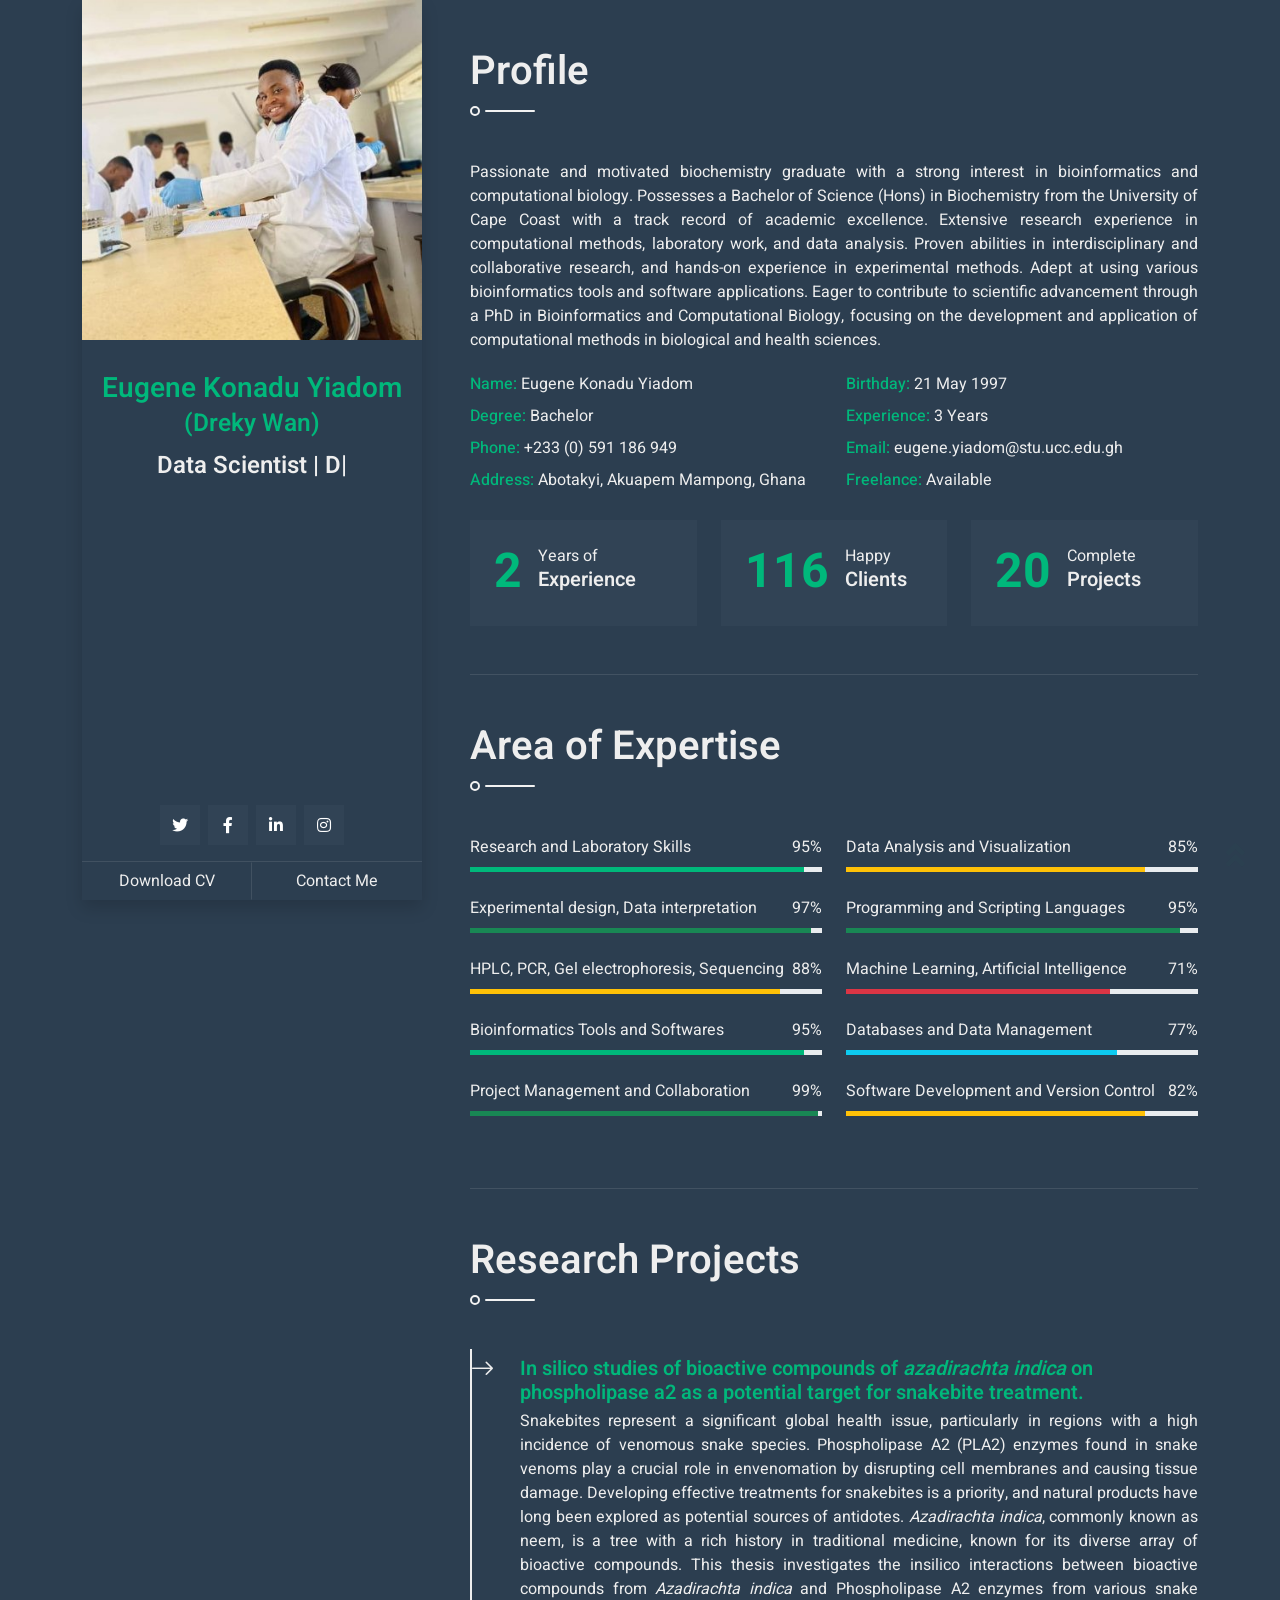
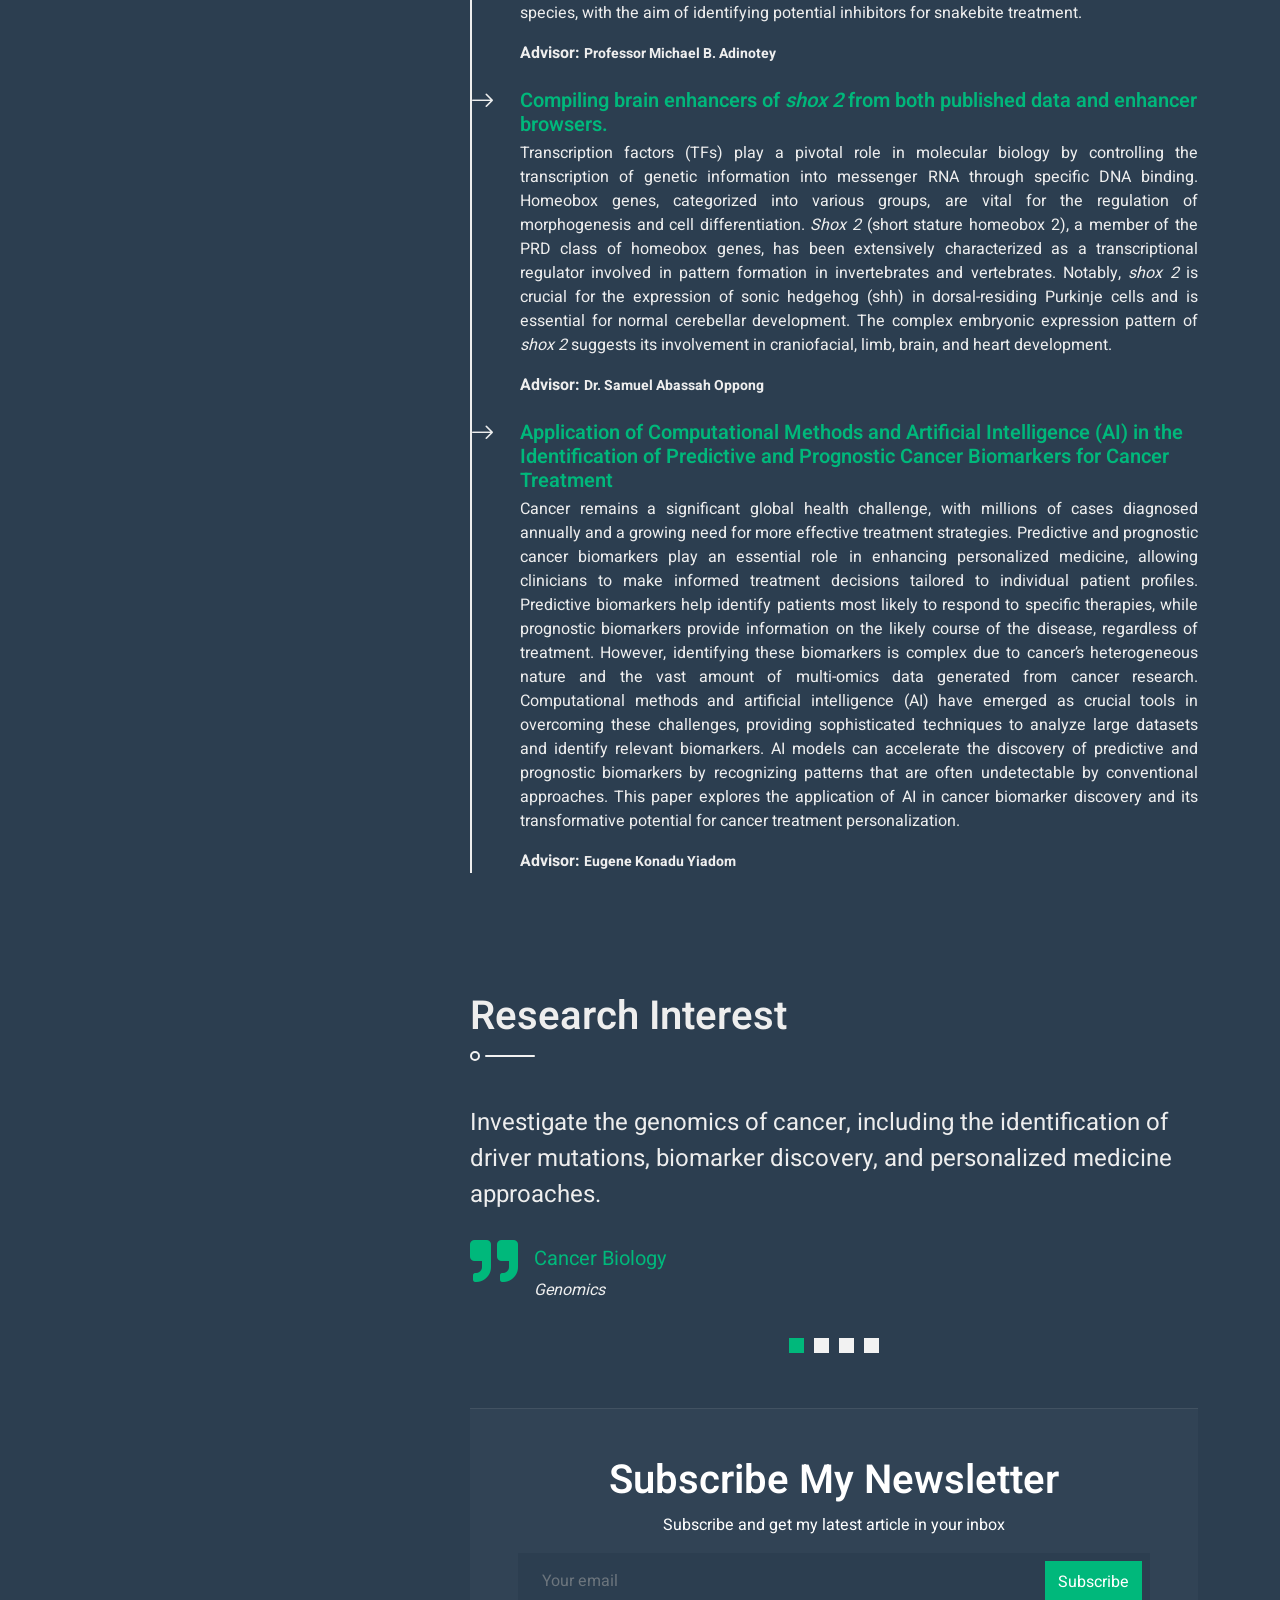
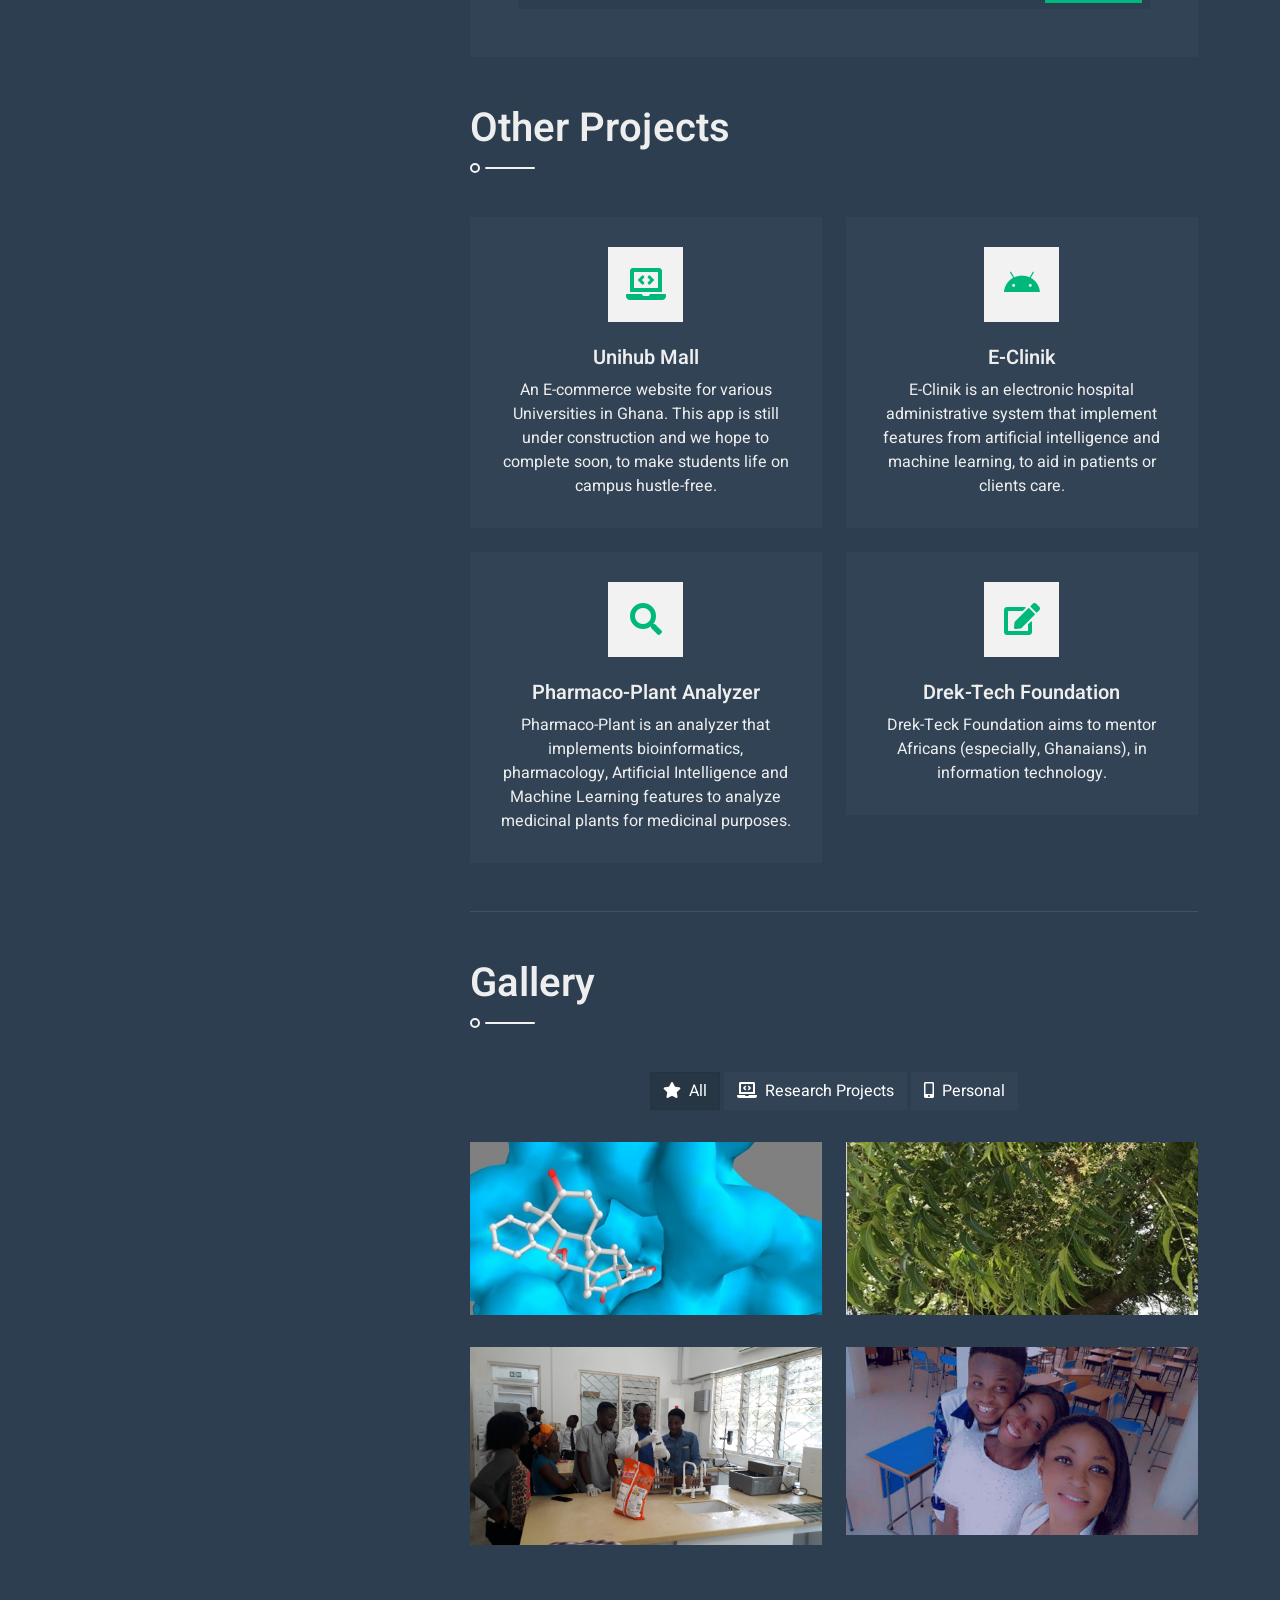
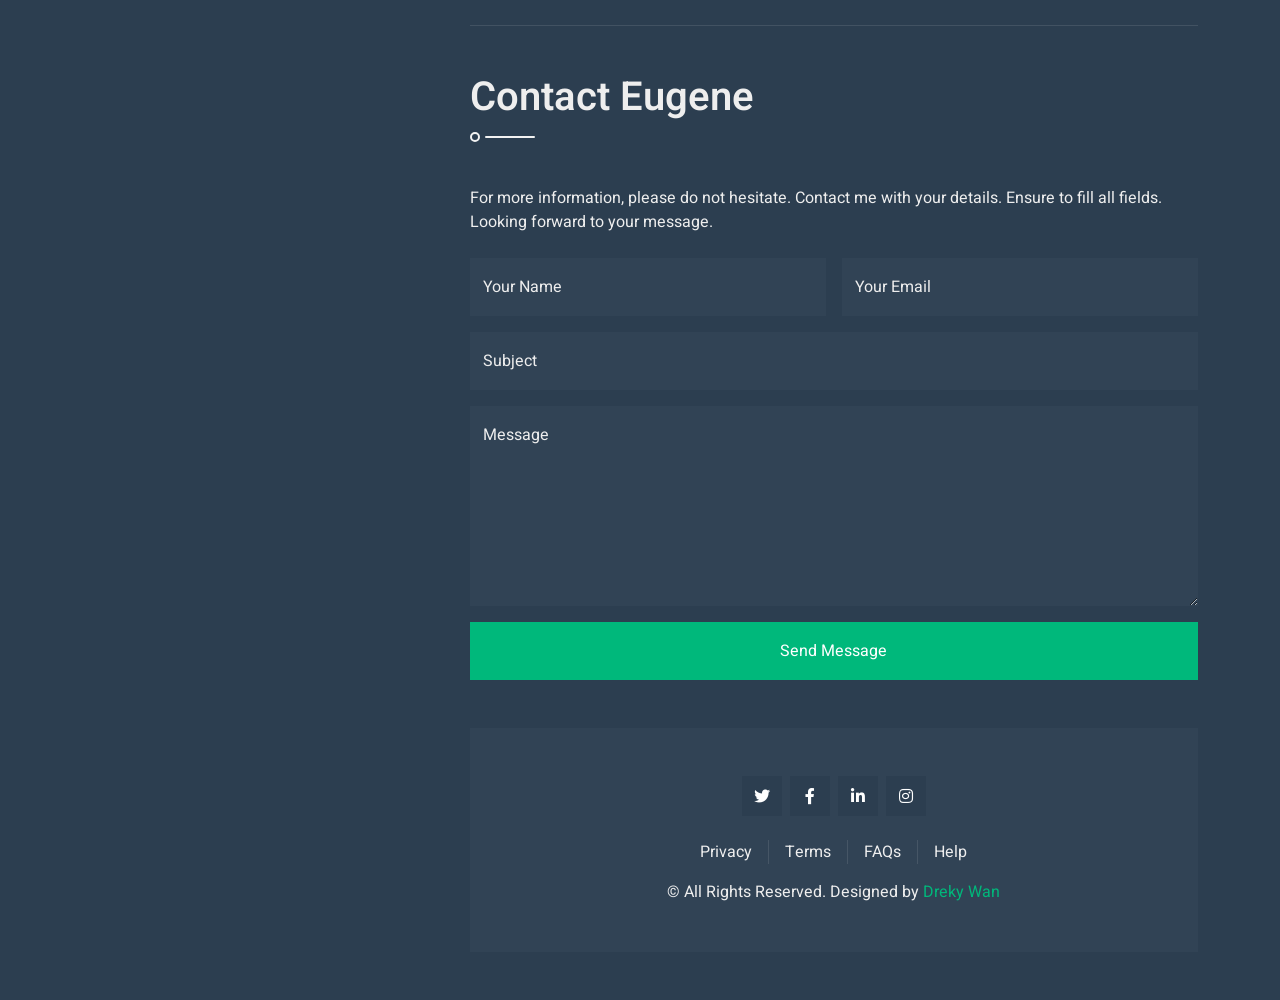
==== index.html @ 6a7ea785 "Add files via upload" ====
<!DOCTYPE html>
<html lang="en">
    <head>
        <met#aeb3b8et="utf-8">
        <title>EKY (Dreky)</title>
        <meta content="width=device-width, initial-scale=1.0" name="viewport">
        <meta name="keywords" content="dreky, wan, dreky wan, drek-tech, drek, tech, drek tech, drek-tech foundation, drek tech foundation, Eugene, Konadu, Yiadom, eugene, konadu, yiadom, Eugene Konadu, Eugene Konadu Yiadom, Github, hub, foundation">
        <meta content="dreky, wan, dreky wan, drek-tech, drek, tech, drek tech, drek-tech foundation, drek tech foundation, Eugene, Konadu, Yiadom, eugene, konadu, yiadom, Eugene Konadu, Eugene Konadu Yiadom, Github, hub, foundation" name="description">

        <!-- Favicon -->
        <link href="img/logo.jpeg" rel="icon">

        <!-- Google Web Fonts -->
        <link rel="preconnect" href="https://fonts.googleapis.com">
        <link rel="preconnect" href="https://fonts.gstatic.com" crossorigin>
        <link href="https://fonts.googleapis.com/css2?family=Heebo:wght@300;400;500;600;700&display=swap" rel="stylesheet">

        <!-- Icon Font Stylesheet -->
        <link href="https://cdnjs.cloudflare.com/ajax/libs/font-awesome/5.10.0/css/all.min.css" rel="stylesheet">
        <link href="https://cdn.jsdelivr.net/npm/bootstrap-icons@1.4.1/font/bootstrap-icons.css" rel="stylesheet">

        <!-- Libraries Stylesheet -->
        <link href="lib/owlcarousel/assets/owl.carousel.min.css" rel="stylesheet">
        <link href="lib/lightbox/css/lightbox.min.css" rel="stylesheet">
        <link href="lib/animate/animate.min.css" rel="stylesheet">

        <!-- Customized Bootstrap Stylesheet -->
        <link href="css/bootstrap.min.css" rel="stylesheet">

        <!-- Template Stylesheet -->
        <link href="css/style.css" rel="stylesheet">
    </head>

    <body>
        <!-- Spinner Start -->
        <div id="spinner" class="show bg-white position-fixed translate-middle w-100 vh-100 top-50 start-50 d-flex align-items-center justify-content-center background-color-layer" style="background-image: url('img/dw3.jpg')">
            <div class="spinner-border text-primary" style="width: 3rem; height: 3rem;" role="status">
                <span class="sr-only">Loading...</span>
            </div>
        </div>
        <!-- Spinner End -->

        <div class="container">
            <div class="row g-5">
                <div class="col-lg-4 sticky-lg-top vh-100">
                    <div class="d-flex flex-column h-100 text-center overflow-auto shadow">
                        <a target="_blank" href="eky.html"><img class="w-100 img-fluid mb-4" src="img/dreky.jpg" alt="Image"></a>
                        <h3 class="text-primary mt-2">
                            <a target="_blank" href="eky.html">Eugene Konadu Yiadom <br /><small>(Dreky Wan)</small></a>
                        </h3>
                        <div class="mb-4" style="height: 22px;">
                            <h4 class="typed-text-output d-inline-block text-light"></h4>
                            <div class="typed-text d-none">Data Scientist | Data Analyst | Web Developer (Full stack) | Research Analyst | Research Assistant</div>
                        </div>
                        <div class="d-flex justify-content-center mt-auto mb-3">
                            <a class="btn btn-secondary btn-square mx-1" href="https://twitter.com/EugeneKonaduYi1"><i class="fab fa-twitter"></i></a>
                            <a class="btn btn-secondary btn-square mx-1" href="https://www.facebook.com/eugene.konadu.14"><i class="fab fa-facebook-f"></i></a>
                            <a class="btn btn-secondary btn-square mx-1" href="https://www.linkedin.com/in/dreky"><i class="fab fa-linkedin-in"></i></a>
                            <a class="btn btn-secondary btn-square mx-1" href="https://www.instagram.com/dreky_wan"><i class="fab fa-instagram"></i></a>
                        </div>
                        <div class="d-flex align-items-end justify-content-between border-top">
                            <a href="img/Resume_or_CV.pdf" target="_blank" class="btn w-50 border-end">Download CV</a>
                            <a href="#contact" class="btn w-50 btn-scroll">Contact Me</a>
                        </div>
                    </div>
                </div>
                <div class="col-lg-8">
                    <!-- Profile Start -->
                    <section class="py-5 border-bottom wow fadeInUp" data-wow-delay="0.1s">
                        <h1 class="title pb-3 mb-5">Profile</h1>
                        <p class="text-justify" style="text-align: justify;">
                            Passionate and motivated biochemistry graduate with a
                            strong interest in bioinformatics and computational
                            biology. Possesses a Bachelor of Science (Hons) in
                            Biochemistry from the University of Cape Coast with a
                            track record of academic excellence. Extensive research
                            experience in computational methods, laboratory work, and
                            data analysis. Proven abilities in interdisciplinary and
                            collaborative research, and hands-on experience in
                            experimental methods. Adept at using various
                            bioinformatics tools and software applications. Eager to
                            contribute to scientific advancement through a PhD in
                            Bioinformatics and Computational Biology, focusing on the
                            development and application of computational methods in
                            biological and health sciences.
                        </p>
                        <div class="row mb-4">
                            <div class="col-sm-6 py-1">
                                <span class="fw-medium text-primary">Name:</span> Eugene Konadu Yiadom
                            </div>
                            <div class="col-sm-6 py-1">
                                <span class="fw-medium text-primary">Birthday:</span> 21 May 1997
                            </div>
                            <div class="col-sm-6 py-1">
                                <span class="fw-medium text-primary">Degree:</span> Bachelor
                            </div>
                            <div class="col-sm-6 py-1">
                                <span class="fw-medium text-primary">Experience:</span> 3 Years
                            </div>
                            <div class="col-sm-6 py-1">
                                <span class="fw-medium text-primary">Phone:</span> +233 (0) 591 186 949
                            </div>
                            <div class="col-sm-6 py-1">
                                <span class="fw-medium text-primary">Email:</span> eugene.yiadom@stu.ucc.edu.gh
                            </div>
                            <div class="col-sm-6 py-1">
                                <span class="fw-medium text-primary">Address:</span> Abotakyi, Akuapem Mampong, Ghana
                            </div>
                            <div class="col-sm-6 py-1">
                                <span class="fw-medium text-primary">Freelance:</span> Available
                            </div>
                        </div>
                        <div class="row g-4">
                            <div class="col-md-4 col-lg-6 col-xl-4">
                                <div class="d-flex bg-secondary p-4">
                                    <h1 class="flex-shrink-0 display-5 text-primary mb-0" data-toggle="counter-up">3</h1>
                                    <div class="ps-3">
                                        <p class="mb-0">Years of</p>
                                        <h5 class="mb-0">Experience</h5>
                                    </div>
                                </div>
                            </div>
                            <div class="col-md-4 col-lg-6 col-xl-4">
                                <div class="d-flex bg-secondary p-4">
                                    <h1 class="flex-shrink-0 display-5 text-primary mb-0" data-toggle="counter-up">141</h1>
                                    <div class="ps-3">
                                        <p class="mb-0">Happy</p>
                                        <h5 class="mb-0">Clients</h5>
                                    </div>
                                </div>
                            </div>
                            <div class="col-md-4 col-lg-6 col-xl-4">
                                <div class="d-flex bg-secondary p-4">
                                    <h1 class="flex-shrink-0 display-5 text-primary mb-0" data-toggle="counter-up">24</h1>
                                    <div class="ps-3">
                                        <p class="mb-0">Complete</p>
                                        <h5 class="mb-0">Projects</h5>
                                    </div>
                                </div>
                            </div>
                        </div>
                    </section>
                    <!-- Profile End -->

                    <!-- Skills Start -->
                    <section class="py-5 border-bottom wow fadeInUp" data-wow-delay="0.1s">
                        <h1 class="title pb-3 mb-5">Area of Expertise</h1>
                        <div class="row">
                            <div class="col-sm-6">
                                <div class="skill mb-4">
                                    <div class="d-flex justify-content-between">
                                        <p class="mb-2">Research and Laboratory Skills</p>
                                        <p class="mb-2">95%</p>
                                    </div>
                                    <div class="progress">
                                        <div class="progress-bar bg-primary" role="progressbar" aria-valuenow="95" aria-valuemin="0" aria-valuemax="100"></div>
                                    </div>
                                </div>
                                <div class="skill mb-4">
                                    <div class="d-flex justify-content-between">
                                        <p class="mb-2">Experimental design, Data interpretation</p>
                                        <p class="mb-2">97%</p>
                                    </div>
                                    <div class="progress">
                                        <div class="progress-bar bg-success" role="progressbar" aria-valuenow="97" aria-valuemin="0" aria-valuemax="100"></div>
                                    </div>
                                </div>
                                <div class="skill mb-4">
                                    <div class="d-flex justify-content-between">
                                        <p class="mb-2">HPLC, PCR, Gel electrophoresis, Sequencing</p>
                                        <p class="mb-2">88%</p>
                                    </div>
                                    <div class="progress">
                                        <div class="progress-bar bg-warning" role="progressbar" aria-valuenow="88" aria-valuemin="0" aria-valuemax="100"></div>
                                    </div>
                                </div>
                                <div class="skill mb-4">
                                    <div class="d-flex justify-content-between">
                                        <p class="mb-2">Bioinformatics Tools and Softwares</p>
                                        <p class="mb-2">95%</p>
                                    </div>
                                    <div class="progress">
                                        <div class="progress-bar bg-primary" role="progressbar" aria-valuenow="95" aria-valuemin="0" aria-valuemax="100"></div>
                                    </div>
                                </div>
                                <div class="skill mb-4">
                                    <div class="d-flex justify-content-between">
                                        <p class="mb-2">Project Management and Collaboration</p>
                                        <p class="mb-2">99%</p>
                                    </div>
                                    <div class="progress">
                                        <div class="progress-bar bg-success" role="progressbar" aria-valuenow="99" aria-valuemin="0" aria-valuemax="100"></div>
                                    </div>
                                </div>
                            </div>
                            <div class="col-sm-6">
                                <div class="skill mb-4">
                                    <div class="d-flex justify-content-between">
                                        <p class="mb-2">Data Analysis and Visualization</p>
                                        <p class="mb-2">85%</p>
                                    </div>
                                    <div class="progress">
                                        <div class="progress-bar bg-warning" role="progressbar" aria-valuenow="85" aria-valuemin="0" aria-valuemax="100"></div>
                                    </div>
                                </div>
                                <div class="skill mb-4">
                                    <div class="d-flex justify-content-between">
                                        <p class="mb-2">Programming and Scripting Languages</p>
                                        <p class="mb-2">95%</p>
                                    </div>
                                    <div class="progress">
                                        <div class="progress-bar bg-success" role="progressbar" aria-valuenow="95" aria-valuemin="0" aria-valuemax="100"></div>
                                    </div>
                                </div>
                                <div class="skill mb-4">
                                    <div class="d-flex justify-content-between">
                                        <p class="mb-2">Machine Learning, Artificial Intelligence</p>
                                        <p class="mb-2">71%</p>
                                    </div>
                                    <div class="progress">
                                        <div class="progress-bar bg-danger" role="progressbar" aria-valuenow="75" aria-valuemin="0" aria-valuemax="100"></div>
                                    </div>
                                </div>
                                <div class="skill mb-4">
                                    <div class="d-flex justify-content-between">
                                        <p class="mb-2">Databases and Data Management</p>
                                        <p class="mb-2">77%</p>
                                    </div>
                                    <div class="progress">
                                        <div class="progress-bar bg-info" role="progressbar" aria-valuenow="77" aria-valuemin="0" aria-valuemax="100"></div>
                                    </div>
                                </div>
                                <div class="skill mb-4">
                                    <div class="d-flex justify-content-between">
                                        <p class="mb-2">Software Development and Version Control</p>
                                        <p class="mb-2">82%</p>
                                    </div>
                                    <div class="progress">
                                        <div class="progress-bar bg-warning" role="progressbar" aria-valuenow="85" aria-valuemin="0" aria-valuemax="100"></div>
                                    </div>
                                </div>
                            </div>
                        </div>
                    </section>
                    <!-- Skills End -->

                    <!-- Research Experience Start -->
                    <section class="py-5 wow fadeInUp" data-wow-delay="0.1s">
                        <h1 class="title pb-3 mb-5">Research Projects</h1>
                        <div class="border-start border-2 border-light pt-2 ps-5">
                            <div class="position-relative mb-4">
                                <span class="bi bi-arrow-right fs-4 text-light position-absolute" style="top: -5px; left: -50px;"></span>
                                <h5 class="mb-1"><a target="_blank" href="in_silico.html">In silico studies of bioactive compounds of <i>azadirachta indica</i> 
                                    on phospholipase a2 as a potential target for snakebite treatment.</a></h5>
                                <p class="text-justify" style="text-align: justify;">Snakebites represent a significant global health issue,
                                    particularly in regions with a high incidence of
                                    venomous snake species. Phospholipase A2 (PLA2) enzymes
                                    found in snake venoms play a crucial role in
                                    envenomation by disrupting cell membranes and causing
                                    tissue damage. Developing effective treatments for
                                    snakebites is a priority, and natural products have long
                                    been explored as potential sources of antidotes.
                                    <i>Azadirachta indica</i>, commonly known as neem, is a tree
                                    with a rich history in traditional medicine, known for
                                    its diverse array of bioactive compounds. This thesis
                                    investigates the insilico interactions between bioactive
                                    compounds from <i>Azadirachta indica</i> and Phospholipase A2
                                    enzymes from various snake species, with the aim of
                                    identifying potential inhibitors for snakebite
                                    treatment.
                                </p>
                                <p class="mb-2"><b>Advisor: <small>Professor Michael B. Adinotey</small></b></p>
                            </div>
                            <div class="position-relative mb-4">
                                <span class="bi bi-arrow-right fs-4 text-light position-absolute" style="top: -5px; left: -50px;"></span>
                                <h5 class="mb-1"><a target="_blank" href="#">Compiling brain enhancers of <i>shox 2</i> from both published data and enhancer browsers.</a></h5>
                                <p class="text-justify" style="text-align: justify;">Transcription factors (TFs) play a pivotal role in
                                    molecular biology by controlling the transcription of
                                    genetic information into messenger RNA through specific
                                    DNA binding. Homeobox genes, categorized into various
                                    groups, are vital for the regulation of morphogenesis
                                    and cell differentiation. <i>Shox 2</i> (short stature homeobox
                                    2), a member of the PRD class of homeobox genes, has
                                    been extensively characterized as a transcriptional
                                    regulator involved in pattern formation in invertebrates
                                    and vertebrates. Notably, <i>shox 2</i> is crucial for the
                                    expression of sonic hedgehog (shh) in dorsal-residing
                                    Purkinje cells and is essential for normal cerebellar
                                    development. The complex embryonic expression pattern of
                                    <i>shox 2</i> suggests its involvement in craniofacial, limb,
                                    brain, and heart development.
                                </p>
                                <p class="mb-2"><b>Advisor: <small>Dr. Samuel Abassah Oppong</small></b></p>
                            </div>
                            <div class="position-relative mb-4">
                                <span class="bi bi-arrow-right fs-4 text-light position-absolute" style="top: -5px; left: -50px;"></span>
                                <h5 class="mb-1"><a target="_blank" href="#">
                                    Application of Computational Methods and Artificial Intelligence (AI) 
                                    in the Identification of Predictive and Prognostic Cancer Biomarkers 
                                    for Cancer Treatment
                                </a></h5>
                                <p class="text-justify" style="text-align: justify;">
                                    Cancer remains a significant global health challenge, 
                                    with millions of cases diagnosed annually and a growing 
                                    need for more effective treatment strategies. Predictive 
                                    and prognostic cancer biomarkers play an essential role 
                                    in enhancing personalized medicine, allowing clinicians 
                                    to make informed treatment decisions tailored to individual 
                                    patient profiles. Predictive biomarkers help identify patients 
                                    most likely to respond to specific therapies, while prognostic 
                                    biomarkers provide information on the likely course of the disease, 
                                    regardless of treatment. However, identifying 
                                    these biomarkers is complex due to cancer’s heterogeneous nature and 
                                    the vast amount of multi-omics data generated from cancer research.
                                    Computational methods and artificial intelligence (AI) have emerged 
                                    as crucial tools in overcoming these challenges, providing sophisticated
                                    techniques to analyze large datasets and identify relevant biomarkers. AI models can accelerate the discovery of predictive 
                                    and prognostic biomarkers by recognizing patterns that are often undetectable 
                                    by conventional approaches. This paper explores the 
                                    application of AI in cancer biomarker discovery and its transformative 
                                    potential for cancer treatment personalization.
                                </p>    
                                <p class="mb-2"><b>Advisor: <small>Eugene Konadu Yiadom</small></b></p>
                            </div>
                        </div>
                    </section>
                    <!-- Research Experience End -->

                    <!-- Research Interest Start -->
                    <section class="py-5 border-bottom wow fadeInUp" data-wow-delay="0.1s">
                        <h1 class="title pb-3 mb-5">Research Interest</h1>
                        <div class="owl-carousel testimonial-carousel">
                            <div class="text-left">
                                <p class="fs-4 mb-4">
                                    Investigate the genomics of cancer, including 
                                    the identification of driver mutations, biomarker 
                                    discovery, and personalized medicine approaches.
                                </p>
                                <div class="d-flex align-items-center">
                                    <i class="fa fa-3x fa-quote-right text-primary mb-4"></i>
                                    <div class="ps-3">
                                        <p class="text-primary fs-5 mb-1">Cancer Biology</p>
                                        <i>Genomics</i>
                                    </div>
                                </div>
                            </div>
                            <div class="text-left">
                                <p class="fs-4 mb-4">
                                    In vitro and in silico studies of natural products as potential 
                                    targets of Hepatitis C virus and Hepatitis B virus to minimize 
                                    cirrhosis and liver cancer and promote liver health.
                                </p>
                                <div class="d-flex align-items-center">
                                    <i class="fa fa-3x fa-quote-right text-primary mb-4"></i>
                                    <div class="ps-3">
                                        <p class="text-primary fs-5 mb-1">Biomedical Informatics</p>
                                        <i>Bioinformatics</i>
                                    </div>
                                </div>
                            </div>
                            <div class="text-left">
                                <p class="fs-4 mb-4">
                                    Advancements in Diabetes Care, harnessing interdisciplinary 
                                    synergy between Gene therapy, bioinformatics, and 
                                    precision molecular interventions.
                                </p>
                                <div class="d-flex align-items-center">
                                    <i class="fa fa-3x fa-quote-right text-primary mb-4"></i>
                                    <div class="ps-3">
                                        <p class="text-primary fs-5 mb-1">Computational Biology<p>
                                        <i>Bioinformatics</i>
                                    </div>
                                </div>
                            </div>
                            <div class="text-left">
                                <p class="fs-4 mb-4">
                                    Structural-based virtual screening to identify potential 
                                    inhibitors of sars-cov-2 main proteases 
                                    (m-pro or 3-chymotrypsin-like and papain-like) 
                                    from both natural products and synthetic drugs.
                                </p>
                                <div class="d-flex align-items-center">
                                    <i class="fa fa-3x fa-quote-right text-primary mb-4"></i>
                                    <div class="ps-3">
                                        <p class="text-primary fs-5 mb-1">Biodata Analysis</p>
                                        <i>Pharmacology</i>
                                    </div>
                                </div>
                            </div>
                        </div>
                    </section>
                    <!-- Research Interest End -->

                    <!-- Subscribe Start -->
                    <section class="wow fadeInUp" data-wow-delay="0.1s">
                        <div class="bg-secondary text-center p-5">
                            <h1 class="text-white font-weight-bold">Subscribe My Newsletter</h1>
                            <p class="text-white">Subscribe and get my latest article in your inbox</p>
                            <div class="position-relative w-100">
                                <input id="email-input" class="form-control bg-dark border-0 w-100 py-3 ps-4 pe-5" type="email" placeholder="Your email">
                                <button id="subscribe-btn" type="button" class="btn btn-primary py-2 position-absolute top-0 end-0 mt-2 me-2">Subscribe</button>
                            </div>
                        </div>
                    </section>
                    <!-- Subscribe End -->

                    <!-- Services Start -->
                    <section class="py-5 border-bottom wow fadeInUp" data-wow-delay="0.1s">
                        <h1 class="title pb-3 mb-5">Other Projects</h1>
                        <div class="row g-4">
                            <div class="col-md-6">
                                <div class="service-item">
                                    <i class="fa fa-2x fa-laptop-code mx-auto mb-4"></i>
                                    <h5 class="mb-2">Unihub Mall</h5>
                                    <p class="mb-0">An E-commerce website for various Universities in Ghana. This app is still under construction and we hope to complete soon, to make students life on campus hustle-free.</p>
                                </div>
                            </div>
                            <div class="col-md-6">
                                <div class="service-item">
                                    <i class="fab fa-2x fa-android mx-auto mb-4"></i>
                                    <h5 class="mb-2">E-Clinik</h5>
                                    <p class="mb-0">E-Clinik is an electronic hospital administrative system that implement features from artificial intelligence and machine learning, to aid in patients or clients care.</p>
                                </div>
                            </div>
                            <div class="col-md-6">
                                <div class="service-item">
                                    <i class="fa fa-2x fa-search mx-auto mb-4"></i>
                                    <h5 class="mb-2">Pharmaco-Plant Analyzer</h5>
                                    <p class="mb-0">Pharmaco-Plant is an analyzer that implements bioinformatics, pharmacology, Artificial Intelligence and Machine Learning features to analyze medicinal plants for medicinal purposes.</p>
                                </div>
                            </div>
                            <div class="col-md-6">
                                <div class="service-item">
                                    <i class="fa fa-2x fa-edit mx-auto mb-4"></i>
                                    <h5 class="mb-2">Drek-Tech Foundation</h5>
                                    <p class="mb-0">Drek-Teck Foundation aims to mentor Africans (especially, Ghanaians), in information technology.</p>
                                </div>
                            </div>
                        </div>
                    </section>
                    <!-- Services End -->

                    <!-- Gallery Start -->
                    <section class="py-5 border-bottom wow fadeInUp" data-wow-delay="0.1s">
                        <h1 class="title pb-3 mb-5">Gallery</h1>
                        <div class="row">
                            <div class="col-12">
                                <div class="row">
                                    <div class="col-12 text-center mb-2">
                                        <ul class="list-inline mb-4" id="portfolio-flters">
                                            <li class="btn btn-secondary active"  data-filter="*"><i class="fa fa-star me-2"></i>All</li>
                                            <li class="btn btn-secondary" data-filter=".research"><i class="fa fa-laptop-code me-2"></i>Research Projects</li>
                                            <li class="btn btn-secondary" data-filter=".personal"><i class="fa fa-mobile-alt me-2"></i>Personal</li>
                                        </ul>
                                    </div>
                                </div>
                                <div class="row portfolio-container">
                                    <div class="col-md-6 mb-4 portfolio-item research">
                                        <div class="position-relative overflow-hidden mb-2">
                                            <img class="img-fluid w-100" src="img/bind_pla2.jpg" alt="">
                                            <div class="portfolio-btn d-flex align-items-center justify-content-center">
                                                <a href="img/bind_pla2.jpg" data-lightbox="portfolio">
                                                    <i class="bi bi-plus text-light"></i>
                                                </a>
                                            </div>
                                        </div>
                                    </div>
                                    <div class="col-md-6 mb-4 portfolio-item research">
                                        <div class="position-relative overflow-hidden mb-2">
                                            <img class="img-fluid w-100" src="img/neem_leaves.jpg" alt="">
                                            <div class="portfolio-btn d-flex align-items-center justify-content-center">
                                                <a href="img/neem_leaves.jpg" data-lightbox="portfolio">
                                                    <i class="bi bi-plus text-light"></i>
                                                </a>
                                            </div>
                                        </div>
                                    </div>
                                    <div class="col-md-6 mb-4 portfolio-item research">
                                        <div class="position-relative overflow-hidden mb-2">
                                            <img class="img-fluid w-100" src="img/20190926_112528.jpg" alt="">
                                            <div class="portfolio-btn d-flex align-items-center justify-content-center">
                                                <a href="img/20190926_112528.jpg" data-lightbox="portfolio">
                                                    <i class="bi bi-plus text-light"></i>
                                                </a>
                                            </div>
                                        </div>
                                    </div>
                                    <div class="col-md-6 mb-4 portfolio-item personal">
                                        <div class="position-relative overflow-hidden mb-2">
                                            <img class="img-fluid w-100" src="img/grp.jpg" alt="">
                                            <div class="portfolio-btn d-flex align-items-center justify-content-center">
                                                <a href="img/grp.jpg" data-lightbox="portfolio">
                                                    <i class="bi bi-plus text-light"></i>
                                                </a>
                                            </div>
                                        </div>
                                    </div>
                                </div>
                            </div>
                        </div>
                    </section>
                    <!-- Portfolio End -->

                    <!-- Contact Start -->
                    <section class="py-5 wow fadeInUp" data-wow-delay="0.1s" id="contact">
                        <h1 class="title pb-3 mb-5">Contact Eugene</h1>
                        <p class="mb-4">For more information, please do not hesitate. Contact me with your details. Ensure to fill all fields. Looking forward to your message.</p>
                        <form id="contact-form">
                            <div class="row g-3">
                                <div class="col-md-6">
                                    <div class="form-floating">
                                        <input type="text" class="form-control border-0 bg-secondary" id="name" placeholder="Your Name">
                                        <label for="name">Your Name</label>
                                    </div>
                                </div>
                                <div class="col-md-6">
                                    <div class="form-floating">
                                        <input type="email" class="form-control border-0 bg-secondary" id="email" placeholder="Your Email">
                                        <label for="email">Your Email</label>
                                    </div>
                                </div>
                                <div class="col-12">
                                    <div class="form-floating">
                                        <input type="text" class="form-control border-0 bg-secondary" id="subject" placeholder="Subject">
                                        <label for="subject">Subject</label>
                                    </div>
                                </div>
                                <div class="col-12">
                                    <div class="form-floating">
                                        <textarea class="form-control border-0 bg-secondary" placeholder="Leave a message here" id="message" style="height: 200px"></textarea>
                                        <label for="message">Message</label>
                                    </div>
                                </div>
                                <div class="col-12">
                                    <button class="btn btn-primary w-100 py-3" type="button" id="send-message-btn">Send Message</button>
                                </div>
                            </div>
                        </form>
                    </section>
                    <!-- Contact End -->

                    <!-- Footer Start -->
                    <section class="wow fadeIn" data-wow-delay="0.1s">
                        <div class="bg-secondary text-light text-center p-5">
                            <div class="d-flex justify-content-center mb-4">
                                <a class="btn btn-dark btn-square mx-1" href="https://twitter.com/EugeneKonaduYi1"><i class="fab fa-twitter"></i></a>
                                <a class="btn btn-dark btn-square mx-1" href="https://www.facebook.com/eugene.konadu.14"><i class="fab fa-facebook-f"></i></a>
                                <a class="btn btn-dark btn-square mx-1" href="https://www.linkedin.com/in/eugene-konadu-yiadom-11b4b5151?utm_source=share&utm_campaign=share_via&utm_content=profile&utm_medium=android_app"><i class="fab fa-linkedin-in"></i></a>
                                <a class="btn btn-dark btn-square mx-1" href="https://www.instagram.com/dreky_wan"><i class="fab fa-instagram"></i></a>
                            </div>
                            <div class="d-flex justify-content-center mb-3">
                                <a class="text-light px-3 border-end" href="#">Privacy</a>
                                <a class="text-light px-3 border-end" href="#">Terms</a>
                                <a class="text-light px-3 border-end" href="#">FAQs</a>
                                <a class="text-light px-3" href="#">Help</a>
                            </div>
							
                            <!--/*** This template is free as long as you keep the footer author’s credit link/attribution link/backlink. If you'd like to use the template without the footer author’s credit link/attribution link/backlink, you can purchase the Credit Removal License from "https://htmlcodex.com/credit-removal". Thank you for your support. ***/-->
							<p class="m-0">&copy; All Rights Reserved. Designed by <a href="https://htmlcodex.com">Dreky Wan</a></p>
                        </div>
                    </section>
                    <!-- Footer End -->
                </div>
            </div>
        </div>

        
        <!-- Back to Top -->
        <a href="#" class="back-to-top"><i class="fa fa-angle-double-up"></i></a>
        
        <script>
            document.getElementById("send-message-btn").addEventListener("click", function() {
                var name = document.getElementById("name").value;
                var email = document.getElementById("email").value;
                var subject = document.getElementById("subject").value;
                var message = document.getElementById("message").value;
                
                if(name && email && subject && message) {
                    var mailtoLink = 'mailto:drekywan@gmail.com?subject=' + encodeURIComponent(subject) +
                                    '&body=' + encodeURIComponent("Name: " + name + "\nEmail: " + email + "\n\nMessage: " + message);
                    window.location.href = mailtoLink;
                } else {
                    alert("Please fill out all fields.");
                }
            });
        </script>

        <script>
            document.getElementById("subscribe-btn").addEventListener("click", function() {
                var email = document.getElementById("email-input").value;
                if(email) {
                    // Open mailto link with dynamic email as body content
                    window.location.href = 'mailto:drekywan@gmail.com?subject=Newsletter%20Subscription&body=Please%20subscribe%20me%20to%20your%20newsletter.%20My%20email%20is%20' + encodeURIComponent(email);
                } else {
                    alert("Please enter a valid email address.");
                }
            });
        </script>

        <!-- JavaScript Libraries -->
        <script src="https://code.jquery.com/jquery-3.4.1.min.js"></script>
        <script src="https://stackpath.bootstrapcdn.com/bootstrap/4.4.1/js/bootstrap.bundle.min.js"></script>
        <script src="lib/wow/wow.min.js"></script>
        <script src="lib/typed/typed.min.js"></script>
        <script src="lib/easing/easing.min.js"></script>
        <script src="lib/waypoints/waypoints.min.js"></script>
        <script src="lib/counterup/counterup.min.js"></script>
        <script src="lib/owlcarousel/owl.carousel.min.js"></script>
        <script src="lib/isotope/isotope.pkgd.min.js"></script>
        <script src="lib/lightbox/js/lightbox.min.js"></script>

        <!-- Contact Javascript File -->
        <script src="mail/jqBootstrapValidation.min.js"></script>
        <script src="mail/contact.js"></script>

        <!-- Template Javascript -->
        <script src="js/main.js"></script>
    </body>
</html>
---- css/style.css ----
/********** Template CSS **********/
:root {
  --primary: #00b87b;
  --secondary: #314355;
  --light: #f2f2f2;
  --dark: #2c3e50;
}

#spinner {
  opacity: 0;
  visibility: hidden;
  transition: opacity 0.5s ease-out, visibility 0s linear 0.5s;
  z-index: 99999;
}

#spinner.show {
  transition: opacity 0.5s ease-out, visibility 0s linear 0s;
  visibility: visible;
  opacity: 1;
}

.background-color-layer {
  background-size: cover;
  opacity: 0.15;
  background-repeat: no-repeat;
  position: absolute;
  z-index: -1;
  top: 0;
  width: 100%;
  left: 0;
  right: 0;
  bottom: 30%;
  box-shadow: inset 0 -40px 60px 10px #58a4b4;
}

.background-color-layer {
  background-image: -webkit-linear-gradient(top, #58a4b4, #ff6975);
  background-image: -o-linear-gradient(top, #58a4b4 0, #ff6975 100%);
  background-image: linear-gradient(180deg, #58a4b4 0, #ff6975);
  background-repeat: repeat-x;
  filter: progid:DXImageTransform.Microsoft.gradient(startColorstr="#FF58A4B4",endColorstr="#FFFF6975",GradientType=0);
}

@media (max-width: 991.98px) {
  .sticky-lg-top.vh-100 {
    height: 100% !important;
  }
}

.fw-semi-bold {
  font-weight: 600;
}

.fw-medium {
  font-weight: 500;
}

.btn-square {
  width: 40px;
  height: 40px;
}

.btn-sm-square {
  width: 30px;
  height: 30px;
}

.btn-lg-square {
  width: 50px;
  height: 50px;
}

.btn-square,
.btn-sm-square,
.btn-lg-square {
  padding: 0;
  display: flex;
  align-items: center;
  justify-content: center;
}

.btn.btn-primary {
  color: #ffffff;
}

.typed-cursor {
  font-size: 25px;
  color: var(--light);
}

.back-to-top {
  position: fixed;
  display: none;
  width: 30px;
  height: 30px;
  text-align: center;
  line-height: 1;
  font-size: 30px;
  right: 30px;
  bottom: 30px;
  transition: background 0.5s;
  z-index: 11;
}

.back-to-top i {
  color: var(--primary);
}

.back-to-top i:hover {
  color: var(--dark);
}

.back-to-top {
  -webkit-animation: action 1s infinite alternate;
  animation: action 1s infinite alternate;
}

@-webkit-keyframes action {
  0% {
    transform: translateY(0);
  }

  100% {
    transform: translateY(-15px);
  }
}

@keyframes action {
  0% {
    transform: translateY(0);
  }

  100% {
    transform: translateY(-15px);
  }
}

.title {
  position: relative;
}

.title::before {
  position: absolute;
  content: "";
  width: 10px;
  height: 10px;
  bottom: -4px;
  left: 0;
  border: 2px solid var(--light);
  border-radius: 10px;
}

.title::after {
  position: absolute;
  content: "";
  width: 50px;
  height: 2px;
  bottom: 0;
  left: 15px;
  border-radius: 2px;
  background: var(--light);
}

.progress {
  height: 5px;
}

.progress .progress-bar {
  width: 0px;
  transition: 2s;
}

.service-item {
  padding: 30px;
  text-align: center;
  background: var(--secondary);
}

.service-item i {
  width: 75px;
  height: 75px;
  display: flex;
  align-items: center;
  justify-content: center;
  background: var(--light);
  color: var(--primary);
  transition: 0.5s;
}

.service-item:hover i {
  background: var(--primary);
  color: var(--light);
}

.portfolio-item .portfolio-btn {
  position: absolute;
  width: 0;
  height: 0;
  top: 50%;
  left: 50%;
  font-size: 90px;
  background: rgba(44, 62, 80, 0.9);
  opacity: 0;
  transition: 0.5s;
}

.portfolio-item:hover .portfolio-btn {
  opacity: 1;
  width: calc(100% - 60px);
  height: calc(100% - 60px);
  top: 30px;
  left: 30px;
}

.portfolio-item i {
  opacity: 0;
  transition: 0.3s;
  transition-delay: 0.3s;
}

.portfolio-item:hover i {
  opacity: 1;
}

.testimonial-carousel .owl-dots {
  margin-top: 25px;
  text-align: center;
}

.testimonial-carousel .owl-dot {
  display: inline-block;
  margin: 0 5px;
  width: 15px;
  height: 15px;
  background: var(--light);
}

.testimonial-carousel .owl-dot.active {
  background: var(--primary);
}
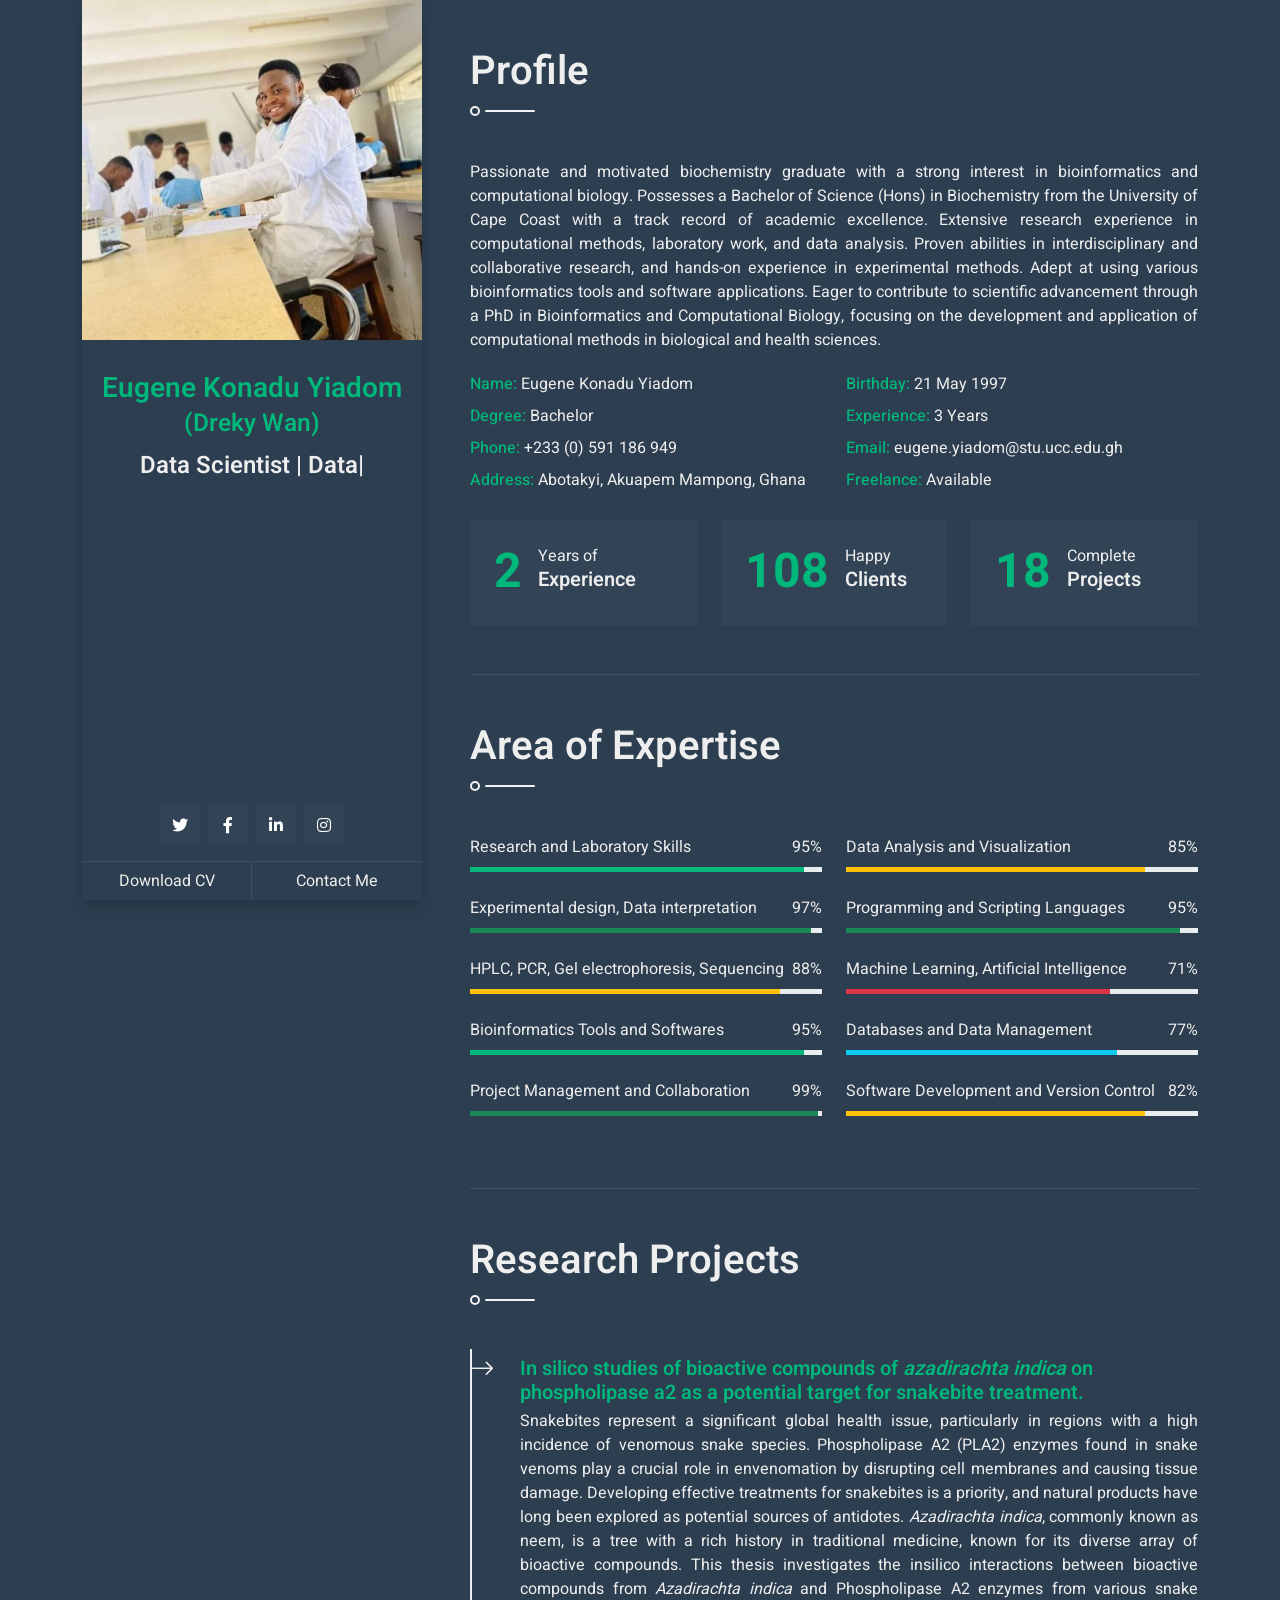
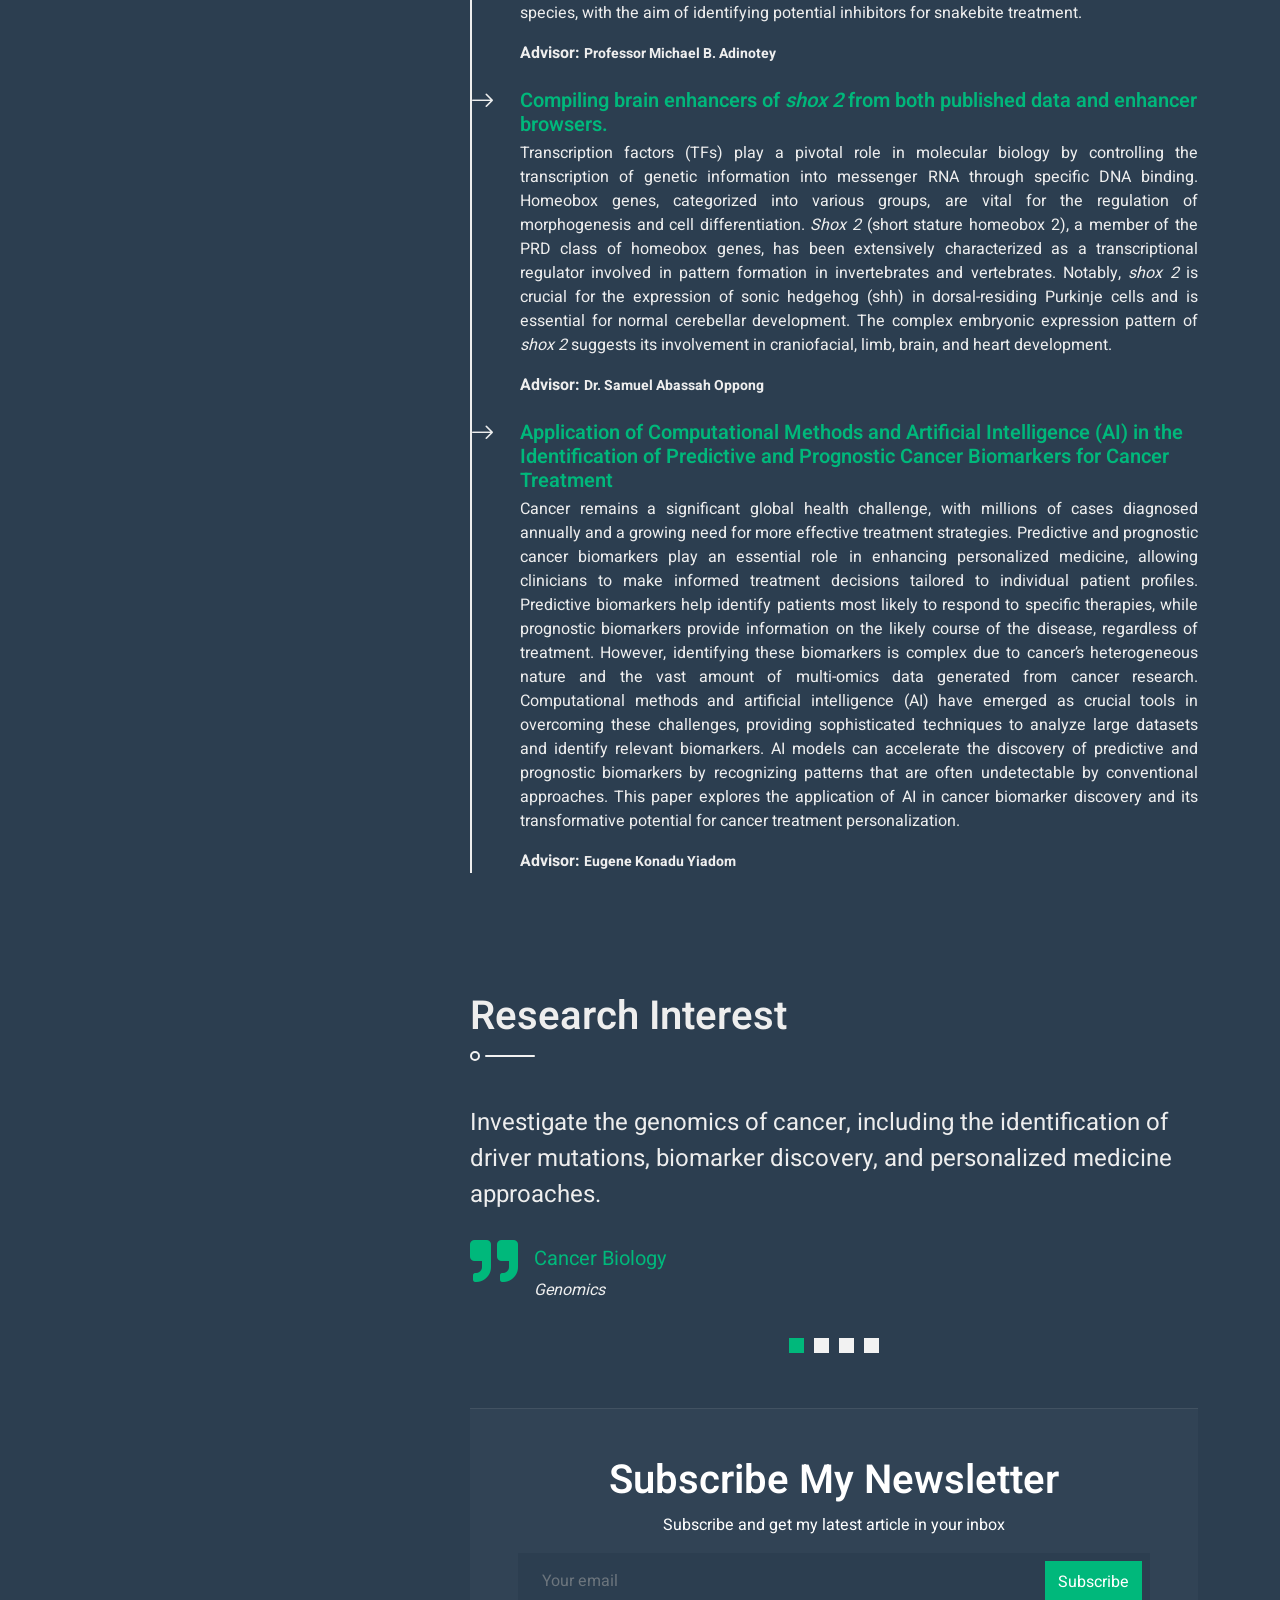
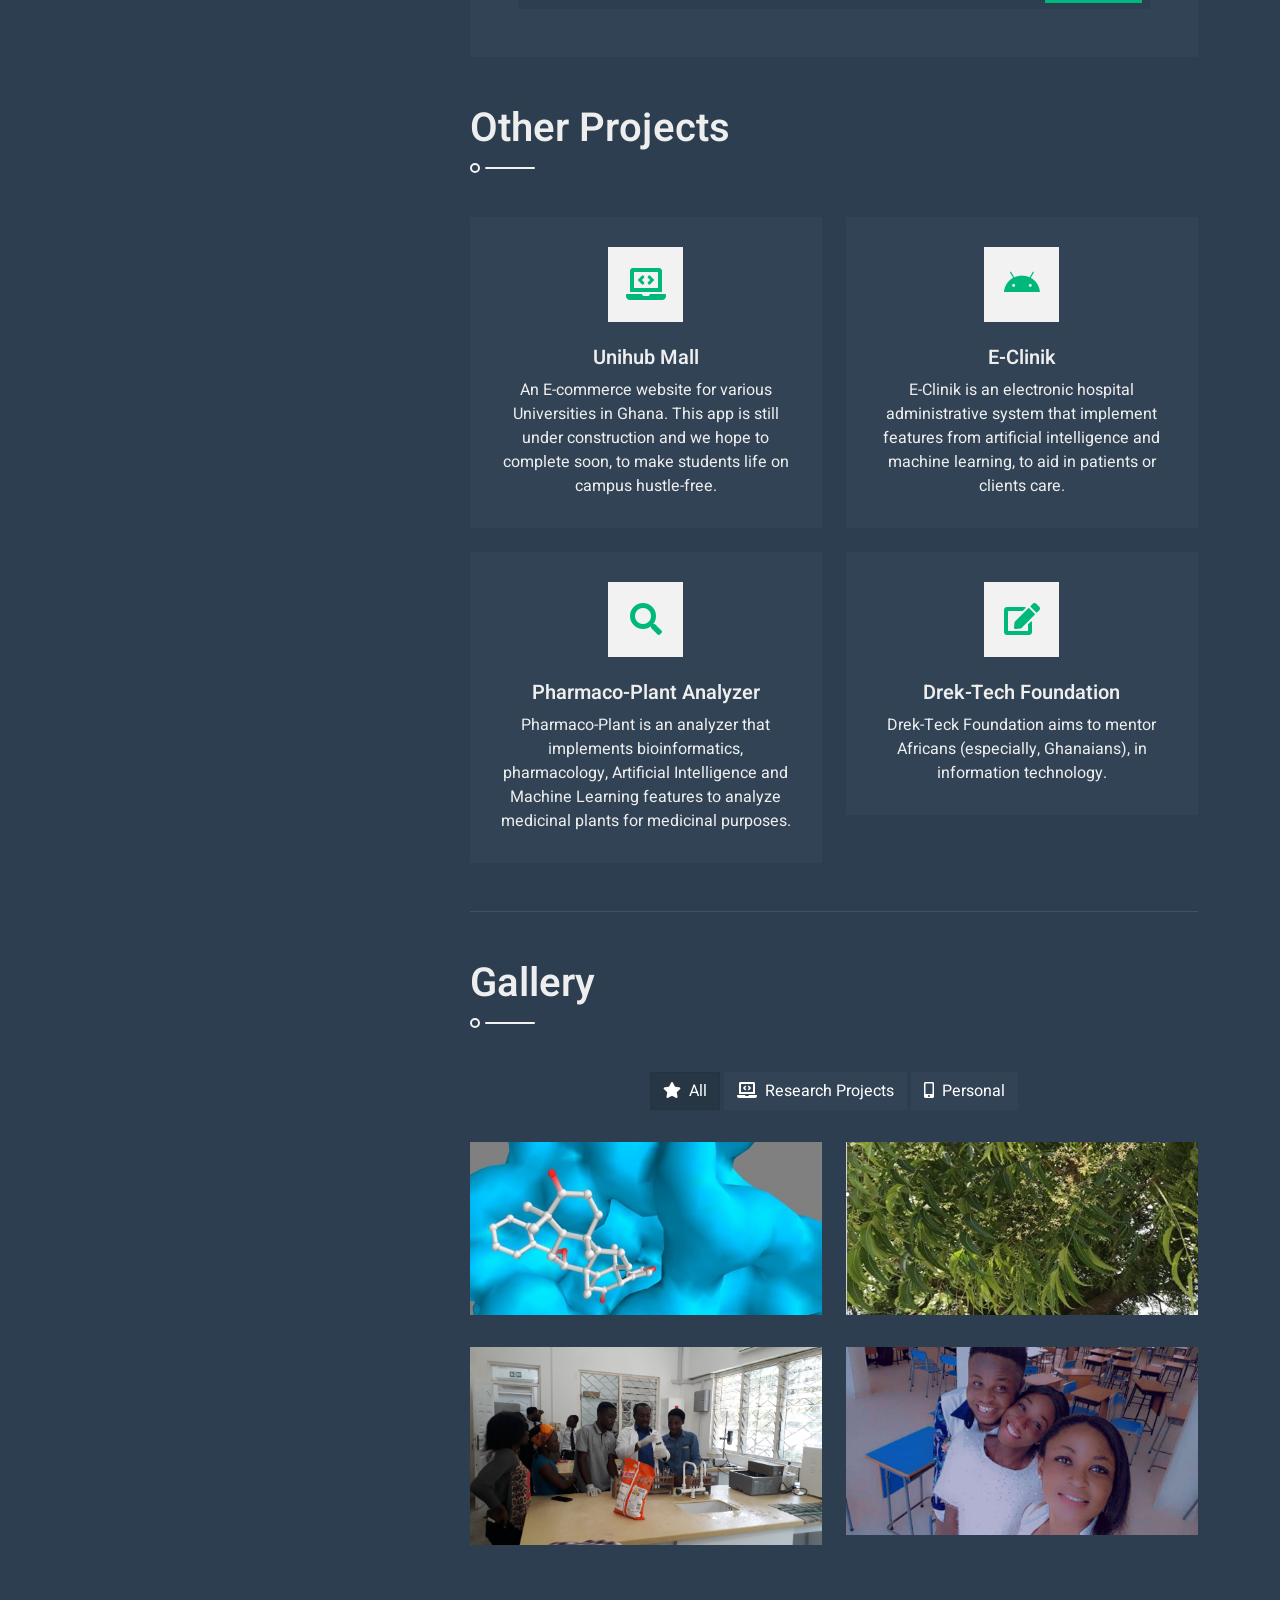
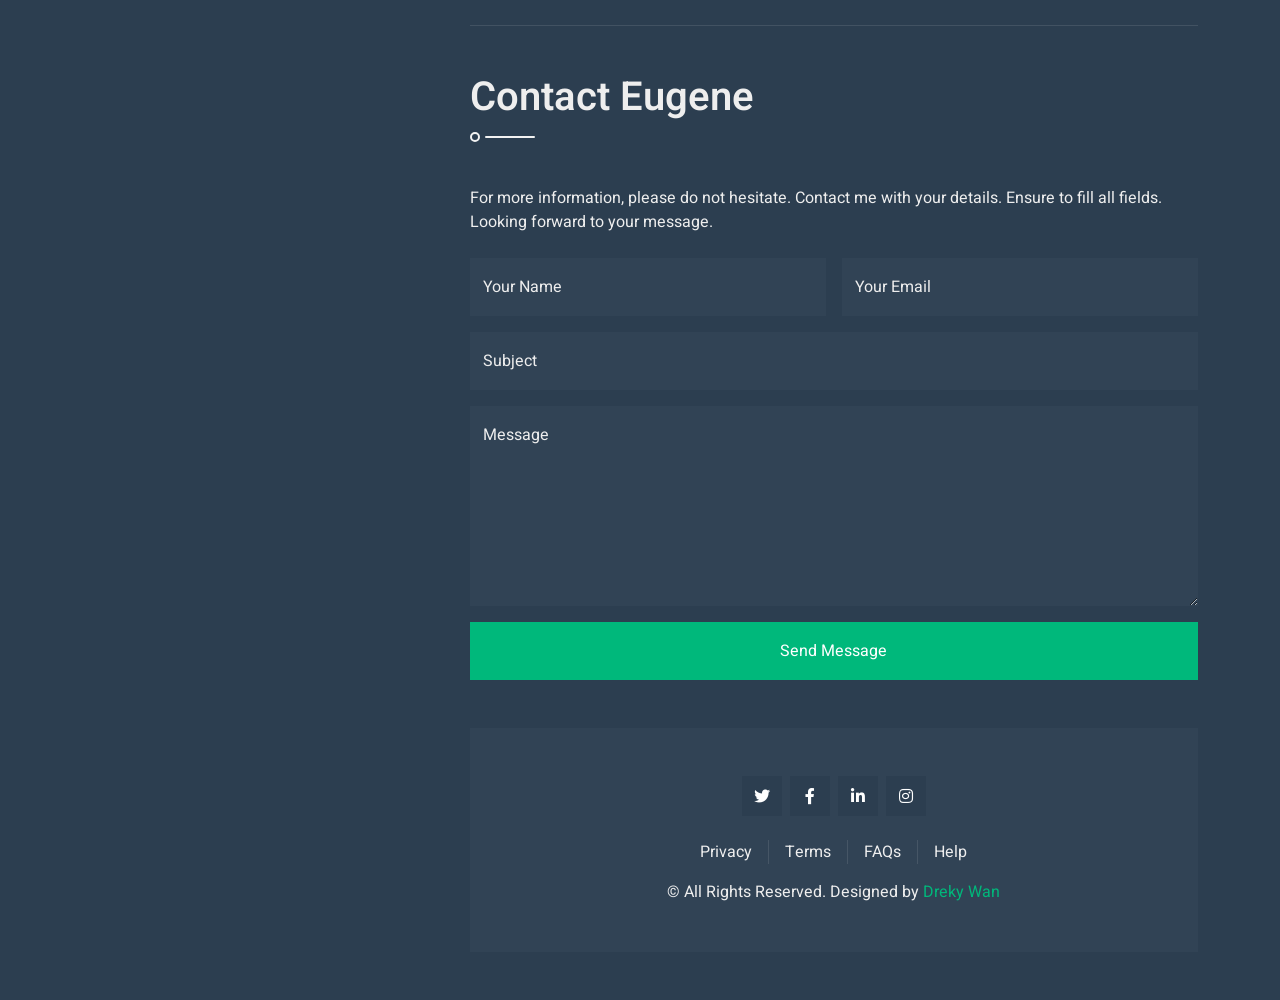
==== commit 938fde91: "Update index.html" ====
--- a/index.html
+++ b/index.html
@@ -590,7 +590,7 @@
                 var email = document.getElementById("email-input").value;
                 if(email) {
                     // Open mailto link with dynamic email as body content
-                    window.location.href = 'mailto:drekywan@gmail.com?subject=Newsletter%20Subscription&body=Please%20subscribe%20me%20to%20your%20newsletter.%20My%20email%20is%20' + encodeURIComponent(email);
+                    window.location.href = 'mailto:eugene.yiadom@stu.ucc.edu.gh?subject=Newsletter%20Subscription&body=Please%20subscribe%20me%20to%20your%20newsletter.%20My%20email%20is%20' + encodeURIComponent(email);
                 } else {
                     alert("Please enter a valid email address.");
                 }
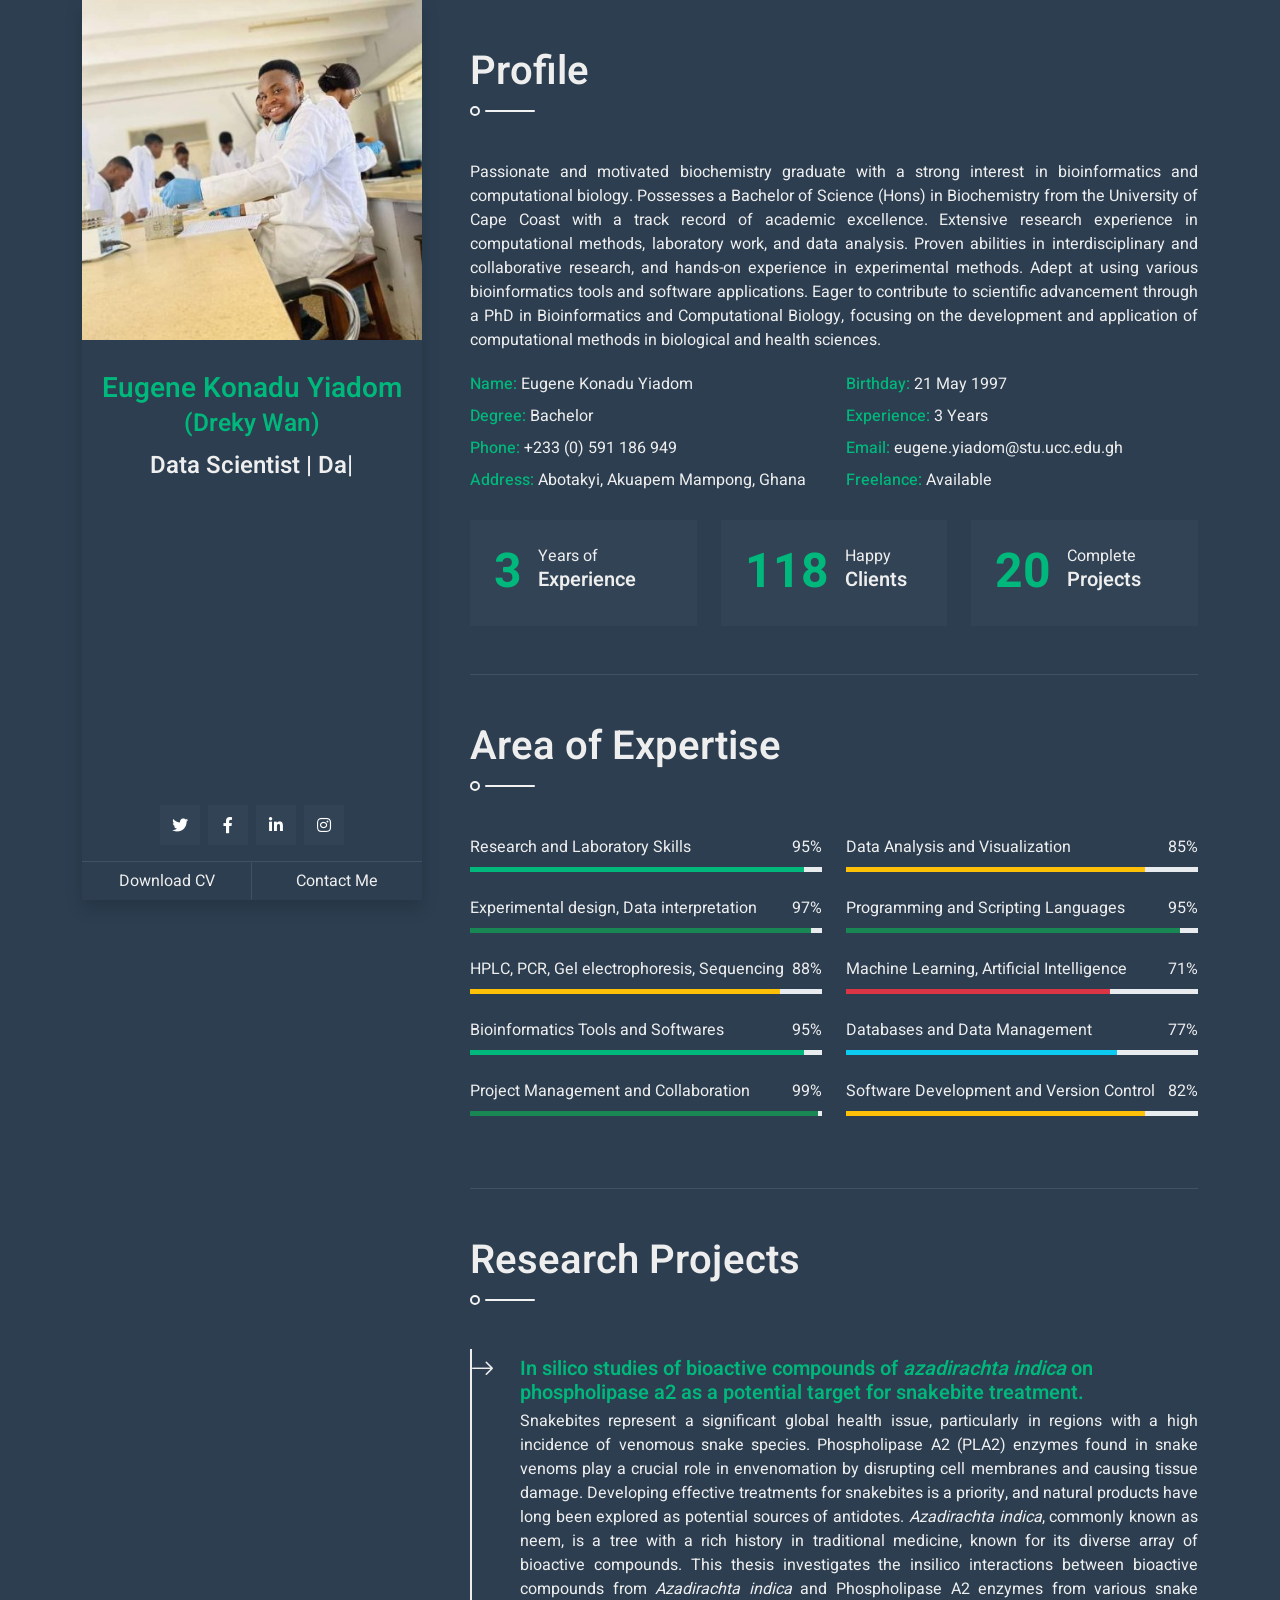
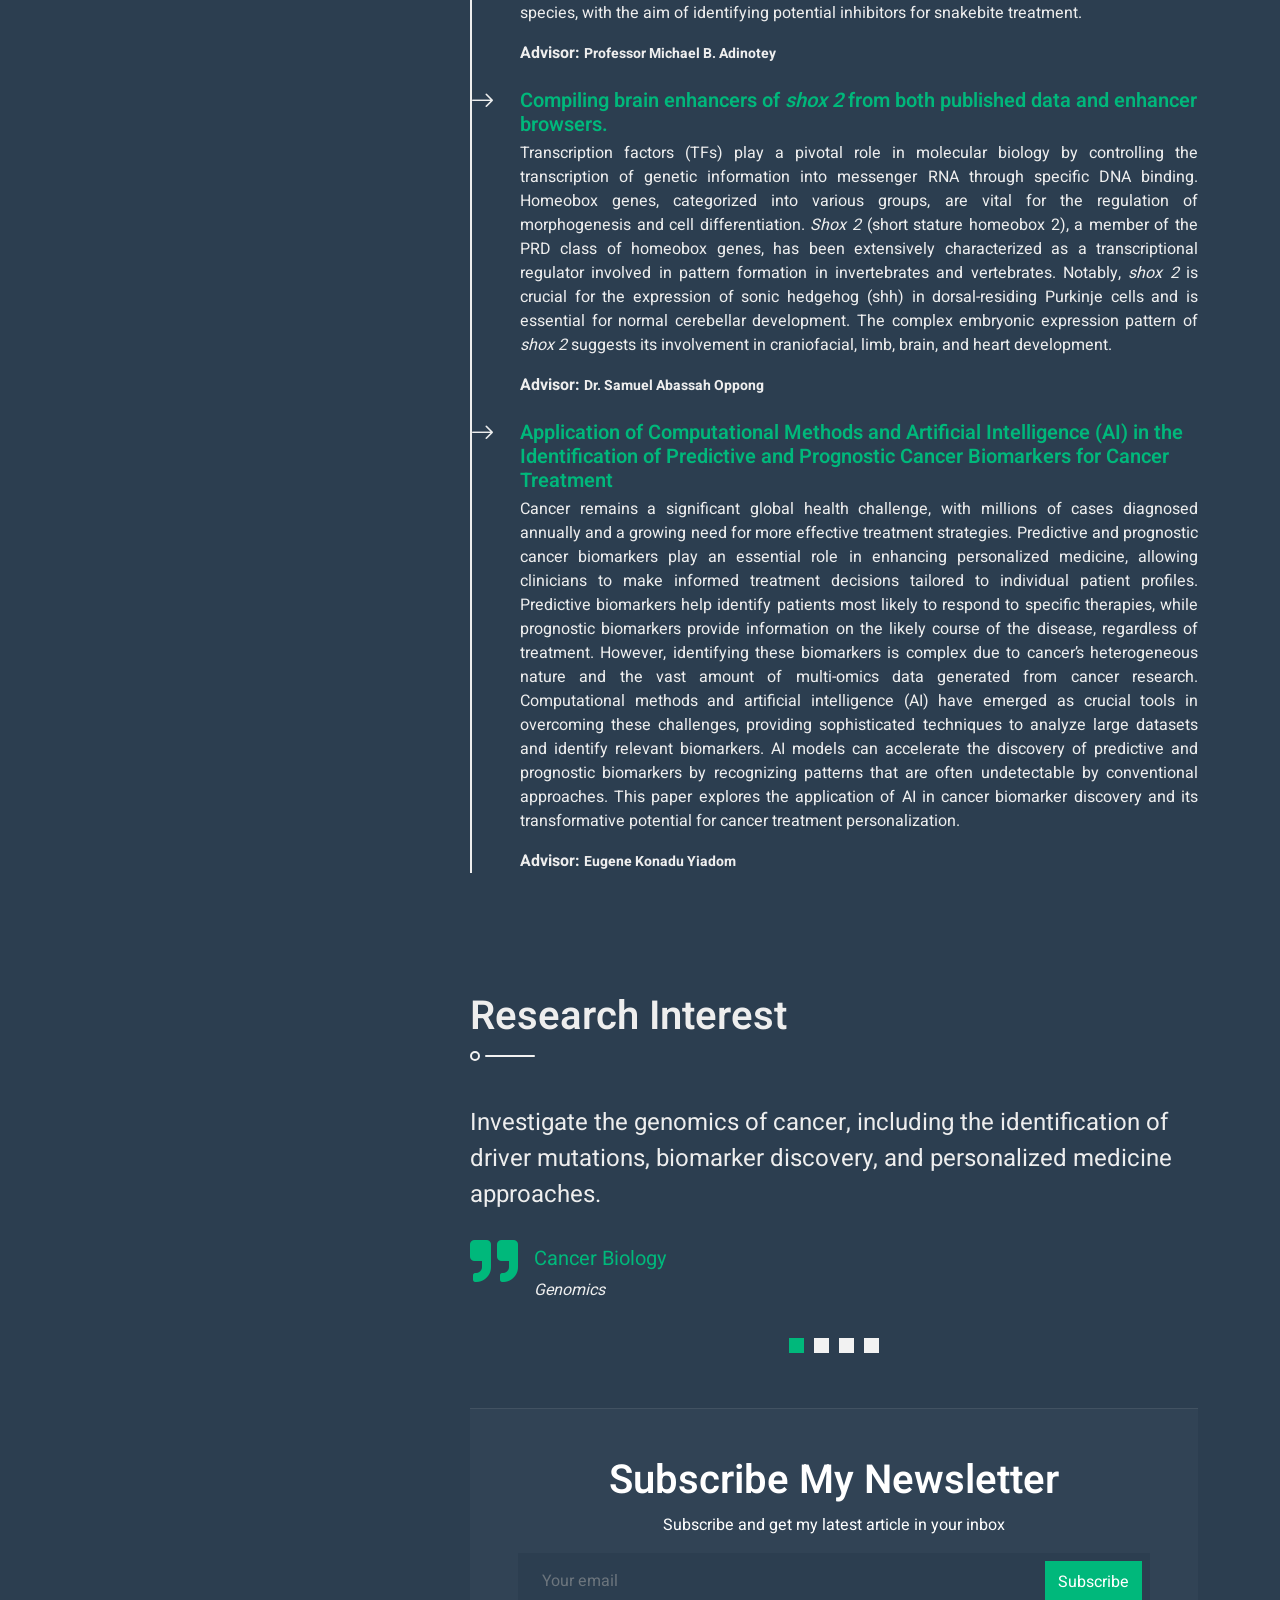
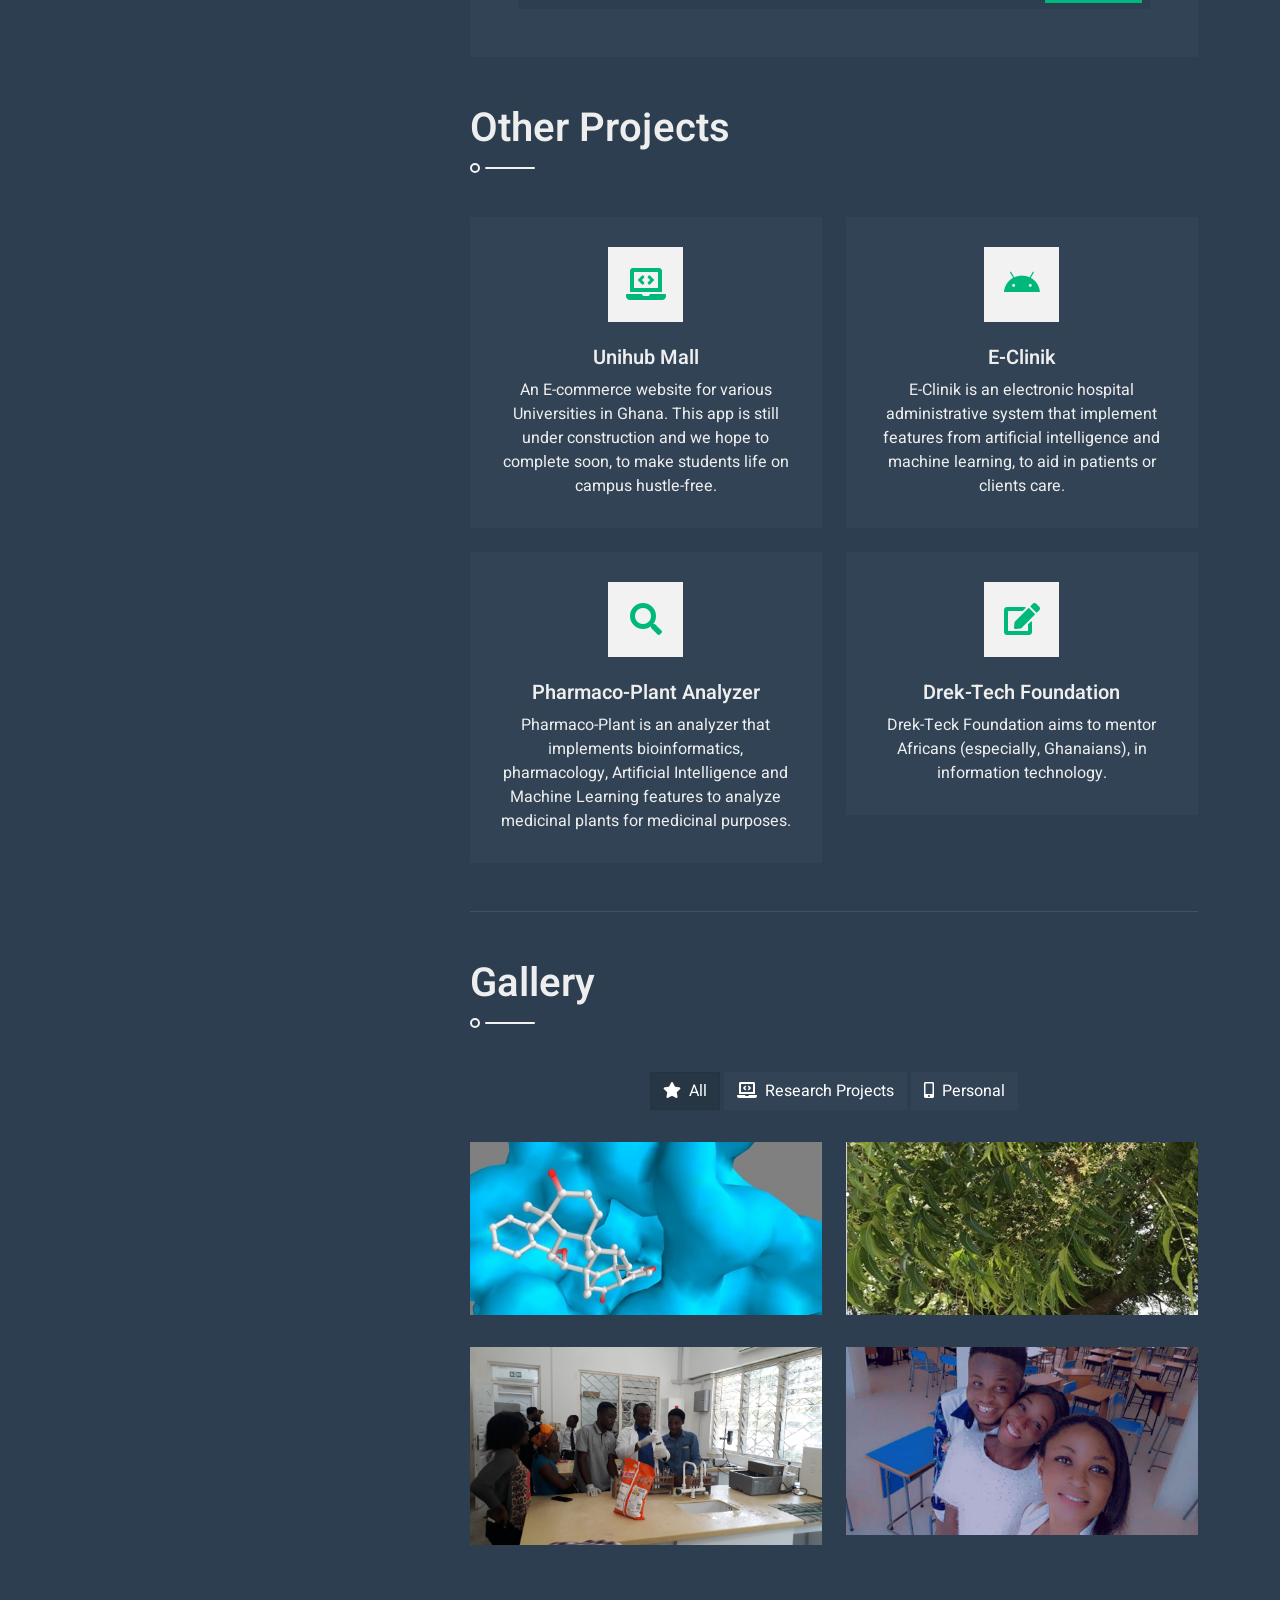
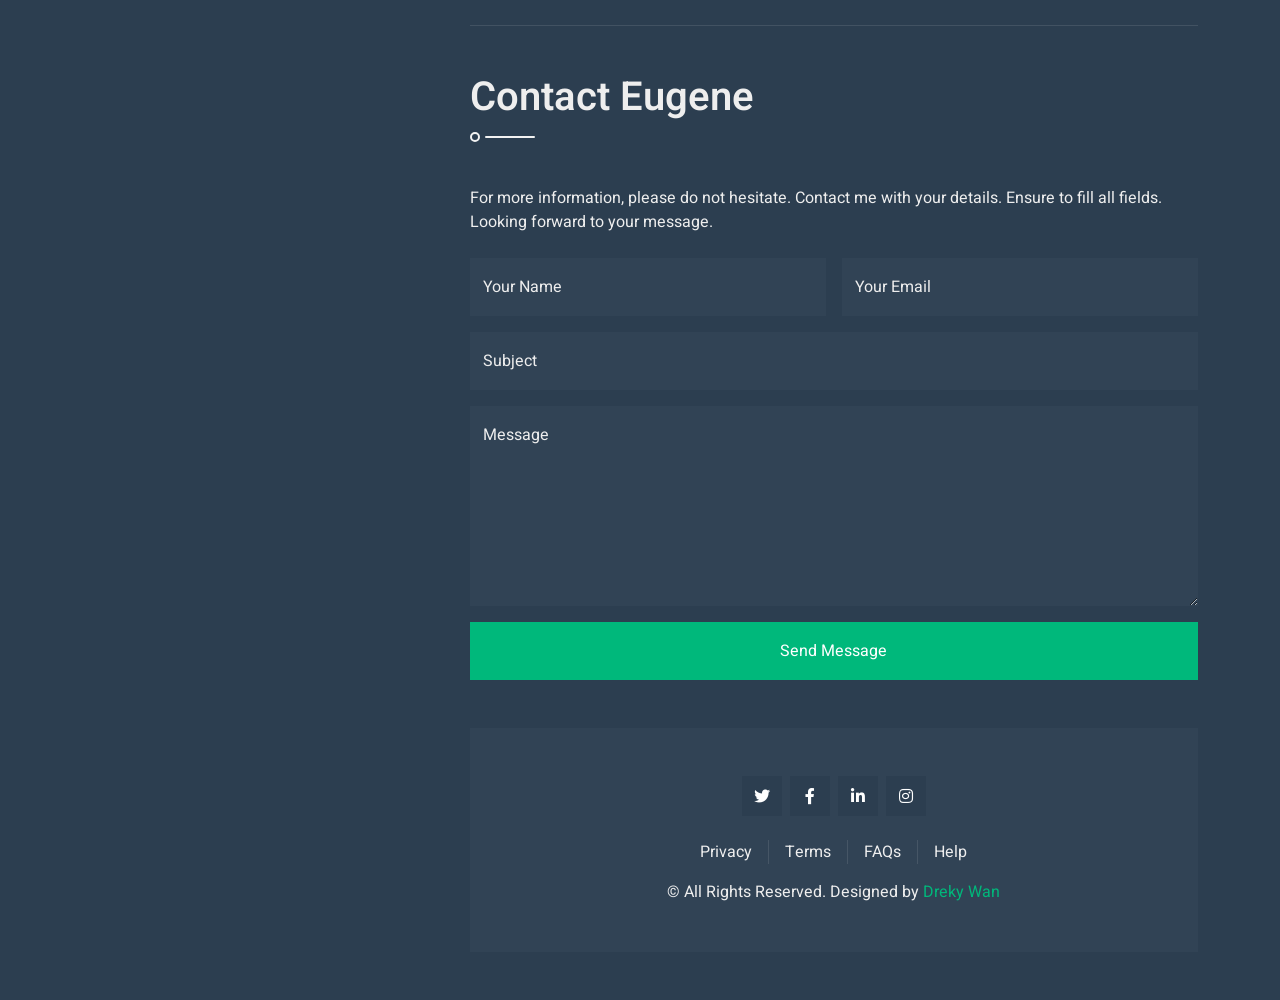
==== commit 87ba1dd4: "Update index.html" ====
--- a/index.html
+++ b/index.html
@@ -576,7 +576,7 @@
                 var message = document.getElementById("message").value;
                 
                 if(name && email && subject && message) {
-                    var mailtoLink = 'mailto:drekywan@gmail.com?subject=' + encodeURIComponent(subject) +
+                    var mailtoLink = 'mailto:eugene.yiadom@stu.ucc.edu.gh?subject=' + encodeURIComponent(subject) +
                                     '&body=' + encodeURIComponent("Name: " + name + "\nEmail: " + email + "\n\nMessage: " + message);
                     window.location.href = mailtoLink;
                 } else {
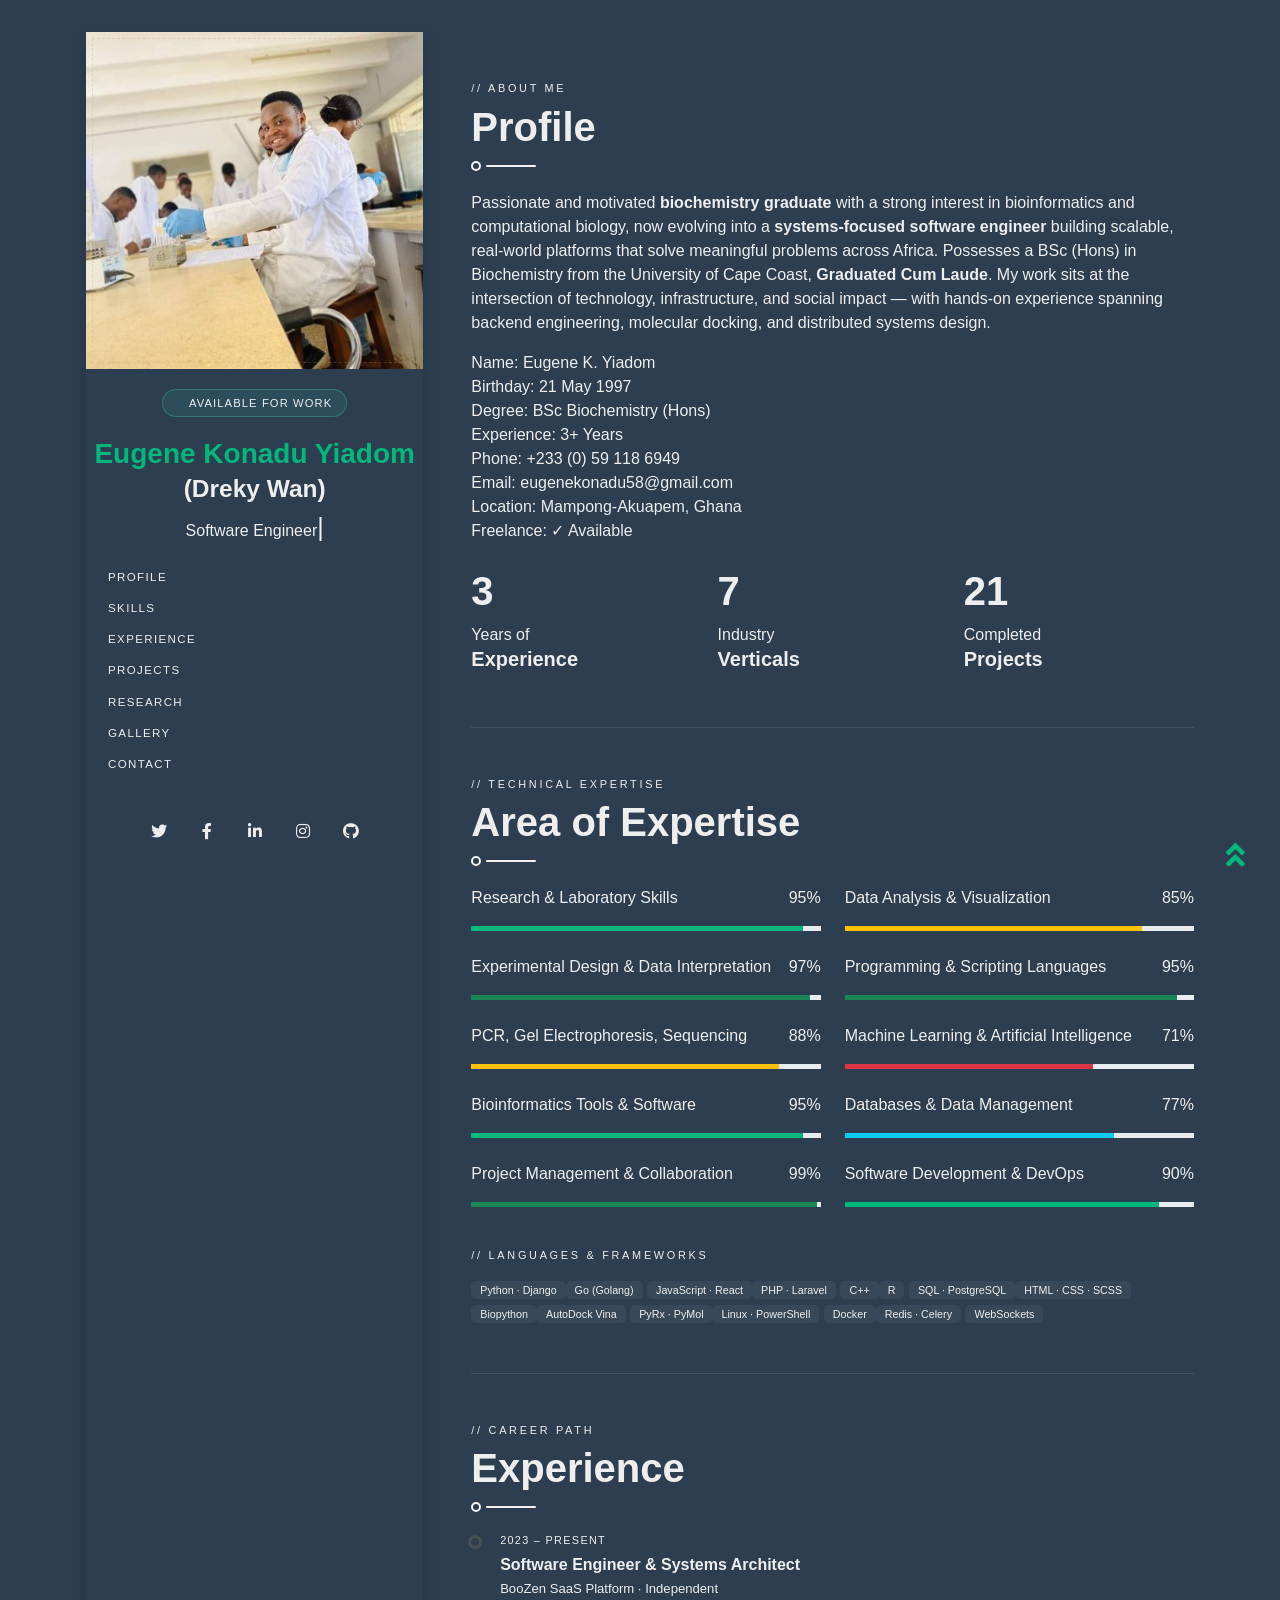
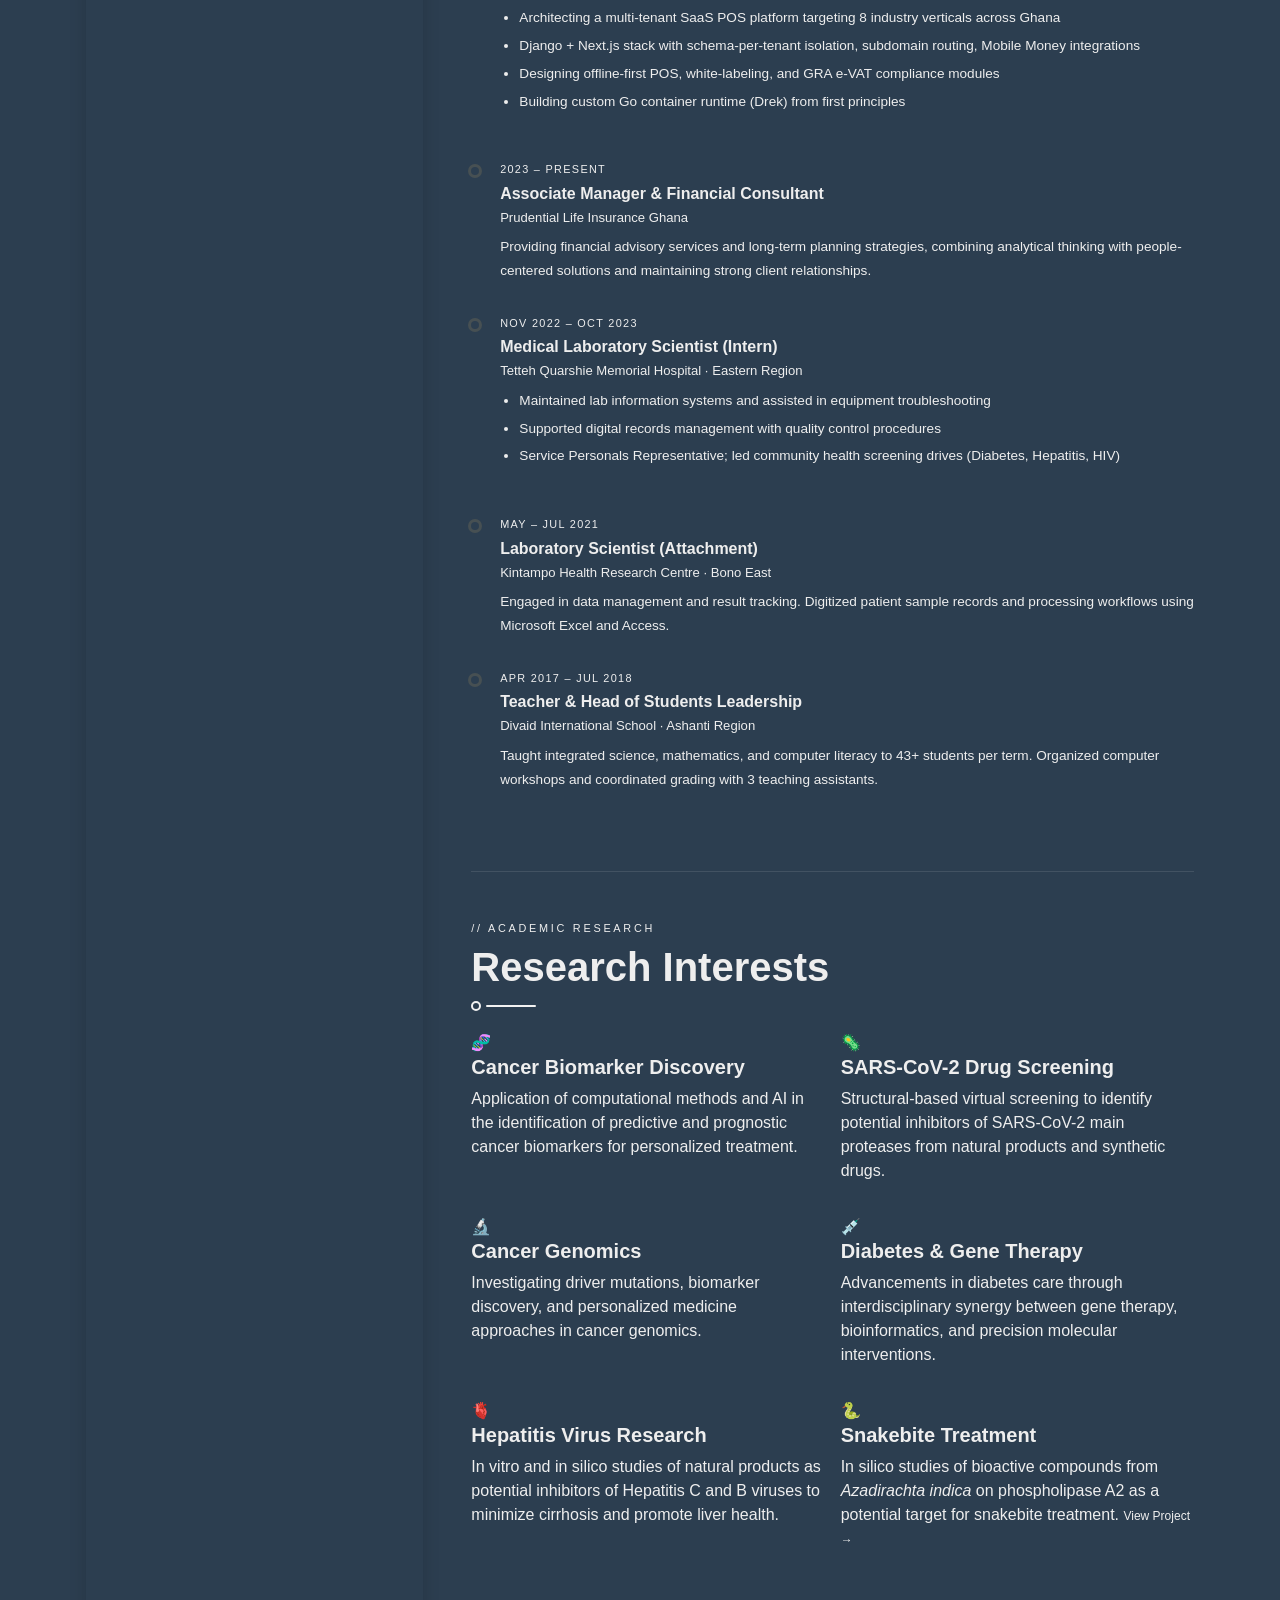
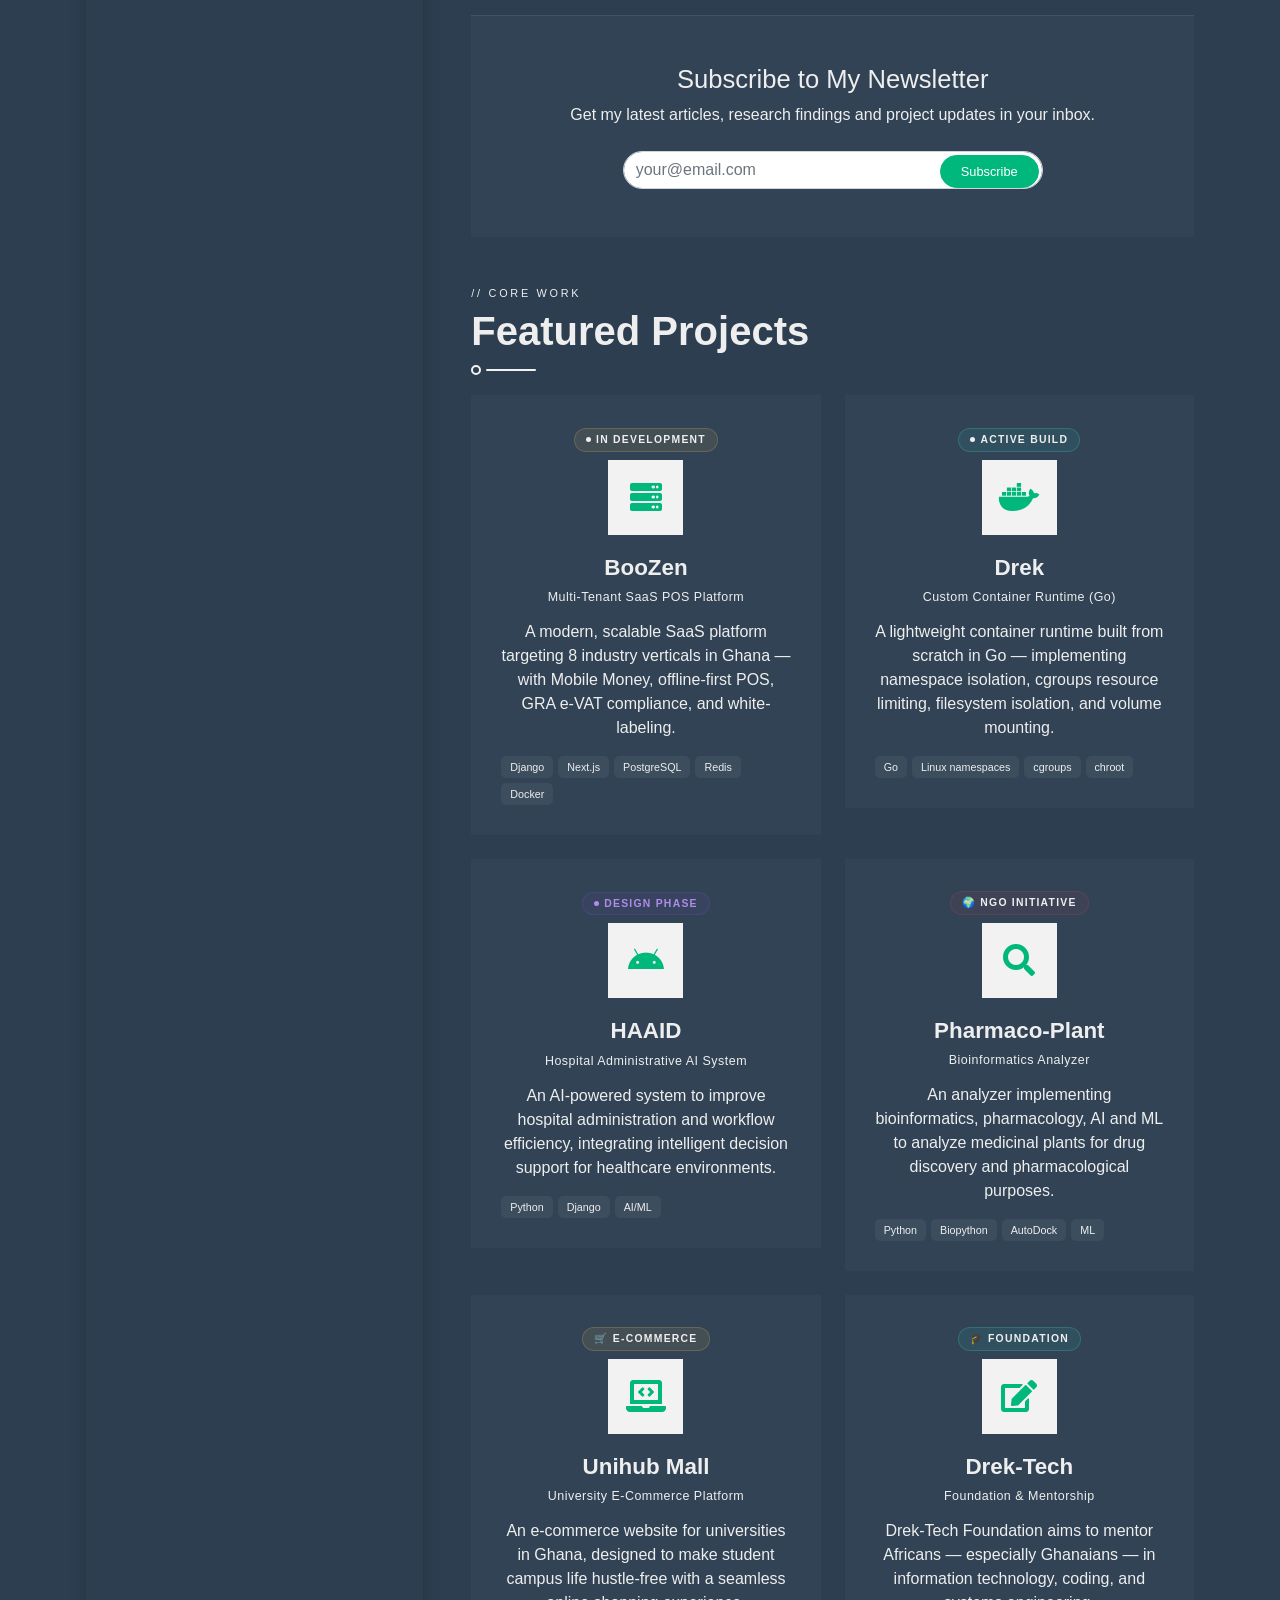
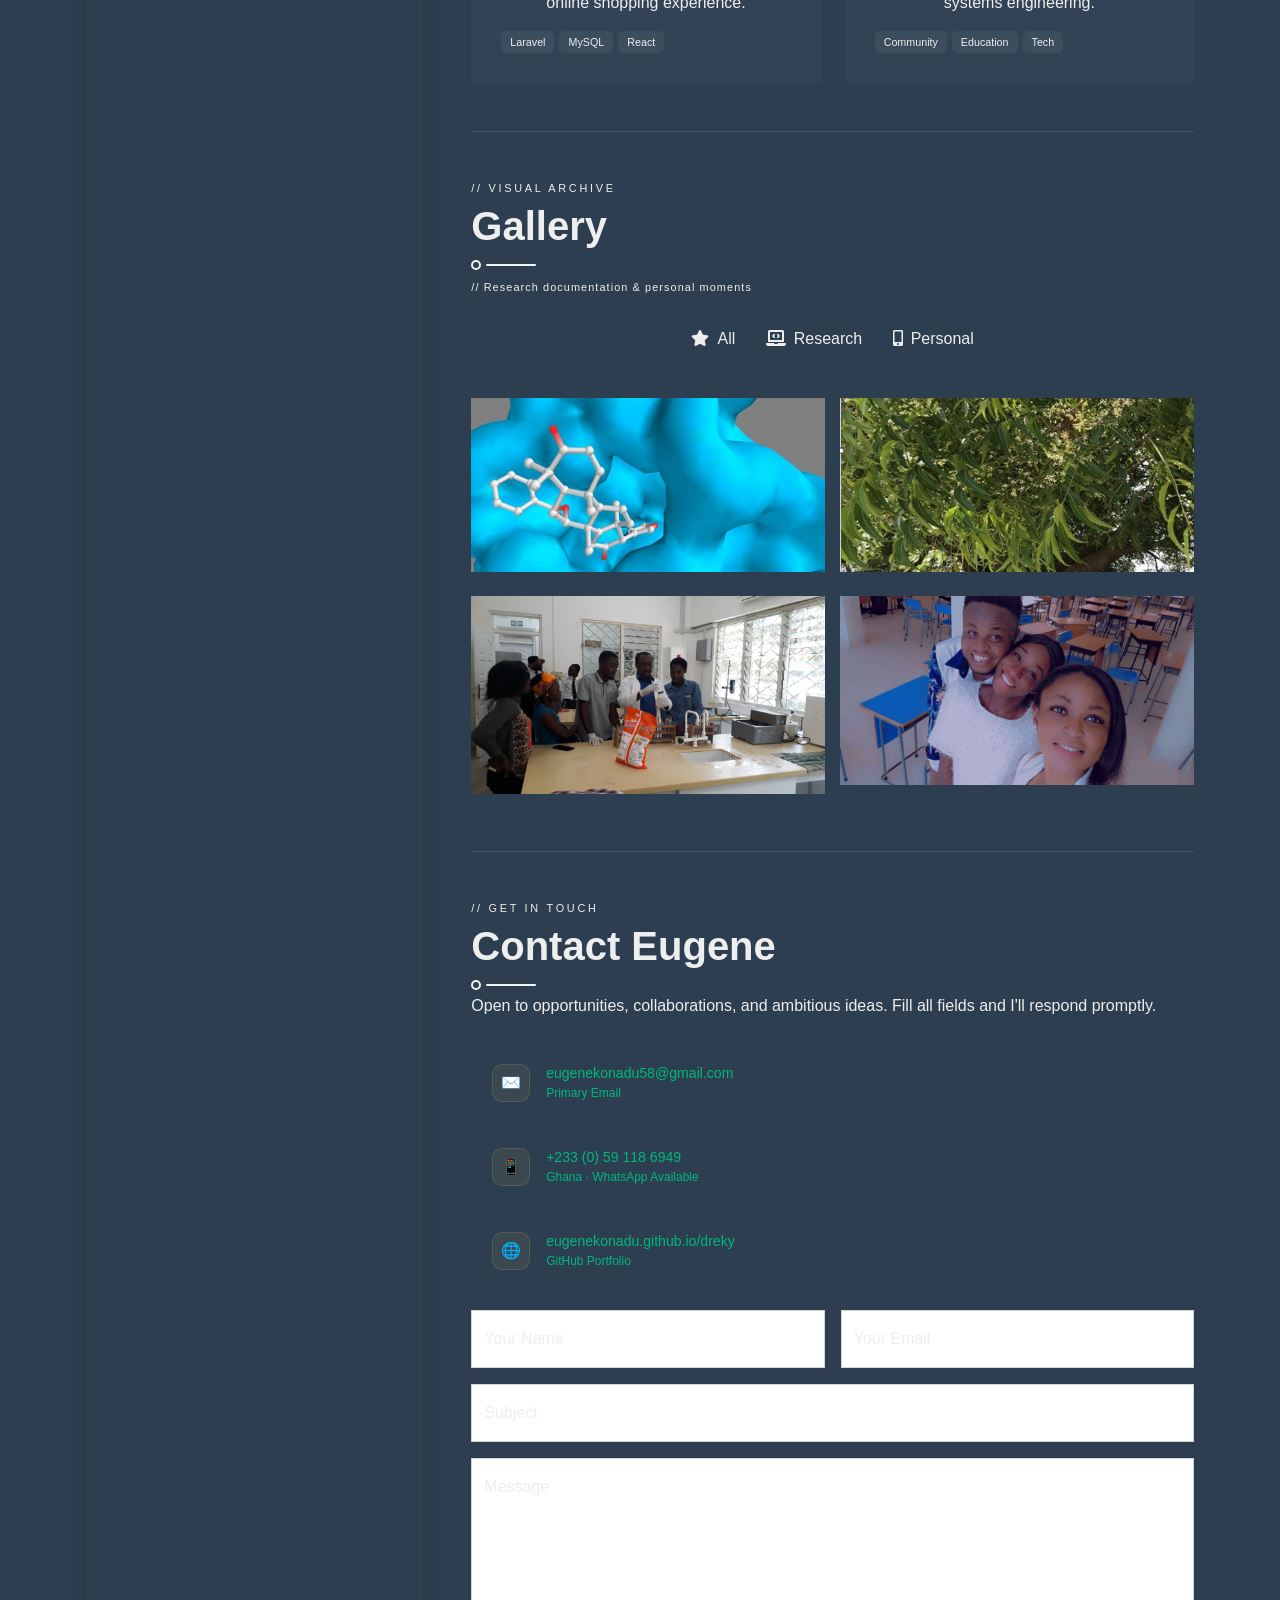
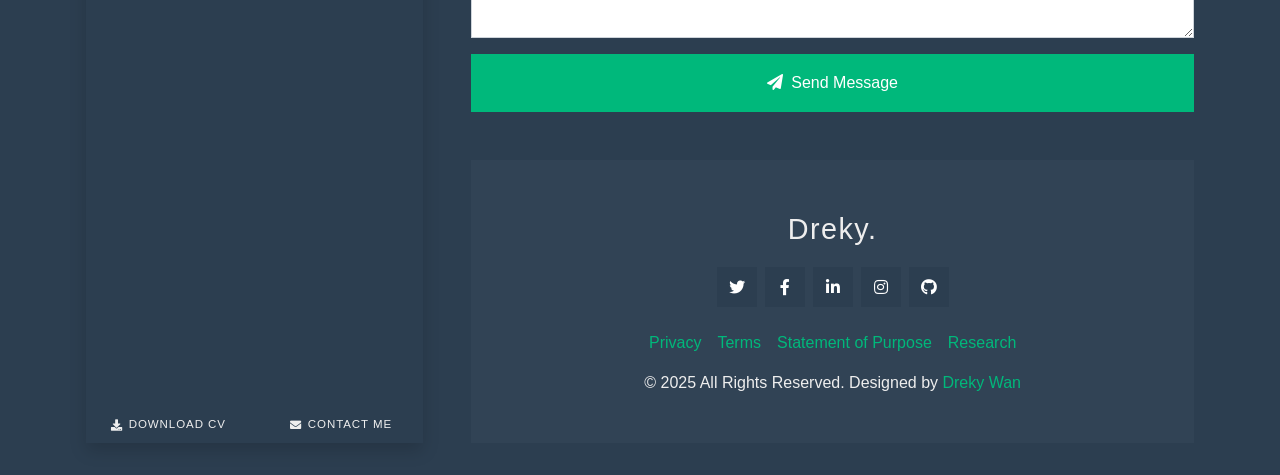
==== commit d4252d9e: "Update greeting message from 'Hello' to 'Goodbye'" ====
--- a/index.html
+++ b/index.html
@@ -1,619 +1,765 @@
 <!DOCTYPE html>
 <html lang="en">
-    <head>
-        <met#aeb3b8et="utf-8">
-        <title>EKY (Dreky)</title>
-        <meta content="width=device-width, initial-scale=1.0" name="viewport">
-        <meta name="keywords" content="dreky, wan, dreky wan, drek-tech, drek, tech, drek tech, drek-tech foundation, drek tech foundation, Eugene, Konadu, Yiadom, eugene, konadu, yiadom, Eugene Konadu, Eugene Konadu Yiadom, Github, hub, foundation">
-        <meta content="dreky, wan, dreky wan, drek-tech, drek, tech, drek tech, drek-tech foundation, drek tech foundation, Eugene, Konadu, Yiadom, eugene, konadu, yiadom, Eugene Konadu, Eugene Konadu Yiadom, Github, hub, foundation" name="description">
-
-        <!-- Favicon -->
-        <link href="img/logo.jpeg" rel="icon">
-
-        <!-- Google Web Fonts -->
-        <link rel="preconnect" href="https://fonts.googleapis.com">
-        <link rel="preconnect" href="https://fonts.gstatic.com" crossorigin>
-        <link href="https://fonts.googleapis.com/css2?family=Heebo:wght@300;400;500;600;700&display=swap" rel="stylesheet">
-
-        <!-- Icon Font Stylesheet -->
-        <link href="https://cdnjs.cloudflare.com/ajax/libs/font-awesome/5.10.0/css/all.min.css" rel="stylesheet">
-        <link href="https://cdn.jsdelivr.net/npm/bootstrap-icons@1.4.1/font/bootstrap-icons.css" rel="stylesheet">
-
-        <!-- Libraries Stylesheet -->
-        <link href="lib/owlcarousel/assets/owl.carousel.min.css" rel="stylesheet">
-        <link href="lib/lightbox/css/lightbox.min.css" rel="stylesheet">
-        <link href="lib/animate/animate.min.css" rel="stylesheet">
-
-        <!-- Customized Bootstrap Stylesheet -->
-        <link href="css/bootstrap.min.css" rel="stylesheet">
-
-        <!-- Template Stylesheet -->
-        <link href="css/style.css" rel="stylesheet">
-    </head>
-
-    <body>
-        <!-- Spinner Start -->
-        <div id="spinner" class="show bg-white position-fixed translate-middle w-100 vh-100 top-50 start-50 d-flex align-items-center justify-content-center background-color-layer" style="background-image: url('img/dw3.jpg')">
-            <div class="spinner-border text-primary" style="width: 3rem; height: 3rem;" role="status">
-                <span class="sr-only">Loading...</span>
-            </div>
+<head>
+  <meta charset="utf-8">
+  <title>Dreky · Eugene Konadu Yiadom</title>
+  <meta name="viewport" content="width=device-width, initial-scale=1.0">
+  <meta name="keywords" content="dreky, wan, dreky wan, drek-tech, drek, tech, Eugene, Konadu, Yiadom, software engineer, bioinformatics, BooZen, Ghana, portfolio">
+  <meta name="description" content="Portfolio of Eugene Konadu Yiadom (Dreky) — Software Engineer, Systems Builder, Bioinformatician, Social Impact Innovator based in Ghana.">
+
+  <!-- Favicon -->
+  <link href="img/logo.jpeg" rel="icon">
+
+  <!-- Google Fonts -->
+  <link rel="preconnect" href="https://fonts.googleapis.com">
+  <link rel="preconnect" href="https://fonts.gstatic.com" crossorigin>
+  <link href="https://fonts.googleapis.com/css2?family=Cormorant+Garamond:ital,wght@0,300;0,400;0,600;0,700;1,300;1,400&family=Outfit:wght@300;400;500;600&family=JetBrains+Mono:wght@300;400&display=swap" rel="stylesheet">
+
+  <!-- Icons -->
+  <link href="https://cdnjs.cloudflare.com/ajax/libs/font-awesome/5.10.0/css/all.min.css" rel="stylesheet">
+  <link href="https://cdn.jsdelivr.net/npm/bootstrap-icons@1.4.1/font/bootstrap-icons.css" rel="stylesheet">
+
+  <!-- Libraries -->
+  <link href="lib/owlcarousel/assets/owl.carousel.min.css" rel="stylesheet">
+  <link href="lib/lightbox/css/lightbox.min.css" rel="stylesheet">
+  <link href="lib/animate/animate.min.css" rel="stylesheet">
+
+  <!-- Bootstrap -->
+  <link href="css/bootstrap.min.css" rel="stylesheet">
+
+  <!-- Our luxury skin -->
+  <link href="css/style.css" rel="stylesheet">
+
+  <style>
+    /* Page-specific glass layout overrides */
+    body > .container { padding: 2rem 1rem; }
+
+    /* ─── SIDEBAR NAV LINKS ────────────────────────────── */
+    .sidebar-nav {
+      display: flex; flex-direction: column; gap: 2px;
+      margin: 1rem 0;
+    }
+    .sidebar-nav a {
+      font-size: 0.72rem; letter-spacing: 0.12em; text-transform: uppercase;
+      color: var(--text-faint); padding: 6px 10px; border-radius: 6px;
+      font-weight: 500; transition: var(--transition);
+      display: flex; align-items: center; gap: 8px;
+    }
+    .sidebar-nav a::before {
+      content:''; width: 4px; height: 4px; border-radius: 50%;
+      background: var(--text-faint); flex-shrink:0; transition: var(--transition);
+    }
+    .sidebar-nav a:hover, .sidebar-nav a.active {
+      color: var(--gold); background: rgba(196,162,93,0.08);
+    }
+    .sidebar-nav a:hover::before, .sidebar-nav a.active::before {
+      background: var(--gold);
+    }
+
+    /* ─── PROFILE IMAGE WRAPPER ────────────────────────── */
+    .profile-img-wrap {
+      position: relative; margin-bottom: 1.2rem;
+    }
+    .profile-img-wrap::after {
+      content:''; position:absolute; inset:6px;
+      border-radius: calc(var(--r-md) + 2px);
+      border: 1px dashed rgba(196,162,93,0.25);
+      pointer-events:none;
+    }
+    .profile-img-wrap img {
+      border-radius: var(--r-md) !important;
+      width:100%; display:block;
+    }
+
+    /* ─── AVAILABILITY BADGE ────────────────────────────── */
+    .avail-badge {
+      display: inline-flex; align-items: center; gap: 6px;
+      padding: 5px 14px; border-radius: 50px; margin-bottom: 1rem;
+      background: rgba(63,214,200,0.1); border: 1px solid rgba(63,214,200,0.3);
+      font-size: 0.7rem; color: var(--teal); letter-spacing: 0.1em;
+      text-transform: uppercase; font-weight: 500;
+    }
+    .avail-dot {
+      width: 6px; height: 6px; border-radius: 50%; background: var(--teal);
+      animation: pulse-green 2s infinite;
+    }
+    @keyframes pulse-green {
+      0%,100%{ box-shadow: 0 0 0 0 rgba(63,214,200,0.5); }
+      50%    { box-shadow: 0 0 0 6px rgba(63,214,200,0); }
+    }
+
+    /* ─── SIDEBAR BOTTOM BUTTONS ───────────────────────── */
+    .sidebar-btns {
+      display: grid; grid-template-columns: 1fr 1fr; gap: 8px; margin-top: auto;
+    }
+    .sidebar-btns a {
+      display: flex; align-items: center; justify-content: center; gap: 6px;
+      padding: 10px 8px;
+      font-size: 0.72rem; letter-spacing: 0.08em; text-transform: uppercase;
+      font-weight: 500; border-radius: var(--r-sm);
+      border: 1px solid var(--border); color: var(--text-muted);
+      transition: var(--transition); text-decoration: none;
+    }
+    .sidebar-btns a:hover { border-color: var(--border-h); color: var(--gold); background: rgba(196,162,93,0.07); }
+
+    /* ─── SECTION EYEBROW + TITLE ──────────────────────── */
+    .s-label {
+      font-family: var(--font-mono);
+      font-size: 0.68rem; letter-spacing: 0.25em; text-transform: uppercase;
+      color: var(--teal); display: block; margin-bottom: 0.4rem;
+    }
+    .s-label::before { content:'// '; color: var(--text-faint); }
+
+    /* ─── EXPERIENCE SECTION ────────────────────────────── */
+    .tl-wrap { position: relative; padding-left: 1.8rem; }
+    .tl-wrap::before {
+      content:''; position:absolute; left:0; top:8px; bottom:8px;
+      width: 1px;
+      background: linear-gradient(to bottom, var(--gold-dk), var(--border), transparent);
+    }
+    .tl-item { position: relative; padding-bottom: 2rem; }
+    .tl-item::before {
+      content:''; position:absolute; left: -1.8rem; top: 6px;
+      width: 8px; height: 8px; border-radius: 50%;
+      background: var(--gold); border: 2px solid var(--bg);
+      box-shadow: 0 0 0 3px rgba(196,162,93,0.18);
+    }
+    .tl-date {
+      font-family: var(--font-mono); font-size: 0.68rem;
+      color: var(--teal); letter-spacing: 0.12em; text-transform:uppercase;
+      margin-bottom: 4px;
+    }
+    .tl-role { font-size: 1rem; font-weight: 600; color: var(--text); margin-bottom: 2px; }
+    .tl-org  { font-size: 0.82rem; color: var(--gold); font-weight: 500; margin-bottom: 8px; }
+    .tl-desc { font-size: 0.85rem; color: var(--text-muted); line-height: 1.75; }
+    .tl-desc ul { padding-left: 1.2rem; }
+    .tl-desc li { margin-bottom: 4px; }
+
+    /* ─── PROJECT CARD ──────────────────────────────────── */
+    .proj-tag {
+      display: inline-flex; align-items: center; gap: 5px;
+      padding: 3px 11px; border-radius: 50px; margin-bottom: 0.8rem;
+      font-size: 0.65rem; letter-spacing: 0.12em; text-transform: uppercase; font-weight: 600;
+    }
+    .proj-tag.gold   { background:rgba(196,162,93,0.12);border:1px solid rgba(196,162,93,0.28);color:var(--gold); }
+    .proj-tag.teal   { background:rgba(63,214,200,0.09);border:1px solid rgba(63,214,200,0.22);color:var(--teal); }
+    .proj-tag.purple { background:rgba(130,80,200,0.09);border:1px solid rgba(130,80,200,0.22);color:#b08ce8; }
+    .proj-tag.red    { background:rgba(196,66,93,0.09); border:1px solid rgba(196,66,93,0.22); color:var(--crimson); }
+    .proj-dot { width:5px;height:5px;border-radius:50%;background:currentColor;animation:pulse-dot 2s infinite; }
+    @keyframes pulse-dot{0%,100%{opacity:1}50%{opacity:0.4}}
+    .proj-name {
+      font-family: var(--font-display);
+      font-size: 1.4rem; font-weight: 600; color: var(--text);
+      margin-bottom: 4px;
+    }
+    .proj-sub { font-size: 0.78rem; color: var(--gold); font-weight: 500; margin-bottom: 0.8rem; letter-spacing:0.04em; }
+    .proj-stack { display: flex; flex-wrap: wrap; gap: 5px; margin-top: 1rem; }
+    .chip {
+      padding: 3px 9px; border-radius: 5px;
+      background: rgba(255,255,255,0.05); border: 1px solid var(--border);
+      font-family: var(--font-mono); font-size: 0.67rem; color: var(--text-muted);
+      transition: var(--transition);
+    }
+    .chip:hover { border-color: var(--border-h); color: var(--gold); }
+
+    /* ─── CONTACT LINKS ─────────────────────────────────── */
+    .contact-link {
+      display: flex; align-items: center; gap: 1rem;
+      padding: 1rem 1.3rem;
+      background: var(--surface);
+      backdrop-filter: var(--blur); -webkit-backdrop-filter: var(--blur);
+      border: 1px solid var(--border); border-radius: var(--r-md);
+      margin-bottom: 0.8rem; transition: var(--transition);
+    }
+    .contact-link:hover { border-color: var(--border-h); transform: translateX(5px); }
+    .contact-link-icon {
+      width: 38px; height: 38px; border-radius: 10px; flex-shrink: 0;
+      background: rgba(196,162,93,0.1); border: 1px solid rgba(196,162,93,0.2);
+      display: flex; align-items: center; justify-content: center; font-size: 1rem;
+    }
+    .contact-link-text { font-size: 0.88rem; color: var(--text); font-weight: 500; }
+    .contact-link-sub  { font-size: 0.75rem; color: var(--text-muted); }
+
+    /* ─── GALLERY BADGE ─────────────────────────────────── */
+    .gallery-badge {
+      display: inline-block;
+      font-family: var(--font-mono); font-size: 0.68rem;
+      letter-spacing: 0.1em; color: var(--text-muted);
+      margin-bottom: 1.5rem;
+    }
+
+    /* ─── RESPONSIVE ────────────────────────────────────── */
+    @media(max-width:991.98px){
+      body > .container { padding: 1rem; }
+      .sidebar-btns { grid-template-columns: 1fr 1fr; }
+    }
+    @media(max-width:576px){
+      .sidebar-btns { grid-template-columns: 1fr 1fr; }
+    }
+  </style>
+</head>
+<body>
+
+  <!-- Spinner -->
+  <div id="spinner" class="show position-fixed w-100 vh-100 top-0 start-0 d-flex align-items-center justify-content-center" style="z-index:99999;background:var(--bg)">
+    <div style="text-align:center">
+      <div style="font-family:var(--font-display);font-size:2.5rem;color:var(--gold);letter-spacing:0.08em;margin-bottom:1rem">Dreky.</div>
+      <div style="width:40px;height:40px;border:2px solid rgba(196,162,93,0.2);border-top-color:var(--gold);border-radius:50%;animation:spin 0.8s linear infinite;margin:0 auto"></div>
+    </div>
+  </div>
+  <style>@keyframes spin{to{transform:rotate(360deg)}}</style>
+
+  <div class="container">
+    <div class="row g-4 g-lg-5">
+
+      <!-- ─── SIDEBAR ──────────────────────────────────────── -->
+      <div class="col-lg-4 sticky-lg-top" style="z-index:10">
+        <div class="d-flex flex-column h-100 text-center overflow-auto shadow">
+
+          <!-- Profile image -->
+          <div class="profile-img-wrap">
+            <a href="eky.html">
+              <img src="img/dreky.jpg" alt="Eugene Konadu Yiadom — Dreky">
+            </a>
+          </div>
+
+          <!-- Availability -->
+          <div class="avail-badge d-inline-flex mx-auto">
+            <span class="avail-dot"></span> Available for Work
+          </div>
+
+          <!-- Name -->
+          <h3 class="mt-1 mb-1">
+            <a href="eky.html">Eugene Konadu Yiadom</a><br>
+            <small>(Dreky Wan)</small>
+          </h3>
+
+          <!-- Typed role -->
+          <div class="mb-3" style="height:22px">
+            <span class="typed-text-output"></span>
+            <div class="typed-text d-none">Software Engineer, Systems Builder, Bioinformatician, Data Scientist, Web Developer (Full Stack), Research Analyst</div>
+          </div>
+
+          <!-- Sidebar nav -->
+          <nav class="sidebar-nav text-start">
+            <a href="#profile">Profile</a>
+            <a href="#skills">Skills</a>
+            <a href="#experience">Experience</a>
+            <a href="#projects">Projects</a>
+            <a href="#research">Research</a>
+            <a href="#gallery">Gallery</a>
+            <a href="#contact">Contact</a>
+          </nav>
+
+          <!-- Social icons -->
+          <div class="d-flex justify-content-center gap-2 my-3">
+            <a class="btn btn-square" href="https://twitter.com/EugeneKonaduYi1" target="_blank" title="Twitter"><i class="fab fa-twitter"></i></a>
+            <a class="btn btn-square" href="https://www.facebook.com/eugene.konadu.14" target="_blank" title="Facebook"><i class="fab fa-facebook-f"></i></a>
+            <a class="btn btn-square" href="https://www.linkedin.com/in/dreky" target="_blank" title="LinkedIn"><i class="fab fa-linkedin-in"></i></a>
+            <a class="btn btn-square" href="https://www.instagram.com/dreky_wan" target="_blank" title="Instagram"><i class="fab fa-instagram"></i></a>
+            <a class="btn btn-square" href="https://eugenekonadu.github.io/dreky/" target="_blank" title="GitHub"><i class="fab fa-github"></i></a>
+          </div>
+
+          <!-- CTA buttons -->
+          <div class="sidebar-btns mt-auto">
+            <a href="img/Resume_or_CV.pdf" target="_blank"><i class="fas fa-download" style="font-size:0.7rem"></i> Download CV</a>
+            <a href="#contact" class="btn-scroll"><i class="fas fa-envelope" style="font-size:0.7rem"></i> Contact Me</a>
+          </div>
+
         </div>
-        <!-- Spinner End -->
-
-        <div class="container">
-            <div class="row g-5">
-                <div class="col-lg-4 sticky-lg-top vh-100">
-                    <div class="d-flex flex-column h-100 text-center overflow-auto shadow">
-                        <a target="_blank" href="eky.html"><img class="w-100 img-fluid mb-4" src="img/dreky.jpg" alt="Image"></a>
-                        <h3 class="text-primary mt-2">
-                            <a target="_blank" href="eky.html">Eugene Konadu Yiadom <br /><small>(Dreky Wan)</small></a>
-                        </h3>
-                        <div class="mb-4" style="height: 22px;">
-                            <h4 class="typed-text-output d-inline-block text-light"></h4>
-                            <div class="typed-text d-none">Data Scientist | Data Analyst | Web Developer (Full stack) | Research Analyst | Research Assistant</div>
-                        </div>
-                        <div class="d-flex justify-content-center mt-auto mb-3">
-                            <a class="btn btn-secondary btn-square mx-1" href="https://twitter.com/EugeneKonaduYi1"><i class="fab fa-twitter"></i></a>
-                            <a class="btn btn-secondary btn-square mx-1" href="https://www.facebook.com/eugene.konadu.14"><i class="fab fa-facebook-f"></i></a>
-                            <a class="btn btn-secondary btn-square mx-1" href="https://www.linkedin.com/in/dreky"><i class="fab fa-linkedin-in"></i></a>
-                            <a class="btn btn-secondary btn-square mx-1" href="https://www.instagram.com/dreky_wan"><i class="fab fa-instagram"></i></a>
-                        </div>
-                        <div class="d-flex align-items-end justify-content-between border-top">
-                            <a href="img/Resume_or_CV.pdf" target="_blank" class="btn w-50 border-end">Download CV</a>
-                            <a href="#contact" class="btn w-50 btn-scroll">Contact Me</a>
-                        </div>
+      </div>
+      <!-- ─── END SIDEBAR ───────────────────────────────────── -->
+
+      <!-- ─── MAIN CONTENT ──────────────────────────────────── -->
+      <div class="col-lg-8">
+
+        <!-- ══ PROFILE ═══════════════════════════════════════ -->
+        <section class="py-5 border-bottom wow fadeInUp" data-wow-delay="0.1s" id="profile">
+          <span class="s-label">About Me</span>
+          <h1 class="title pb-3 mb-4">Profile</h1>
+
+          <p class="profile-bio">
+            Passionate and motivated <strong>biochemistry graduate</strong> with a strong interest in bioinformatics and computational biology, now evolving into a <strong>systems-focused software engineer</strong> building scalable, real-world platforms that solve meaningful problems across Africa. Possesses a BSc (Hons) in Biochemistry from the University of Cape Coast, <strong>Graduated Cum Laude</strong>. My work sits at the intersection of technology, infrastructure, and social impact — with hands-on experience spanning backend engineering, molecular docking, and distributed systems design.
+          </p>
+
+          <!-- Info grid -->
+          <div class="info-grid mb-4">
+            <div class="info-item"><span class="label">Name:</span> Eugene K. Yiadom</div>
+            <div class="info-item"><span class="label">Birthday:</span> 21 May 1997</div>
+            <div class="info-item"><span class="label">Degree:</span> BSc Biochemistry (Hons)</div>
+            <div class="info-item"><span class="label">Experience:</span> 3+ Years</div>
+            <div class="info-item"><span class="label">Phone:</span> +233 (0) 59 118 6949</div>
+            <div class="info-item"><span class="label">Email:</span> eugenekonadu58@gmail.com</div>
+            <div class="info-item"><span class="label">Location:</span> Mampong-Akuapem, Ghana</div>
+            <div class="info-item"><span class="label">Freelance:</span> <span style="color:var(--teal)">✓ Available</span></div>
+          </div>
+
+          <!-- Stats row -->
+          <div class="row g-3">
+            <div class="col-md-4">
+              <div class="stat-box">
+                <h1 data-toggle="counter-up">3</h1>
+                <div><p class="mb-0">Years of</p><h5>Experience</h5></div>
+              </div>
+            </div>
+            <div class="col-md-4">
+              <div class="stat-box">
+                <h1 data-toggle="counter-up">8</h1>
+                <div><p class="mb-0">Industry</p><h5>Verticals</h5></div>
+              </div>
+            </div>
+            <div class="col-md-4">
+              <div class="stat-box">
+                <h1 data-toggle="counter-up">24</h1>
+                <div><p class="mb-0">Completed</p><h5>Projects</h5></div>
+              </div>
+            </div>
+          </div>
+        </section>
+        <!-- ══ END PROFILE ═══════════════════════════════════ -->
+
+
+        <!-- ══ SKILLS ════════════════════════════════════════ -->
+        <section class="py-5 border-bottom wow fadeInUp" data-wow-delay="0.1s" id="skills">
+          <span class="s-label">Technical Expertise</span>
+          <h1 class="title pb-3 mb-4">Area of Expertise</h1>
+          <div class="row">
+            <div class="col-sm-6">
+              <div class="skill mb-4">
+                <div class="d-flex justify-content-between"><p>Research &amp; Laboratory Skills</p><p>95%</p></div>
+                <div class="progress"><div class="progress-bar bg-primary" role="progressbar" aria-valuenow="95" aria-valuemin="0" aria-valuemax="100"></div></div>
+              </div>
+              <div class="skill mb-4">
+                <div class="d-flex justify-content-between"><p>Experimental Design &amp; Data Interpretation</p><p>97%</p></div>
+                <div class="progress"><div class="progress-bar bg-success" role="progressbar" aria-valuenow="97" aria-valuemin="0" aria-valuemax="100"></div></div>
+              </div>
+              <div class="skill mb-4">
+                <div class="d-flex justify-content-between"><p>PCR, Gel Electrophoresis, Sequencing</p><p>88%</p></div>
+                <div class="progress"><div class="progress-bar bg-warning" role="progressbar" aria-valuenow="88" aria-valuemin="0" aria-valuemax="100"></div></div>
+              </div>
+              <div class="skill mb-4">
+                <div class="d-flex justify-content-between"><p>Bioinformatics Tools &amp; Software</p><p>95%</p></div>
+                <div class="progress"><div class="progress-bar bg-primary" role="progressbar" aria-valuenow="95" aria-valuemin="0" aria-valuemax="100"></div></div>
+              </div>
+              <div class="skill mb-4">
+                <div class="d-flex justify-content-between"><p>Project Management &amp; Collaboration</p><p>99%</p></div>
+                <div class="progress"><div class="progress-bar bg-success" role="progressbar" aria-valuenow="99" aria-valuemin="0" aria-valuemax="100"></div></div>
+              </div>
+            </div>
+            <div class="col-sm-6">
+              <div class="skill mb-4">
+                <div class="d-flex justify-content-between"><p>Data Analysis &amp; Visualization</p><p>85%</p></div>
+                <div class="progress"><div class="progress-bar bg-warning" role="progressbar" aria-valuenow="85" aria-valuemin="0" aria-valuemax="100"></div></div>
+              </div>
+              <div class="skill mb-4">
+                <div class="d-flex justify-content-between"><p>Programming &amp; Scripting Languages</p><p>95%</p></div>
+                <div class="progress"><div class="progress-bar bg-success" role="progressbar" aria-valuenow="95" aria-valuemin="0" aria-valuemax="100"></div></div>
+              </div>
+              <div class="skill mb-4">
+                <div class="d-flex justify-content-between"><p>Machine Learning &amp; Artificial Intelligence</p><p>71%</p></div>
+                <div class="progress"><div class="progress-bar bg-danger" role="progressbar" aria-valuenow="71" aria-valuemin="0" aria-valuemax="100"></div></div>
+              </div>
+              <div class="skill mb-4">
+                <div class="d-flex justify-content-between"><p>Databases &amp; Data Management</p><p>77%</p></div>
+                <div class="progress"><div class="progress-bar bg-info" role="progressbar" aria-valuenow="77" aria-valuemin="0" aria-valuemax="100"></div></div>
+              </div>
+              <div class="skill mb-4">
+                <div class="d-flex justify-content-between"><p>Software Development &amp; DevOps</p><p>90%</p></div>
+                <div class="progress"><div class="progress-bar bg-primary" role="progressbar" aria-valuenow="90" aria-valuemin="0" aria-valuemax="100"></div></div>
+              </div>
+            </div>
+          </div>
+
+          <!-- Tech stack chips -->
+          <div class="mt-3">
+            <p class="s-label" style="margin-bottom:0.8rem">Languages &amp; Frameworks</p>
+            <div>
+              <span class="chip">Python · Django</span><span class="chip">Go (Golang)</span>
+              <span class="chip">JavaScript · React</span><span class="chip">PHP · Laravel</span>
+              <span class="chip">C++</span><span class="chip">R</span>
+              <span class="chip">SQL · PostgreSQL</span><span class="chip">HTML · CSS · SCSS</span>
+              <span class="chip">Biopython</span><span class="chip">AutoDock Vina</span>
+              <span class="chip">PyRx · PyMol</span><span class="chip">Linux · PowerShell</span>
+              <span class="chip">Docker</span><span class="chip">Redis · Celery</span>
+              <span class="chip">WebSockets</span>
+            </div>
+          </div>
+        </section>
+        <!-- ══ END SKILLS ════════════════════════════════════ -->
+
+
+        <!-- ══ EXPERIENCE ════════════════════════════════════ -->
+        <section class="py-5 border-bottom wow fadeInUp" data-wow-delay="0.1s" id="experience">
+          <span class="s-label">Career Path</span>
+          <h1 class="title pb-3 mb-4">Experience</h1>
+
+          <div class="tl-wrap">
+            <div class="tl-item">
+              <div class="tl-date">2023 – Present</div>
+              <div class="tl-role">Software Engineer &amp; Systems Architect</div>
+              <div class="tl-org">BooZen SaaS Platform · Independent</div>
+              <div class="tl-desc">
+                <ul>
+                  <li>Architecting a multi-tenant SaaS POS platform targeting 8 industry verticals across Ghana</li>
+                  <li>Django + Next.js stack with schema-per-tenant isolation, subdomain routing, Mobile Money integrations</li>
+                  <li>Designing offline-first POS, white-labeling, and GRA e-VAT compliance modules</li>
+                  <li>Building custom Go container runtime (Drek) from first principles</li>
+                </ul>
+              </div>
+            </div>
+            <div class="tl-item">
+              <div class="tl-date">2023 – Present</div>
+              <div class="tl-role">Associate Manager &amp; Financial Consultant</div>
+              <div class="tl-org">Prudential Life Insurance Ghana</div>
+              <div class="tl-desc">Providing financial advisory services and long-term planning strategies, combining analytical thinking with people-centered solutions and maintaining strong client relationships.</div>
+            </div>
+            <div class="tl-item">
+              <div class="tl-date">Nov 2022 – Oct 2023</div>
+              <div class="tl-role">Medical Laboratory Scientist (Intern)</div>
+              <div class="tl-org">Tetteh Quarshie Memorial Hospital · Eastern Region</div>
+              <div class="tl-desc">
+                <ul>
+                  <li>Maintained lab information systems and assisted in equipment troubleshooting</li>
+                  <li>Supported digital records management with quality control procedures</li>
+                  <li>Service Personals Representative; led community health screening drives (Diabetes, Hepatitis, HIV)</li>
+                </ul>
+              </div>
+            </div>
+            <div class="tl-item">
+              <div class="tl-date">May – Jul 2021</div>
+              <div class="tl-role">Laboratory Scientist (Attachment)</div>
+              <div class="tl-org">Kintampo Health Research Centre · Bono East</div>
+              <div class="tl-desc">Engaged in data management and result tracking. Digitized patient sample records and processing workflows using Microsoft Excel and Access.</div>
+            </div>
+            <div class="tl-item">
+              <div class="tl-date">Apr 2017 – Jul 2018</div>
+              <div class="tl-role">Teacher &amp; Head of Students Leadership</div>
+              <div class="tl-org">Divaid International School · Ashanti Region</div>
+              <div class="tl-desc">Taught integrated science, mathematics, and computer literacy to 43+ students per term. Organized computer workshops and coordinated grading with 3 teaching assistants.</div>
+            </div>
+          </div>
+        </section>
+        <!-- ══ END EXPERIENCE ════════════════════════════════ -->
+
+
+        <!-- ══ RESEARCH INTEREST ═════════════════════════════ -->
+        <section class="py-5 border-bottom wow fadeInUp" data-wow-delay="0.1s" id="research">
+          <span class="s-label">Academic Research</span>
+          <h1 class="title pb-3 mb-4">Research Interests</h1>
+
+          <div class="row g-3">
+            <div class="col-md-6">
+              <div class="research-card">
+                <div class="icon">🧬</div>
+                <h5>Cancer Biomarker Discovery</h5>
+                <p>Application of computational methods and AI in the identification of predictive and prognostic cancer biomarkers for personalized treatment.</p>
+              </div>
+            </div>
+            <div class="col-md-6">
+              <div class="research-card">
+                <div class="icon">🦠</div>
+                <h5>SARS-CoV-2 Drug Screening</h5>
+                <p>Structural-based virtual screening to identify potential inhibitors of SARS-CoV-2 main proteases from natural products and synthetic drugs.</p>
+              </div>
+            </div>
+            <div class="col-md-6">
+              <div class="research-card">
+                <div class="icon">🔬</div>
+                <h5>Cancer Genomics</h5>
+                <p>Investigating driver mutations, biomarker discovery, and personalized medicine approaches in cancer genomics.</p>
+              </div>
+            </div>
+            <div class="col-md-6">
+              <div class="research-card">
+                <div class="icon">💉</div>
+                <h5>Diabetes &amp; Gene Therapy</h5>
+                <p>Advancements in diabetes care through interdisciplinary synergy between gene therapy, bioinformatics, and precision molecular interventions.</p>
+              </div>
+            </div>
+            <div class="col-md-6">
+              <div class="research-card">
+                <div class="icon">🫀</div>
+                <h5>Hepatitis Virus Research</h5>
+                <p>In vitro and in silico studies of natural products as potential inhibitors of Hepatitis C and B viruses to minimize cirrhosis and promote liver health.</p>
+              </div>
+            </div>
+            <div class="col-md-6">
+              <div class="research-card">
+                <div class="icon">🐍</div>
+                <h5>Snakebite Treatment</h5>
+                <p>In silico studies of bioactive compounds from <em>Azadirachta indica</em> on phospholipase A2 as a potential target for snakebite treatment. <a href="in_silico.html" style="font-size:0.75rem;color:var(--teal)">View Project →</a></p>
+              </div>
+            </div>
+          </div>
+        </section>
+        <!-- ══ END RESEARCH ══════════════════════════════════ -->
+
+
+        <!-- ══ SUBSCRIBE ══════════════════════════════════════ -->
+        <section class="wow fadeInUp" data-wow-delay="0.1s">
+          <div class="bg-secondary text-center p-5">
+            <h1 style="font-family:var(--font-display);font-size:1.6rem;font-weight:300;color:var(--text);margin-bottom:0.5rem">Subscribe to My Newsletter</h1>
+            <p style="color:var(--text-muted);margin-bottom:1.5rem">Get my latest articles, research findings and project updates in your inbox.</p>
+            <div class="position-relative" style="max-width:420px;margin:0 auto">
+              <input id="email-input" type="email" placeholder="your@email.com" class="form-control" style="padding-right:110px!important;border-radius:50px!important">
+              <button id="subscribe-btn" type="button" class="btn btn-primary position-absolute top-0 end-0" style="margin:4px;border-radius:50px!important;padding:6px 20px!important;font-size:0.8rem!important">Subscribe</button>
+            </div>
+          </div>
+        </section>
+        <!-- ══ END SUBSCRIBE ════════════════════════════════ -->
+
+
+        <!-- ══ PROJECTS / SERVICES ═══════════════════════════ -->
+        <section class="py-5 border-bottom wow fadeInUp" data-wow-delay="0.1s" id="projects">
+          <span class="s-label">Core Work</span>
+          <h1 class="title pb-3 mb-4">Featured Projects</h1>
+          <div class="row g-4">
+
+            <div class="col-md-6">
+              <div class="service-item">
+                <div class="proj-tag gold mb-2"><span class="proj-dot"></span>In Development</div>
+                <i class="fa fa-2x fa-server mx-auto mb-3"></i>
+                <div class="proj-name">BooZen</div>
+                <div class="proj-sub">Multi-Tenant SaaS POS Platform</div>
+                <p>A modern, scalable SaaS platform targeting 8 industry verticals in Ghana — with Mobile Money, offline-first POS, GRA e-VAT compliance, and white-labeling.</p>
+                <div class="proj-stack">
+                  <span class="chip">Django</span><span class="chip">Next.js</span><span class="chip">PostgreSQL</span><span class="chip">Redis</span><span class="chip">Docker</span>
+                </div>
+              </div>
+            </div>
+
+            <div class="col-md-6">
+              <div class="service-item">
+                <div class="proj-tag teal mb-2"><span class="proj-dot"></span>Active Build</div>
+                <i class="fab fa-2x fa-docker mx-auto mb-3"></i>
+                <div class="proj-name">Drek</div>
+                <div class="proj-sub">Custom Container Runtime (Go)</div>
+                <p>A lightweight container runtime built from scratch in Go — implementing namespace isolation, cgroups resource limiting, filesystem isolation, and volume mounting.</p>
+                <div class="proj-stack">
+                  <span class="chip">Go</span><span class="chip">Linux namespaces</span><span class="chip">cgroups</span><span class="chip">chroot</span>
+                </div>
+              </div>
+            </div>
+
+            <div class="col-md-6">
+              <div class="service-item">
+                <div class="proj-tag purple mb-2"><span class="proj-dot"></span>Design Phase</div>
+                <i class="fab fa-2x fa-android mx-auto mb-3"></i>
+                <div class="proj-name">HAAID</div>
+                <div class="proj-sub">Hospital Administrative AI System</div>
+                <p>An AI-powered system to improve hospital administration and workflow efficiency, integrating intelligent decision support for healthcare environments.</p>
+                <div class="proj-stack">
+                  <span class="chip">Python</span><span class="chip">Django</span><span class="chip">AI/ML</span>
+                </div>
+              </div>
+            </div>
+
+            <div class="col-md-6">
+              <div class="service-item">
+                <div class="proj-tag red mb-2">🌍 NGO Initiative</div>
+                <i class="fa fa-2x fa-search mx-auto mb-3"></i>
+                <div class="proj-name">Pharmaco-Plant</div>
+                <div class="proj-sub">Bioinformatics Analyzer</div>
+                <p>An analyzer implementing bioinformatics, pharmacology, AI and ML to analyze medicinal plants for drug discovery and pharmacological purposes.</p>
+                <div class="proj-stack">
+                  <span class="chip">Python</span><span class="chip">Biopython</span><span class="chip">AutoDock</span><span class="chip">ML</span>
+                </div>
+              </div>
+            </div>
+
+            <div class="col-md-6">
+              <div class="service-item">
+                <div class="proj-tag gold mb-2">🛒 E-Commerce</div>
+                <i class="fa fa-2x fa-laptop-code mx-auto mb-3"></i>
+                <div class="proj-name">Unihub Mall</div>
+                <div class="proj-sub">University E-Commerce Platform</div>
+                <p>An e-commerce website for universities in Ghana, designed to make student campus life hustle-free with a seamless online shopping experience.</p>
+                <div class="proj-stack">
+                  <span class="chip">Laravel</span><span class="chip">MySQL</span><span class="chip">React</span>
+                </div>
+              </div>
+            </div>
+
+            <div class="col-md-6">
+              <div class="service-item">
+                <div class="proj-tag teal mb-2">🎓 Foundation</div>
+                <i class="fa fa-2x fa-edit mx-auto mb-3"></i>
+                <div class="proj-name">Drek-Tech</div>
+                <div class="proj-sub">Foundation &amp; Mentorship</div>
+                <p>Drek-Tech Foundation aims to mentor Africans — especially Ghanaians — in information technology, coding, and systems engineering.</p>
+                <div class="proj-stack">
+                  <span class="chip">Community</span><span class="chip">Education</span><span class="chip">Tech</span>
+                </div>
+              </div>
+            </div>
+
+          </div>
+        </section>
+        <!-- ══ END PROJECTS ══════════════════════════════════ -->
+
+
+        <!-- ══ GALLERY ════════════════════════════════════════ -->
+        <section class="py-5 border-bottom wow fadeInUp" data-wow-delay="0.1s" id="gallery">
+          <span class="s-label">Visual Archive</span>
+          <h1 class="title pb-3 mb-2">Gallery</h1>
+          <p class="gallery-badge">// Research documentation &amp; personal moments</p>
+
+          <div class="row">
+            <div class="col-12">
+              <div class="row mb-3">
+                <div class="col-12 text-center">
+                  <ul class="list-inline mb-4" id="portfolio-flters">
+                    <li class="btn active" data-filter="*"><i class="fa fa-star me-2"></i>All</li>
+                    <li class="btn" data-filter=".research"><i class="fa fa-laptop-code me-2"></i>Research</li>
+                    <li class="btn" data-filter=".personal"><i class="fa fa-mobile-alt me-2"></i>Personal</li>
+                  </ul>
+                </div>
+              </div>
+              <div class="row portfolio-container g-3">
+                <div class="col-md-6 mb-2 portfolio-item research">
+                  <div class="position-relative overflow-hidden">
+                    <img class="img-fluid w-100" src="img/bind_pla2.jpg" alt="Molecular binding — PLA2 research" style="border-radius:var(--r-md)">
+                    <div class="portfolio-btn d-flex align-items-center justify-content-center">
+                      <a href="img/bind_pla2.jpg" data-lightbox="portfolio" data-title="Molecular Binding — PLA2 Research"><i class="bi bi-plus-circle text-light" style="font-size:2.5rem"></i></a>
                     </div>
-                </div>
-                <div class="col-lg-8">
-                    <!-- Profile Start -->
-                    <section class="py-5 border-bottom wow fadeInUp" data-wow-delay="0.1s">
-                        <h1 class="title pb-3 mb-5">Profile</h1>
-                        <p class="text-justify" style="text-align: justify;">
-                            Passionate and motivated biochemistry graduate with a
-                            strong interest in bioinformatics and computational
-                            biology. Possesses a Bachelor of Science (Hons) in
-                            Biochemistry from the University of Cape Coast with a
-                            track record of academic excellence. Extensive research
-                            experience in computational methods, laboratory work, and
-                            data analysis. Proven abilities in interdisciplinary and
-                            collaborative research, and hands-on experience in
-                            experimental methods. Adept at using various
-                            bioinformatics tools and software applications. Eager to
-                            contribute to scientific advancement through a PhD in
-                            Bioinformatics and Computational Biology, focusing on the
-                            development and application of computational methods in
-                            biological and health sciences.
-                        </p>
-                        <div class="row mb-4">
-                            <div class="col-sm-6 py-1">
-                                <span class="fw-medium text-primary">Name:</span> Eugene Konadu Yiadom
-                            </div>
-                            <div class="col-sm-6 py-1">
-                                <span class="fw-medium text-primary">Birthday:</span> 21 May 1997
-                            </div>
-                            <div class="col-sm-6 py-1">
-                                <span class="fw-medium text-primary">Degree:</span> Bachelor
-                            </div>
-                            <div class="col-sm-6 py-1">
-                                <span class="fw-medium text-primary">Experience:</span> 3 Years
-                            </div>
-                            <div class="col-sm-6 py-1">
-                                <span class="fw-medium text-primary">Phone:</span> +233 (0) 591 186 949
-                            </div>
-                            <div class="col-sm-6 py-1">
-                                <span class="fw-medium text-primary">Email:</span> eugene.yiadom@stu.ucc.edu.gh
-                            </div>
-                            <div class="col-sm-6 py-1">
-                                <span class="fw-medium text-primary">Address:</span> Abotakyi, Akuapem Mampong, Ghana
-                            </div>
-                            <div class="col-sm-6 py-1">
-                                <span class="fw-medium text-primary">Freelance:</span> Available
-                            </div>
-                        </div>
-                        <div class="row g-4">
-                            <div class="col-md-4 col-lg-6 col-xl-4">
-                                <div class="d-flex bg-secondary p-4">
-                                    <h1 class="flex-shrink-0 display-5 text-primary mb-0" data-toggle="counter-up">3</h1>
-                                    <div class="ps-3">
-                                        <p class="mb-0">Years of</p>
-                                        <h5 class="mb-0">Experience</h5>
-                                    </div>
-                                </div>
-                            </div>
-                            <div class="col-md-4 col-lg-6 col-xl-4">
-                                <div class="d-flex bg-secondary p-4">
-                                    <h1 class="flex-shrink-0 display-5 text-primary mb-0" data-toggle="counter-up">141</h1>
-                                    <div class="ps-3">
-                                        <p class="mb-0">Happy</p>
-                                        <h5 class="mb-0">Clients</h5>
-                                    </div>
-                                </div>
-                            </div>
-                            <div class="col-md-4 col-lg-6 col-xl-4">
-                                <div class="d-flex bg-secondary p-4">
-                                    <h1 class="flex-shrink-0 display-5 text-primary mb-0" data-toggle="counter-up">24</h1>
-                                    <div class="ps-3">
-                                        <p class="mb-0">Complete</p>
-                                        <h5 class="mb-0">Projects</h5>
-                                    </div>
-                                </div>
-                            </div>
-                        </div>
-                    </section>
-                    <!-- Profile End -->
-
-                    <!-- Skills Start -->
-                    <section class="py-5 border-bottom wow fadeInUp" data-wow-delay="0.1s">
-                        <h1 class="title pb-3 mb-5">Area of Expertise</h1>
-                        <div class="row">
-                            <div class="col-sm-6">
-                                <div class="skill mb-4">
-                                    <div class="d-flex justify-content-between">
-                                        <p class="mb-2">Research and Laboratory Skills</p>
-                                        <p class="mb-2">95%</p>
-                                    </div>
-                                    <div class="progress">
-                                        <div class="progress-bar bg-primary" role="progressbar" aria-valuenow="95" aria-valuemin="0" aria-valuemax="100"></div>
-                                    </div>
-                                </div>
-                                <div class="skill mb-4">
-                                    <div class="d-flex justify-content-between">
-                                        <p class="mb-2">Experimental design, Data interpretation</p>
-                                        <p class="mb-2">97%</p>
-                                    </div>
-                                    <div class="progress">
-                                        <div class="progress-bar bg-success" role="progressbar" aria-valuenow="97" aria-valuemin="0" aria-valuemax="100"></div>
-                                    </div>
-                                </div>
-                                <div class="skill mb-4">
-                                    <div class="d-flex justify-content-between">
-                                        <p class="mb-2">HPLC, PCR, Gel electrophoresis, Sequencing</p>
-                                        <p class="mb-2">88%</p>
-                                    </div>
-                                    <div class="progress">
-                                        <div class="progress-bar bg-warning" role="progressbar" aria-valuenow="88" aria-valuemin="0" aria-valuemax="100"></div>
-                                    </div>
-                                </div>
-                                <div class="skill mb-4">
-                                    <div class="d-flex justify-content-between">
-                                        <p class="mb-2">Bioinformatics Tools and Softwares</p>
-                                        <p class="mb-2">95%</p>
-                                    </div>
-                                    <div class="progress">
-                                        <div class="progress-bar bg-primary" role="progressbar" aria-valuenow="95" aria-valuemin="0" aria-valuemax="100"></div>
-                                    </div>
-                                </div>
-                                <div class="skill mb-4">
-                                    <div class="d-flex justify-content-between">
-                                        <p class="mb-2">Project Management and Collaboration</p>
-                                        <p class="mb-2">99%</p>
-                                    </div>
-                                    <div class="progress">
-                                        <div class="progress-bar bg-success" role="progressbar" aria-valuenow="99" aria-valuemin="0" aria-valuemax="100"></div>
-                                    </div>
-                                </div>
-                            </div>
-                            <div class="col-sm-6">
-                                <div class="skill mb-4">
-                                    <div class="d-flex justify-content-between">
-                                        <p class="mb-2">Data Analysis and Visualization</p>
-                                        <p class="mb-2">85%</p>
-                                    </div>
-                                    <div class="progress">
-                                        <div class="progress-bar bg-warning" role="progressbar" aria-valuenow="85" aria-valuemin="0" aria-valuemax="100"></div>
-                                    </div>
-                                </div>
-                                <div class="skill mb-4">
-                                    <div class="d-flex justify-content-between">
-                                        <p class="mb-2">Programming and Scripting Languages</p>
-                                        <p class="mb-2">95%</p>
-                                    </div>
-                                    <div class="progress">
-                                        <div class="progress-bar bg-success" role="progressbar" aria-valuenow="95" aria-valuemin="0" aria-valuemax="100"></div>
-                                    </div>
-                                </div>
-                                <div class="skill mb-4">
-                                    <div class="d-flex justify-content-between">
-                                        <p class="mb-2">Machine Learning, Artificial Intelligence</p>
-                                        <p class="mb-2">71%</p>
-                                    </div>
-                                    <div class="progress">
-                                        <div class="progress-bar bg-danger" role="progressbar" aria-valuenow="75" aria-valuemin="0" aria-valuemax="100"></div>
-                                    </div>
-                                </div>
-                                <div class="skill mb-4">
-                                    <div class="d-flex justify-content-between">
-                                        <p class="mb-2">Databases and Data Management</p>
-                                        <p class="mb-2">77%</p>
-                                    </div>
-                                    <div class="progress">
-                                        <div class="progress-bar bg-info" role="progressbar" aria-valuenow="77" aria-valuemin="0" aria-valuemax="100"></div>
-                                    </div>
-                                </div>
-                                <div class="skill mb-4">
-                                    <div class="d-flex justify-content-between">
-                                        <p class="mb-2">Software Development and Version Control</p>
-                                        <p class="mb-2">82%</p>
-                                    </div>
-                                    <div class="progress">
-                                        <div class="progress-bar bg-warning" role="progressbar" aria-valuenow="85" aria-valuemin="0" aria-valuemax="100"></div>
-                                    </div>
-                                </div>
-                            </div>
-                        </div>
-                    </section>
-                    <!-- Skills End -->
-
-                    <!-- Research Experience Start -->
-                    <section class="py-5 wow fadeInUp" data-wow-delay="0.1s">
-                        <h1 class="title pb-3 mb-5">Research Projects</h1>
-                        <div class="border-start border-2 border-light pt-2 ps-5">
-                            <div class="position-relative mb-4">
-                                <span class="bi bi-arrow-right fs-4 text-light position-absolute" style="top: -5px; left: -50px;"></span>
-                                <h5 class="mb-1"><a target="_blank" href="in_silico.html">In silico studies of bioactive compounds of <i>azadirachta indica</i> 
-                                    on phospholipase a2 as a potential target for snakebite treatment.</a></h5>
-                                <p class="text-justify" style="text-align: justify;">Snakebites represent a significant global health issue,
-                                    particularly in regions with a high incidence of
-                                    venomous snake species. Phospholipase A2 (PLA2) enzymes
-                                    found in snake venoms play a crucial role in
-                                    envenomation by disrupting cell membranes and causing
-                                    tissue damage. Developing effective treatments for
-                                    snakebites is a priority, and natural products have long
-                                    been explored as potential sources of antidotes.
-                                    <i>Azadirachta indica</i>, commonly known as neem, is a tree
-                                    with a rich history in traditional medicine, known for
-                                    its diverse array of bioactive compounds. This thesis
-                                    investigates the insilico interactions between bioactive
-                                    compounds from <i>Azadirachta indica</i> and Phospholipase A2
-                                    enzymes from various snake species, with the aim of
-                                    identifying potential inhibitors for snakebite
-                                    treatment.
-                                </p>
-                                <p class="mb-2"><b>Advisor: <small>Professor Michael B. Adinotey</small></b></p>
-                            </div>
-                            <div class="position-relative mb-4">
-                                <span class="bi bi-arrow-right fs-4 text-light position-absolute" style="top: -5px; left: -50px;"></span>
-                                <h5 class="mb-1"><a target="_blank" href="#">Compiling brain enhancers of <i>shox 2</i> from both published data and enhancer browsers.</a></h5>
-                                <p class="text-justify" style="text-align: justify;">Transcription factors (TFs) play a pivotal role in
-                                    molecular biology by controlling the transcription of
-                                    genetic information into messenger RNA through specific
-                                    DNA binding. Homeobox genes, categorized into various
-                                    groups, are vital for the regulation of morphogenesis
-                                    and cell differentiation. <i>Shox 2</i> (short stature homeobox
-                                    2), a member of the PRD class of homeobox genes, has
-                                    been extensively characterized as a transcriptional
-                                    regulator involved in pattern formation in invertebrates
-                                    and vertebrates. Notably, <i>shox 2</i> is crucial for the
-                                    expression of sonic hedgehog (shh) in dorsal-residing
-                                    Purkinje cells and is essential for normal cerebellar
-                                    development. The complex embryonic expression pattern of
-                                    <i>shox 2</i> suggests its involvement in craniofacial, limb,
-                                    brain, and heart development.
-                                </p>
-                                <p class="mb-2"><b>Advisor: <small>Dr. Samuel Abassah Oppong</small></b></p>
-                            </div>
-                            <div class="position-relative mb-4">
-                                <span class="bi bi-arrow-right fs-4 text-light position-absolute" style="top: -5px; left: -50px;"></span>
-                                <h5 class="mb-1"><a target="_blank" href="#">
-                                    Application of Computational Methods and Artificial Intelligence (AI) 
-                                    in the Identification of Predictive and Prognostic Cancer Biomarkers 
-                                    for Cancer Treatment
-                                </a></h5>
-                                <p class="text-justify" style="text-align: justify;">
-                                    Cancer remains a significant global health challenge, 
-                                    with millions of cases diagnosed annually and a growing 
-                                    need for more effective treatment strategies. Predictive 
-                                    and prognostic cancer biomarkers play an essential role 
-                                    in enhancing personalized medicine, allowing clinicians 
-                                    to make informed treatment decisions tailored to individual 
-                                    patient profiles. Predictive biomarkers help identify patients 
-                                    most likely to respond to specific therapies, while prognostic 
-                                    biomarkers provide information on the likely course of the disease, 
-                                    regardless of treatment. However, identifying 
-                                    these biomarkers is complex due to cancer’s heterogeneous nature and 
-                                    the vast amount of multi-omics data generated from cancer research.
-                                    Computational methods and artificial intelligence (AI) have emerged 
-                                    as crucial tools in overcoming these challenges, providing sophisticated
-                                    techniques to analyze large datasets and identify relevant biomarkers. AI models can accelerate the discovery of predictive 
-                                    and prognostic biomarkers by recognizing patterns that are often undetectable 
-                                    by conventional approaches. This paper explores the 
-                                    application of AI in cancer biomarker discovery and its transformative 
-                                    potential for cancer treatment personalization.
-                                </p>    
-                                <p class="mb-2"><b>Advisor: <small>Eugene Konadu Yiadom</small></b></p>
-                            </div>
-                        </div>
-                    </section>
-                    <!-- Research Experience End -->
-
-                    <!-- Research Interest Start -->
-                    <section class="py-5 border-bottom wow fadeInUp" data-wow-delay="0.1s">
-                        <h1 class="title pb-3 mb-5">Research Interest</h1>
-                        <div class="owl-carousel testimonial-carousel">
-                            <div class="text-left">
-                                <p class="fs-4 mb-4">
-                                    Investigate the genomics of cancer, including 
-                                    the identification of driver mutations, biomarker 
-                                    discovery, and personalized medicine approaches.
-                                </p>
-                                <div class="d-flex align-items-center">
-                                    <i class="fa fa-3x fa-quote-right text-primary mb-4"></i>
-                                    <div class="ps-3">
-                                        <p class="text-primary fs-5 mb-1">Cancer Biology</p>
-                                        <i>Genomics</i>
-                                    </div>
-                                </div>
-                            </div>
-                            <div class="text-left">
-                                <p class="fs-4 mb-4">
-                                    In vitro and in silico studies of natural products as potential 
-                                    targets of Hepatitis C virus and Hepatitis B virus to minimize 
-                                    cirrhosis and liver cancer and promote liver health.
-                                </p>
-                                <div class="d-flex align-items-center">
-                                    <i class="fa fa-3x fa-quote-right text-primary mb-4"></i>
-                                    <div class="ps-3">
-                                        <p class="text-primary fs-5 mb-1">Biomedical Informatics</p>
-                                        <i>Bioinformatics</i>
-                                    </div>
-                                </div>
-                            </div>
-                            <div class="text-left">
-                                <p class="fs-4 mb-4">
-                                    Advancements in Diabetes Care, harnessing interdisciplinary 
-                                    synergy between Gene therapy, bioinformatics, and 
-                                    precision molecular interventions.
-                                </p>
-                                <div class="d-flex align-items-center">
-                                    <i class="fa fa-3x fa-quote-right text-primary mb-4"></i>
-                                    <div class="ps-3">
-                                        <p class="text-primary fs-5 mb-1">Computational Biology<p>
-                                        <i>Bioinformatics</i>
-                                    </div>
-                                </div>
-                            </div>
-                            <div class="text-left">
-                                <p class="fs-4 mb-4">
-                                    Structural-based virtual screening to identify potential 
-                                    inhibitors of sars-cov-2 main proteases 
-                                    (m-pro or 3-chymotrypsin-like and papain-like) 
-                                    from both natural products and synthetic drugs.
-                                </p>
-                                <div class="d-flex align-items-center">
-                                    <i class="fa fa-3x fa-quote-right text-primary mb-4"></i>
-                                    <div class="ps-3">
-                                        <p class="text-primary fs-5 mb-1">Biodata Analysis</p>
-                                        <i>Pharmacology</i>
-                                    </div>
-                                </div>
-                            </div>
-                        </div>
-                    </section>
-                    <!-- Research Interest End -->
-
-                    <!-- Subscribe Start -->
-                    <section class="wow fadeInUp" data-wow-delay="0.1s">
-                        <div class="bg-secondary text-center p-5">
-                            <h1 class="text-white font-weight-bold">Subscribe My Newsletter</h1>
-                            <p class="text-white">Subscribe and get my latest article in your inbox</p>
-                            <div class="position-relative w-100">
-                                <input id="email-input" class="form-control bg-dark border-0 w-100 py-3 ps-4 pe-5" type="email" placeholder="Your email">
-                                <button id="subscribe-btn" type="button" class="btn btn-primary py-2 position-absolute top-0 end-0 mt-2 me-2">Subscribe</button>
-                            </div>
-                        </div>
-                    </section>
-                    <!-- Subscribe End -->
-
-                    <!-- Services Start -->
-                    <section class="py-5 border-bottom wow fadeInUp" data-wow-delay="0.1s">
-                        <h1 class="title pb-3 mb-5">Other Projects</h1>
-                        <div class="row g-4">
-                            <div class="col-md-6">
-                                <div class="service-item">
-                                    <i class="fa fa-2x fa-laptop-code mx-auto mb-4"></i>
-                                    <h5 class="mb-2">Unihub Mall</h5>
-                                    <p class="mb-0">An E-commerce website for various Universities in Ghana. This app is still under construction and we hope to complete soon, to make students life on campus hustle-free.</p>
-                                </div>
-                            </div>
-                            <div class="col-md-6">
-                                <div class="service-item">
-                                    <i class="fab fa-2x fa-android mx-auto mb-4"></i>
-                                    <h5 class="mb-2">E-Clinik</h5>
-                                    <p class="mb-0">E-Clinik is an electronic hospital administrative system that implement features from artificial intelligence and machine learning, to aid in patients or clients care.</p>
-                                </div>
-                            </div>
-                            <div class="col-md-6">
-                                <div class="service-item">
-                                    <i class="fa fa-2x fa-search mx-auto mb-4"></i>
-                                    <h5 class="mb-2">Pharmaco-Plant Analyzer</h5>
-                                    <p class="mb-0">Pharmaco-Plant is an analyzer that implements bioinformatics, pharmacology, Artificial Intelligence and Machine Learning features to analyze medicinal plants for medicinal purposes.</p>
-                                </div>
-                            </div>
-                            <div class="col-md-6">
-                                <div class="service-item">
-                                    <i class="fa fa-2x fa-edit mx-auto mb-4"></i>
-                                    <h5 class="mb-2">Drek-Tech Foundation</h5>
-                                    <p class="mb-0">Drek-Teck Foundation aims to mentor Africans (especially, Ghanaians), in information technology.</p>
-                                </div>
-                            </div>
-                        </div>
-                    </section>
-                    <!-- Services End -->
-
-                    <!-- Gallery Start -->
-                    <section class="py-5 border-bottom wow fadeInUp" data-wow-delay="0.1s">
-                        <h1 class="title pb-3 mb-5">Gallery</h1>
-                        <div class="row">
-                            <div class="col-12">
-                                <div class="row">
-                                    <div class="col-12 text-center mb-2">
-                                        <ul class="list-inline mb-4" id="portfolio-flters">
-                                            <li class="btn btn-secondary active"  data-filter="*"><i class="fa fa-star me-2"></i>All</li>
-                                            <li class="btn btn-secondary" data-filter=".research"><i class="fa fa-laptop-code me-2"></i>Research Projects</li>
-                                            <li class="btn btn-secondary" data-filter=".personal"><i class="fa fa-mobile-alt me-2"></i>Personal</li>
-                                        </ul>
-                                    </div>
-                                </div>
-                                <div class="row portfolio-container">
-                                    <div class="col-md-6 mb-4 portfolio-item research">
-                                        <div class="position-relative overflow-hidden mb-2">
-                                            <img class="img-fluid w-100" src="img/bind_pla2.jpg" alt="">
-                                            <div class="portfolio-btn d-flex align-items-center justify-content-center">
-                                                <a href="img/bind_pla2.jpg" data-lightbox="portfolio">
-                                                    <i class="bi bi-plus text-light"></i>
-                                                </a>
-                                            </div>
-                                        </div>
-                                    </div>
-                                    <div class="col-md-6 mb-4 portfolio-item research">
-                                        <div class="position-relative overflow-hidden mb-2">
-                                            <img class="img-fluid w-100" src="img/neem_leaves.jpg" alt="">
-                                            <div class="portfolio-btn d-flex align-items-center justify-content-center">
-                                                <a href="img/neem_leaves.jpg" data-lightbox="portfolio">
-                                                    <i class="bi bi-plus text-light"></i>
-                                                </a>
-                                            </div>
-                                        </div>
-                                    </div>
-                                    <div class="col-md-6 mb-4 portfolio-item research">
-                                        <div class="position-relative overflow-hidden mb-2">
-                                            <img class="img-fluid w-100" src="img/20190926_112528.jpg" alt="">
-                                            <div class="portfolio-btn d-flex align-items-center justify-content-center">
-                                                <a href="img/20190926_112528.jpg" data-lightbox="portfolio">
-                                                    <i class="bi bi-plus text-light"></i>
-                                                </a>
-                                            </div>
-                                        </div>
-                                    </div>
-                                    <div class="col-md-6 mb-4 portfolio-item personal">
-                                        <div class="position-relative overflow-hidden mb-2">
-                                            <img class="img-fluid w-100" src="img/grp.jpg" alt="">
-                                            <div class="portfolio-btn d-flex align-items-center justify-content-center">
-                                                <a href="img/grp.jpg" data-lightbox="portfolio">
-                                                    <i class="bi bi-plus text-light"></i>
-                                                </a>
-                                            </div>
-                                        </div>
-                                    </div>
-                                </div>
-                            </div>
-                        </div>
-                    </section>
-                    <!-- Portfolio End -->
-
-                    <!-- Contact Start -->
-                    <section class="py-5 wow fadeInUp" data-wow-delay="0.1s" id="contact">
-                        <h1 class="title pb-3 mb-5">Contact Eugene</h1>
-                        <p class="mb-4">For more information, please do not hesitate. Contact me with your details. Ensure to fill all fields. Looking forward to your message.</p>
-                        <form id="contact-form">
-                            <div class="row g-3">
-                                <div class="col-md-6">
-                                    <div class="form-floating">
-                                        <input type="text" class="form-control border-0 bg-secondary" id="name" placeholder="Your Name">
-                                        <label for="name">Your Name</label>
-                                    </div>
-                                </div>
-                                <div class="col-md-6">
-                                    <div class="form-floating">
-                                        <input type="email" class="form-control border-0 bg-secondary" id="email" placeholder="Your Email">
-                                        <label for="email">Your Email</label>
-                                    </div>
-                                </div>
-                                <div class="col-12">
-                                    <div class="form-floating">
-                                        <input type="text" class="form-control border-0 bg-secondary" id="subject" placeholder="Subject">
-                                        <label for="subject">Subject</label>
-                                    </div>
-                                </div>
-                                <div class="col-12">
-                                    <div class="form-floating">
-                                        <textarea class="form-control border-0 bg-secondary" placeholder="Leave a message here" id="message" style="height: 200px"></textarea>
-                                        <label for="message">Message</label>
-                                    </div>
-                                </div>
-                                <div class="col-12">
-                                    <button class="btn btn-primary w-100 py-3" type="button" id="send-message-btn">Send Message</button>
-                                </div>
-                            </div>
-                        </form>
-                    </section>
-                    <!-- Contact End -->
-
-                    <!-- Footer Start -->
-                    <section class="wow fadeIn" data-wow-delay="0.1s">
-                        <div class="bg-secondary text-light text-center p-5">
-                            <div class="d-flex justify-content-center mb-4">
-                                <a class="btn btn-dark btn-square mx-1" href="https://twitter.com/EugeneKonaduYi1"><i class="fab fa-twitter"></i></a>
-                                <a class="btn btn-dark btn-square mx-1" href="https://www.facebook.com/eugene.konadu.14"><i class="fab fa-facebook-f"></i></a>
-                                <a class="btn btn-dark btn-square mx-1" href="https://www.linkedin.com/in/eugene-konadu-yiadom-11b4b5151?utm_source=share&utm_campaign=share_via&utm_content=profile&utm_medium=android_app"><i class="fab fa-linkedin-in"></i></a>
-                                <a class="btn btn-dark btn-square mx-1" href="https://www.instagram.com/dreky_wan"><i class="fab fa-instagram"></i></a>
-                            </div>
-                            <div class="d-flex justify-content-center mb-3">
-                                <a class="text-light px-3 border-end" href="#">Privacy</a>
-                                <a class="text-light px-3 border-end" href="#">Terms</a>
-                                <a class="text-light px-3 border-end" href="#">FAQs</a>
-                                <a class="text-light px-3" href="#">Help</a>
-                            </div>
-							
-                            <!--/*** This template is free as long as you keep the footer author’s credit link/attribution link/backlink. If you'd like to use the template without the footer author’s credit link/attribution link/backlink, you can purchase the Credit Removal License from "https://htmlcodex.com/credit-removal". Thank you for your support. ***/-->
-							<p class="m-0">&copy; All Rights Reserved. Designed by <a href="https://htmlcodex.com">Dreky Wan</a></p>
-                        </div>
-                    </section>
-                    <!-- Footer End -->
-                </div>
-            </div>
-        </div>
-
-        
-        <!-- Back to Top -->
-        <a href="#" class="back-to-top"><i class="fa fa-angle-double-up"></i></a>
-        
-        <script>
-            document.getElementById("send-message-btn").addEventListener("click", function() {
-                var name = document.getElementById("name").value;
-                var email = document.getElementById("email").value;
-                var subject = document.getElementById("subject").value;
-                var message = document.getElementById("message").value;
-                
-                if(name && email && subject && message) {
-                    var mailtoLink = 'mailto:eugene.yiadom@stu.ucc.edu.gh?subject=' + encodeURIComponent(subject) +
-                                    '&body=' + encodeURIComponent("Name: " + name + "\nEmail: " + email + "\n\nMessage: " + message);
-                    window.location.href = mailtoLink;
-                } else {
-                    alert("Please fill out all fields.");
-                }
-            });
-        </script>
-
-        <script>
-            document.getElementById("subscribe-btn").addEventListener("click", function() {
-                var email = document.getElementById("email-input").value;
-                if(email) {
-                    // Open mailto link with dynamic email as body content
-                    window.location.href = 'mailto:eugene.yiadom@stu.ucc.edu.gh?subject=Newsletter%20Subscription&body=Please%20subscribe%20me%20to%20your%20newsletter.%20My%20email%20is%20' + encodeURIComponent(email);
-                } else {
-                    alert("Please enter a valid email address.");
-                }
-            });
-        </script>
-
-        <!-- JavaScript Libraries -->
-        <script src="https://code.jquery.com/jquery-3.4.1.min.js"></script>
-        <script src="https://stackpath.bootstrapcdn.com/bootstrap/4.4.1/js/bootstrap.bundle.min.js"></script>
-        <script src="lib/wow/wow.min.js"></script>
-        <script src="lib/typed/typed.min.js"></script>
-        <script src="lib/easing/easing.min.js"></script>
-        <script src="lib/waypoints/waypoints.min.js"></script>
-        <script src="lib/counterup/counterup.min.js"></script>
-        <script src="lib/owlcarousel/owl.carousel.min.js"></script>
-        <script src="lib/isotope/isotope.pkgd.min.js"></script>
-        <script src="lib/lightbox/js/lightbox.min.js"></script>
-
-        <!-- Contact Javascript File -->
-        <script src="mail/jqBootstrapValidation.min.js"></script>
-        <script src="mail/contact.js"></script>
-
-        <!-- Template Javascript -->
-        <script src="js/main.js"></script>
-    </body>
+                  </div>
+                </div>
+                <div class="col-md-6 mb-2 portfolio-item research">
+                  <div class="position-relative overflow-hidden">
+                    <img class="img-fluid w-100" src="img/neem_leaves.jpg" alt="Neem leaves — Azadirachta indica" style="border-radius:var(--r-md)">
+                    <div class="portfolio-btn d-flex align-items-center justify-content-center">
+                      <a href="img/neem_leaves.jpg" data-lightbox="portfolio" data-title="Azadirachta indica (Neem)"><i class="bi bi-plus-circle text-light" style="font-size:2.5rem"></i></a>
+                    </div>
+                  </div>
+                </div>
+                <div class="col-md-6 mb-2 portfolio-item research">
+                  <div class="position-relative overflow-hidden">
+                    <img class="img-fluid w-100" src="img/20190926_112528.jpg" alt="Lab research" style="border-radius:var(--r-md)">
+                    <div class="portfolio-btn d-flex align-items-center justify-content-center">
+                      <a href="img/20190926_112528.jpg" data-lightbox="portfolio" data-title="Laboratory Research Session"><i class="bi bi-plus-circle text-light" style="font-size:2.5rem"></i></a>
+                    </div>
+                  </div>
+                </div>
+                <div class="col-md-6 mb-2 portfolio-item personal">
+                  <div class="position-relative overflow-hidden">
+                    <img class="img-fluid w-100" src="img/grp.jpg" alt="Group photo" style="border-radius:var(--r-md)">
+                    <div class="portfolio-btn d-flex align-items-center justify-content-center">
+                      <a href="img/grp.jpg" data-lightbox="portfolio" data-title="Group — Research Team"><i class="bi bi-plus-circle text-light" style="font-size:2.5rem"></i></a>
+                    </div>
+                  </div>
+                </div>
+              </div>
+            </div>
+          </div>
+        </section>
+        <!-- ══ END GALLERY ═══════════════════════════════════ -->
+
+
+        <!-- ══ CONTACT ════════════════════════════════════════ -->
+        <section class="py-5 wow fadeInUp" data-wow-delay="0.1s" id="contact">
+          <span class="s-label">Get in Touch</span>
+          <h1 class="title pb-3 mb-2">Contact Eugene</h1>
+          <p style="color:var(--text-muted);margin-bottom:1.8rem">Open to opportunities, collaborations, and ambitious ideas. Fill all fields and I'll respond promptly.</p>
+
+          <!-- Quick contact links -->
+          <div class="mb-4">
+            <a class="contact-link" href="mailto:eugenekonadu58@gmail.com">
+              <div class="contact-link-icon">✉️</div>
+              <div><div class="contact-link-text">eugenekonadu58@gmail.com</div><div class="contact-link-sub">Primary Email</div></div>
+            </a>
+            <a class="contact-link" href="tel:+233591186949">
+              <div class="contact-link-icon">📱</div>
+              <div><div class="contact-link-text">+233 (0) 59 118 6949</div><div class="contact-link-sub">Ghana · WhatsApp Available</div></div>
+            </a>
+            <a class="contact-link" href="https://eugenekonadu.github.io/dreky/" target="_blank">
+              <div class="contact-link-icon">🌐</div>
+              <div><div class="contact-link-text">eugenekonadu.github.io/dreky</div><div class="contact-link-sub">GitHub Portfolio</div></div>
+            </a>
+          </div>
+
+          <!-- Form -->
+          <form id="contact-form">
+            <div class="row g-3">
+              <div class="col-md-6">
+                <div class="form-floating">
+                  <input type="text" class="form-control" id="name" placeholder="Your Name">
+                  <label for="name">Your Name</label>
+                </div>
+              </div>
+              <div class="col-md-6">
+                <div class="form-floating">
+                  <input type="email" class="form-control" id="email" placeholder="Your Email">
+                  <label for="email">Your Email</label>
+                </div>
+              </div>
+              <div class="col-12">
+                <div class="form-floating">
+                  <input type="text" class="form-control" id="subject" placeholder="Subject">
+                  <label for="subject">Subject</label>
+                </div>
+              </div>
+              <div class="col-12">
+                <div class="form-floating">
+                  <textarea class="form-control" placeholder="Leave a message here" id="message" style="height:180px"></textarea>
+                  <label for="message">Message</label>
+                </div>
+              </div>
+              <div class="col-12">
+                <button class="btn btn-primary w-100 py-3" type="button" id="send-message-btn">
+                  <i class="fas fa-paper-plane me-2"></i>Send Message
+                </button>
+              </div>
+            </div>
+          </form>
+        </section>
+        <!-- ══ END CONTACT ═══════════════════════════════════ -->
+
+
+        <!-- ══ FOOTER ═════════════════════════════════════════ -->
+        <section class="wow fadeIn" data-wow-delay="0.1s">
+          <div class="bg-secondary text-light text-center p-5">
+            <div style="font-family:var(--font-display);font-size:1.8rem;color:var(--gold);margin-bottom:1rem;letter-spacing:0.05em">Dreky.</div>
+            <div class="d-flex justify-content-center mb-4 gap-2">
+              <a class="btn btn-dark btn-square" href="https://twitter.com/EugeneKonaduYi1" target="_blank"><i class="fab fa-twitter"></i></a>
+              <a class="btn btn-dark btn-square" href="https://www.facebook.com/eugene.konadu.14" target="_blank"><i class="fab fa-facebook-f"></i></a>
+              <a class="btn btn-dark btn-square" href="https://www.linkedin.com/in/eugene-konadu-yiadom-11b4b5151" target="_blank"><i class="fab fa-linkedin-in"></i></a>
+              <a class="btn btn-dark btn-square" href="https://www.instagram.com/dreky_wan" target="_blank"><i class="fab fa-instagram"></i></a>
+              <a class="btn btn-dark btn-square" href="https://eugenekonadu.github.io/dreky/" target="_blank"><i class="fab fa-github"></i></a>
+            </div>
+            <div class="d-flex justify-content-center mb-3 flex-wrap gap-3">
+              <a href="#">Privacy</a>
+              <a href="#">Terms</a>
+              <a href="eky.html">Statement of Purpose</a>
+              <a href="in_silico.html">Research</a>
+            </div>
+            <p class="m-0">&copy; 2025 All Rights Reserved. Designed by <a href="https://eugenekonadu.github.io/dreky/">Dreky Wan</a></p>
+          </div>
+        </section>
+        <!-- ══ END FOOTER ════════════════════════════════════ -->
+
+      </div>
+      <!-- ─── END MAIN CONTENT ─────────────────────────────── -->
+    </div>
+  </div>
+
+  <!-- Back to Top -->
+  <a href="#" class="back-to-top d-flex align-items-center justify-content-center">
+    <i class="fa fa-angle-double-up"></i>
+  </a>
+
+  <!-- JavaScript Libraries -->
+  <script src="https://code.jquery.com/jquery-3.6.0.min.js"></script>
+  <script src="https://stackpath.bootstrapcdn.com/bootstrap/4.4.1/js/bootstrap.bundle.min.js"></script>
+  <script src="lib/wow/wow.min.js"></script>
+  <script src="lib/typed/typed.min.js"></script>
+  <script src="lib/easing/easing.min.js"></script>
+  <script src="lib/waypoints/waypoints.min.js"></script>
+  <script src="lib/counterup/counterup.min.js"></script>
+  <script src="lib/owlcarousel/owl.carousel.min.js"></script>
+  <script src="lib/isotope/isotope.pkgd.min.js"></script>
+  <script src="lib/lightbox/js/lightbox.min.js"></script>
+
+  <!-- Template JS -->
+  <script src="js/main.js"></script>
+</body>
 </html>
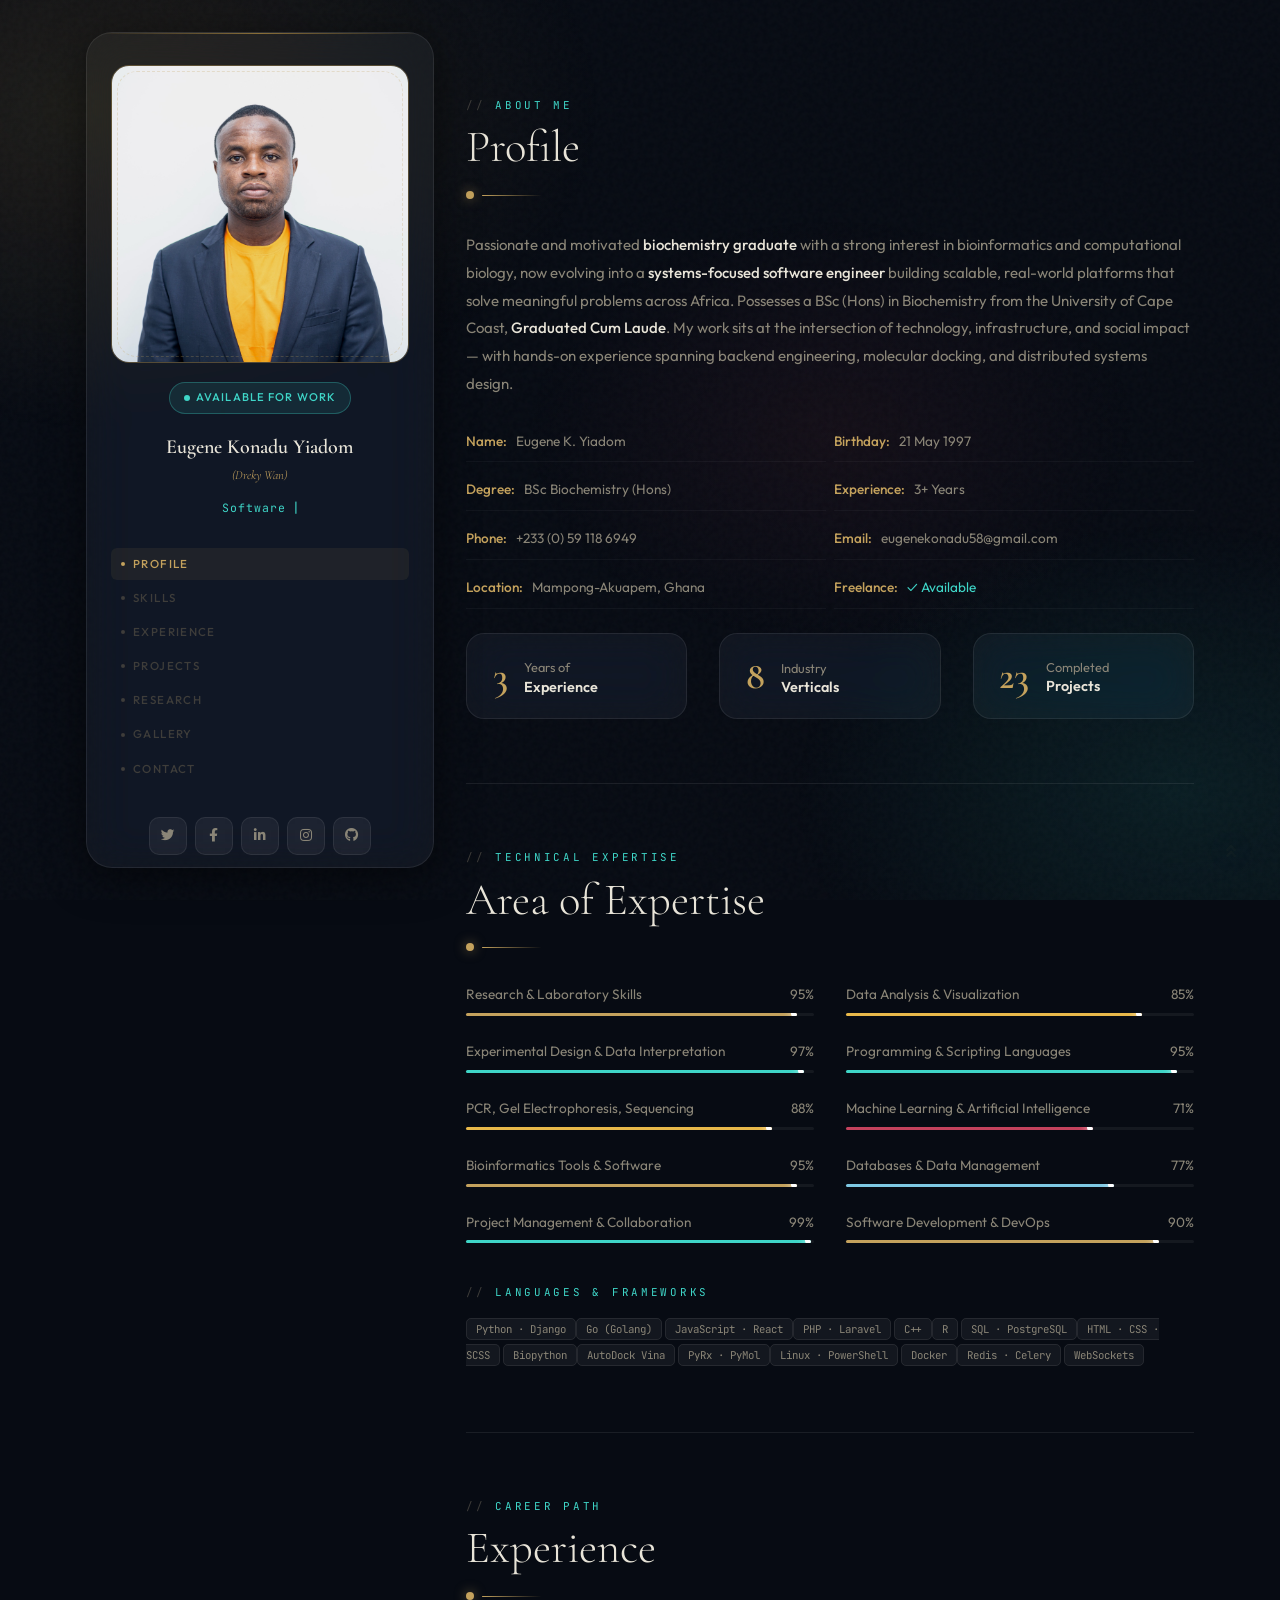
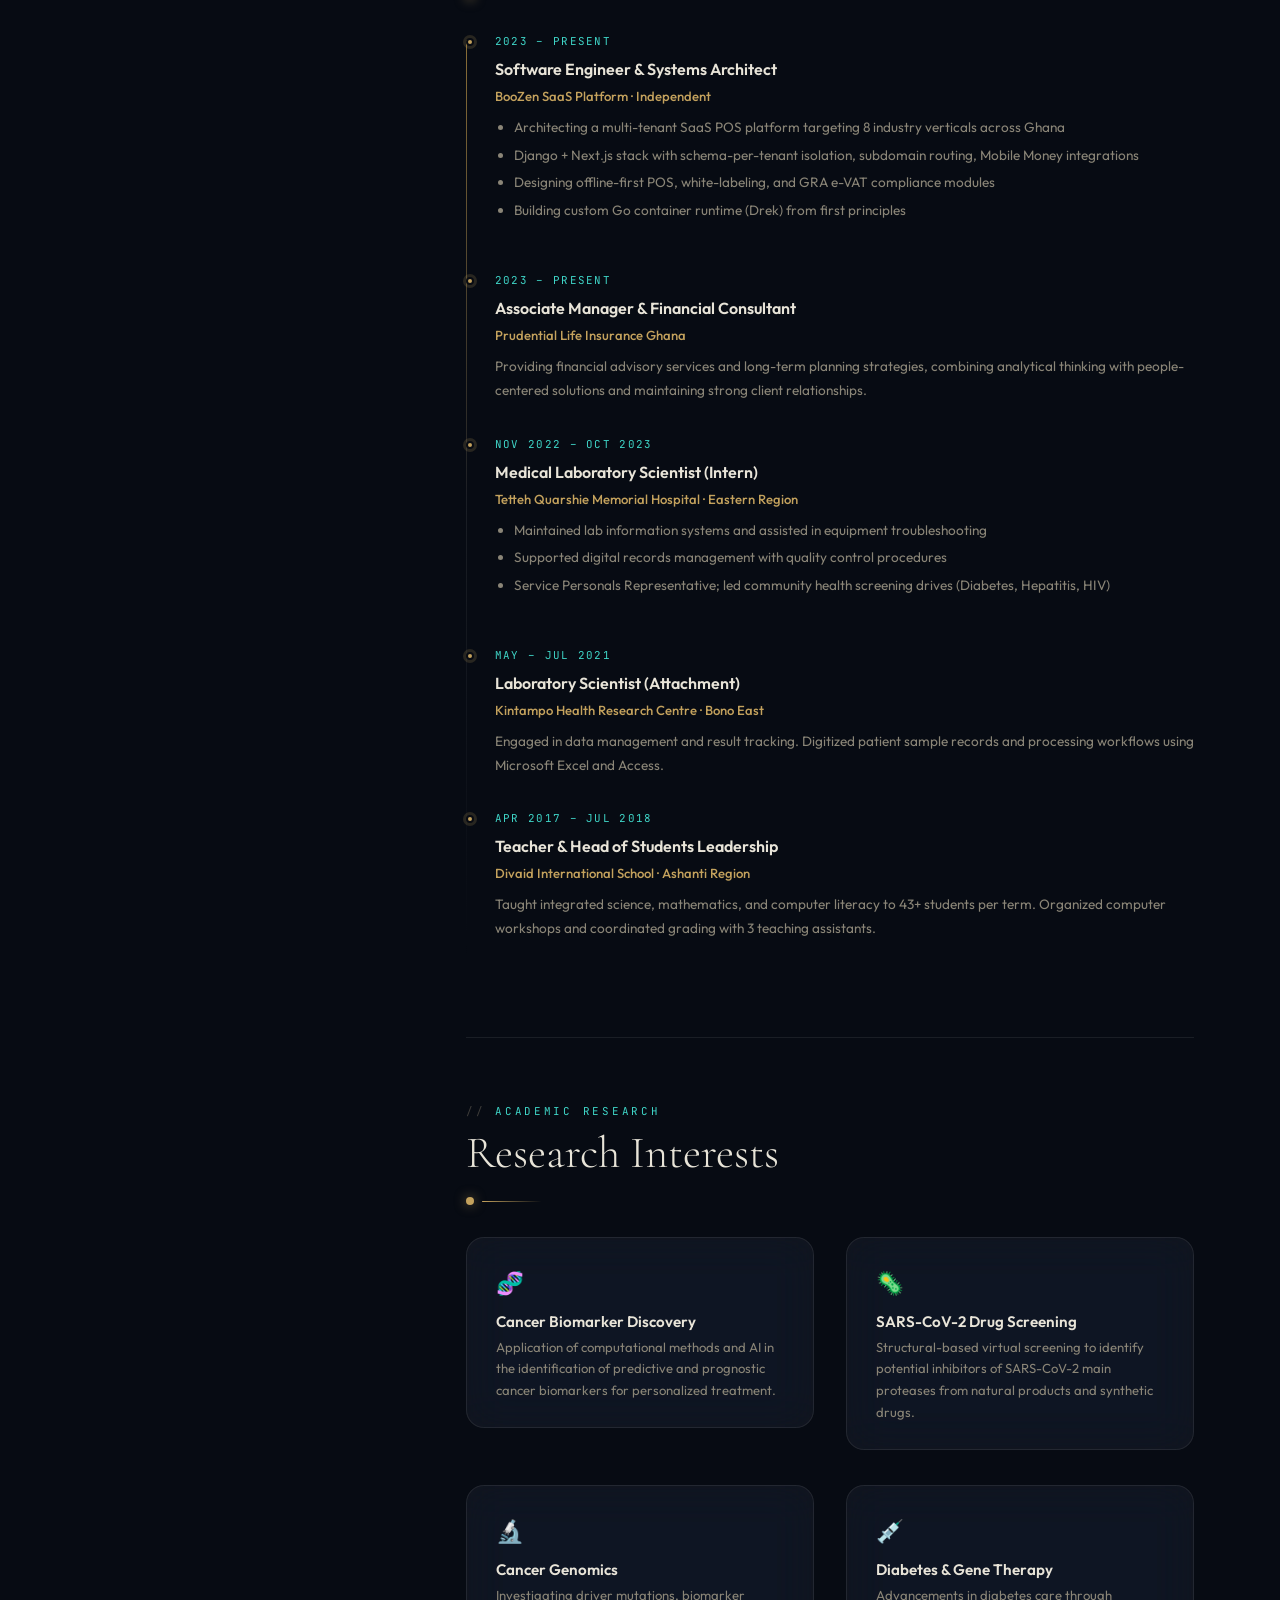
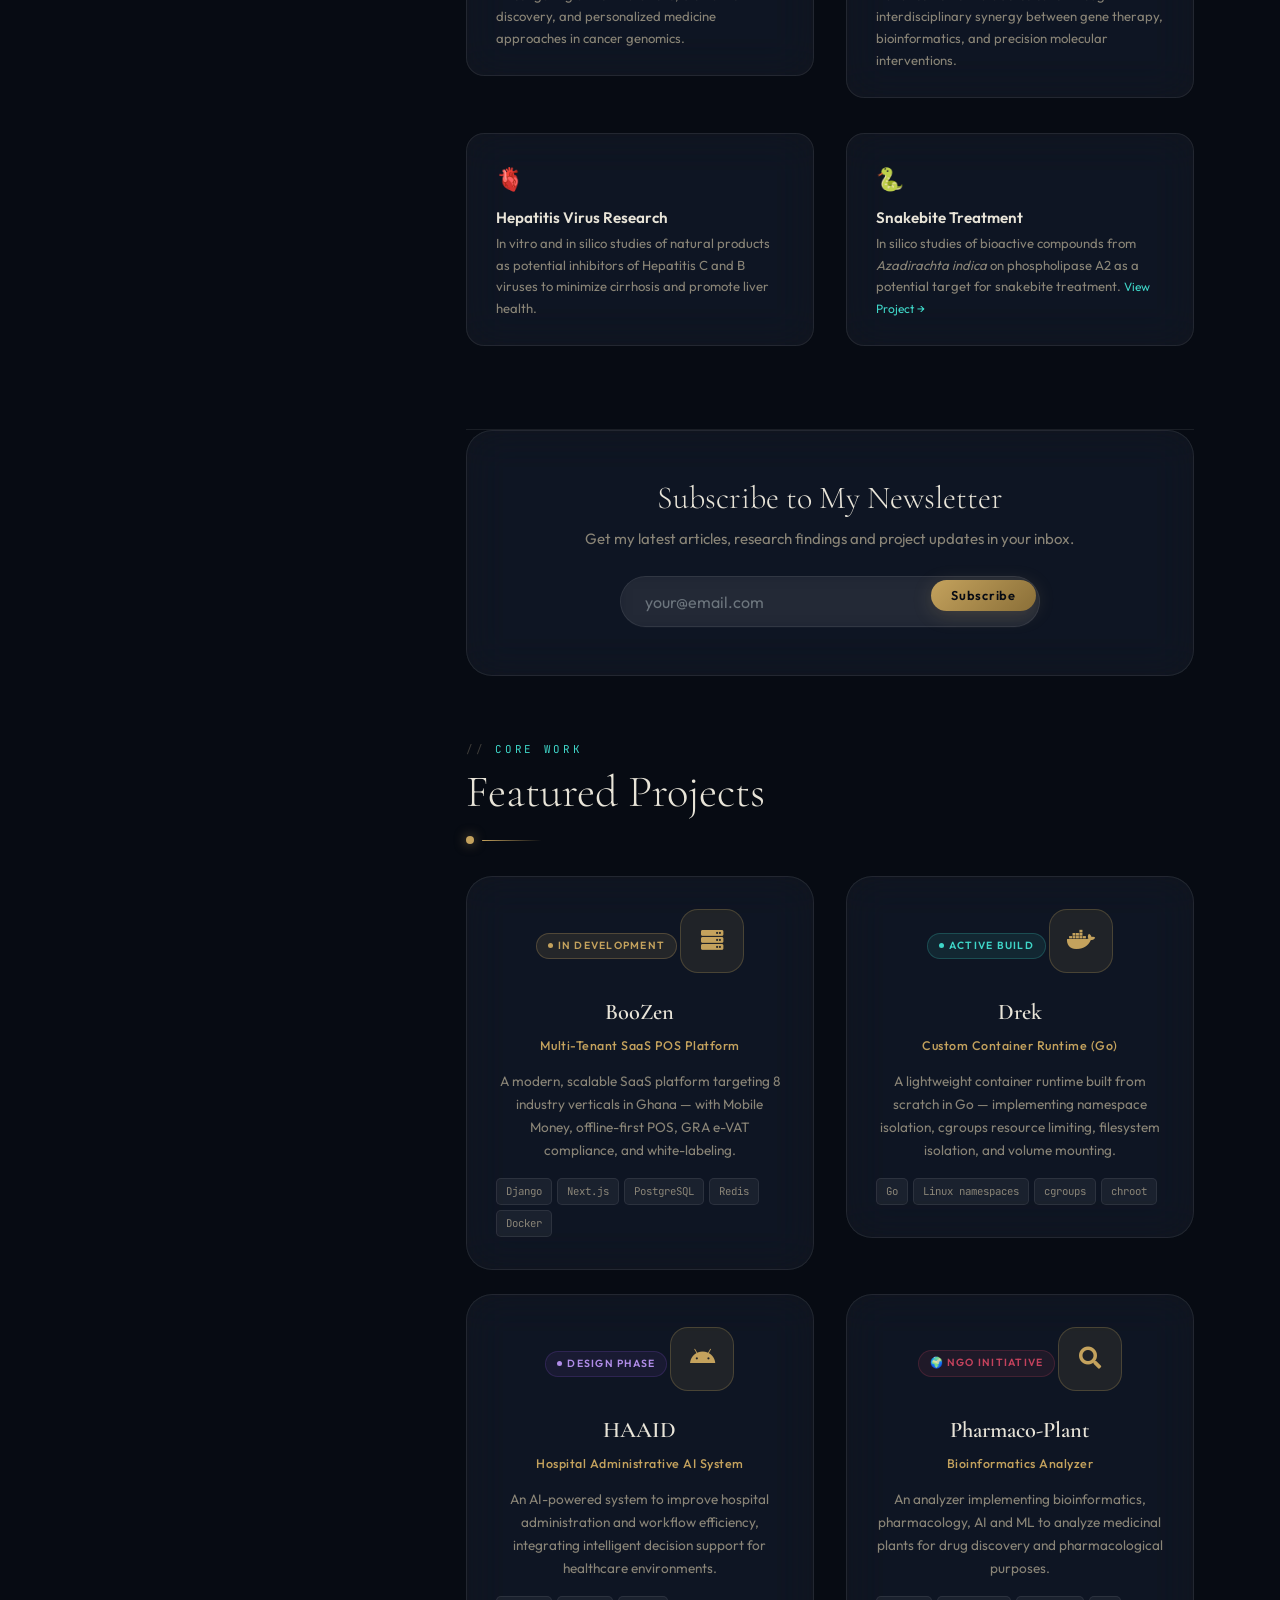
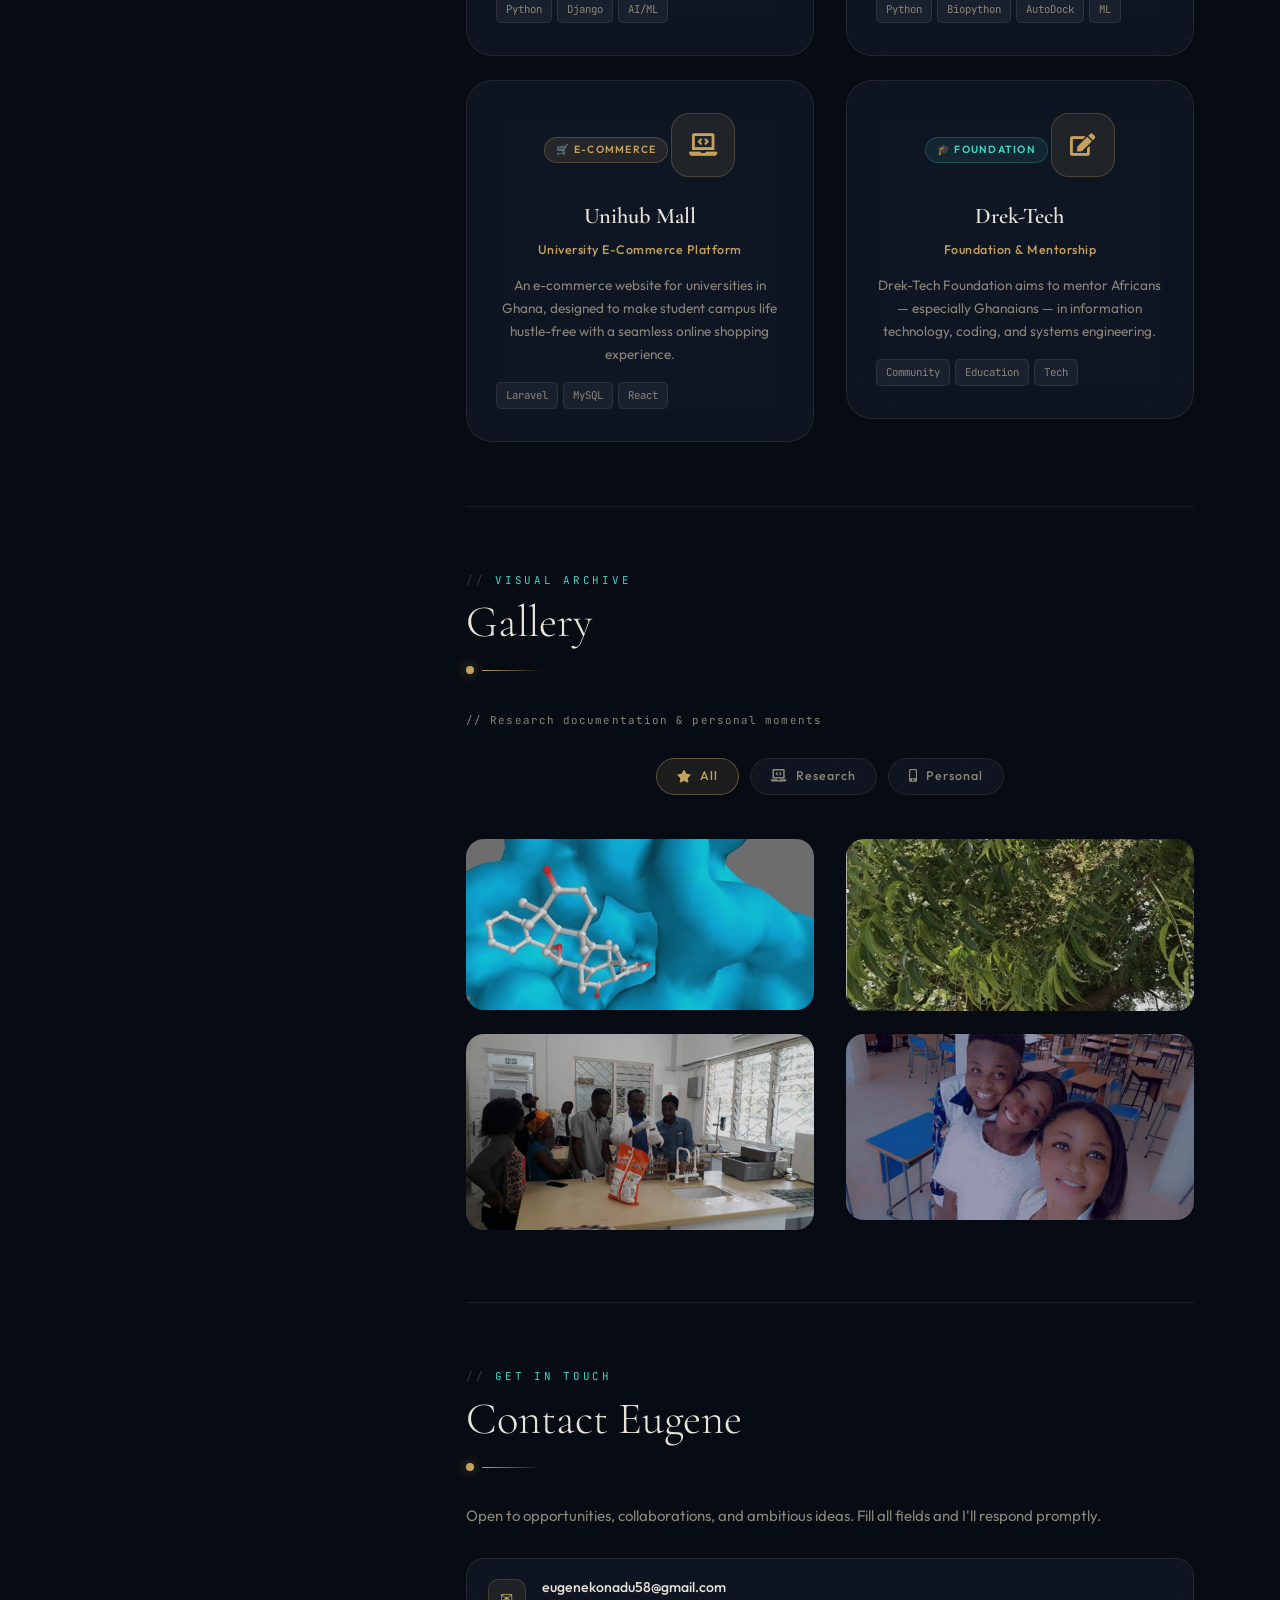
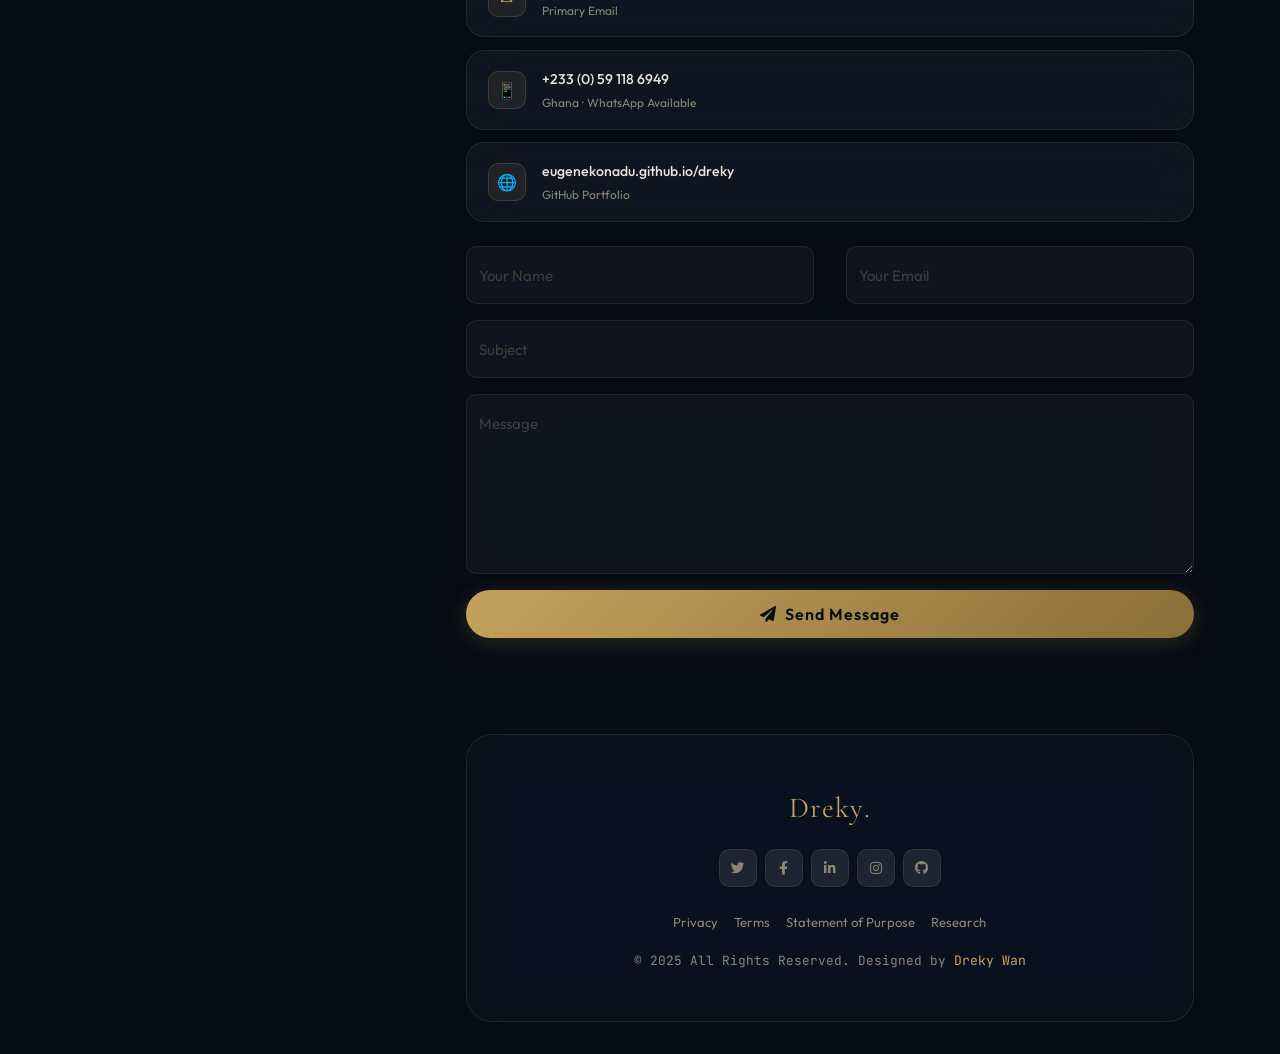
==== commit a13a6663: "Update print statement from 'Hello' to 'Goodbye'" ====
--- a/index.html
+++ b/index.html
@@ -219,7 +219,7 @@
           <!-- Profile image -->
           <div class="profile-img-wrap">
             <a href="eky.html">
-              <img src="img/dreky.jpg" alt="Eugene Konadu Yiadom — Dreky">
+              <img src="img/dreky_wan.jpeg" alt="Eugene Konadu Yiadom — Dreky">
             </a>
           </div>
 
--- a/css/style.css
+++ b/css/style.css
@@ -1,240 +1,745 @@
-/********** Template CSS **********/
+/* ═══════════════════════════════════════════════════════
+   DREKY PORTFOLIO — LUXURY GLASS-MORPHISM DESIGN SYSTEM
+   ═══════════════════════════════════════════════════════ */
+
+/* ─── DESIGN TOKENS ─────────────────────────────────── */
 :root {
-  --primary: #00b87b;
-  --secondary: #314355;
-  --light: #f2f2f2;
-  --dark: #2c3e50;
-}
-
+  --bg:          #070b13;
+  --bg2:         #0c1020;
+  --surface:     rgba(255,255,255,0.042);
+  --surface-h:   rgba(255,255,255,0.08);
+  --border:      rgba(255,255,255,0.08);
+  --border-h:    rgba(196,162,93,0.4);
+  --gold:        #c4a25d;
+  --gold-lt:     #e8c97a;
+  --gold-dk:     #8a6f38;
+  --teal:        #3fd6c8;
+  --teal-dk:     #1a8f86;
+  --crimson:     #c4425d;
+  --text:        #e8e4d8;
+  --text-muted:  #8a8577;
+  --text-faint:  #3e3d3a;
+  --font-display:'Cormorant Garamond', Georgia, serif;
+  --font-body:   'Outfit', system-ui, sans-serif;
+  --font-mono:   'JetBrains Mono', monospace;
+  --blur:        blur(20px) saturate(180%);
+  --r-sm:        10px;
+  --r-md:        18px;
+  --r-lg:        26px;
+  --shadow:      0 8px 40px rgba(0,0,0,0.5);
+  --shadow-gold: 0 0 40px rgba(196,162,93,0.15);
+  --transition:  all 0.3s cubic-bezier(0.4,0,0.2,1);
+
+  /* Bootstrap overrides */
+  --primary:    #c4a25d;
+  --secondary:  rgba(255,255,255,0.042);
+  --light:      rgba(255,255,255,0.08);
+  --dark:       #070b13;
+}
+
+/* ─── GOOGLE FONTS IMPORT ────────────────────────────── */
+@import url('https://fonts.googleapis.com/css2?family=Cormorant+Garamond:ital,wght@0,300;0,400;0,600;0,700;1,300;1,400&family=Outfit:wght@300;400;500;600&family=JetBrains+Mono:wght@300;400&display=swap');
+
+/* ─── GLOBAL RESET ───────────────────────────────────── */
+*, *::before, *::after { box-sizing: border-box; }
+html { scroll-behavior: smooth; }
+
+body {
+  font-family: var(--font-body) !important;
+  background: var(--bg) !important;
+  color: var(--text) !important;
+  font-size: 15px;
+  line-height: 1.75;
+  overflow-x: hidden;
+  min-height: 100vh;
+}
+
+/* Noise texture overlay */
+body::after {
+  content:''; position:fixed; inset:0; pointer-events:none; z-index:0;
+  background-image: url("data:image/svg+xml,%3Csvg viewBox='0 0 200 200' xmlns='http://www.w3.org/2000/svg'%3E%3Cfilter id='n'%3E%3CfeTurbulence type='fractalNoise' baseFrequency='0.9' numOctaves='4' stitchTiles='stitch'/%3E%3C/filter%3E%3Crect width='100%25' height='100%25' filter='url(%23n)' opacity='0.035'/%3E%3C/svg%3E");
+  opacity: 0.7;
+}
+
+/* Ambient orbs */
+body::before {
+  content:''; position:fixed; inset:0; pointer-events:none; z-index:0;
+  background:
+    radial-gradient(ellipse 60% 55% at 8% 12%, rgba(138,111,56,0.18) 0%, transparent 65%),
+    radial-gradient(ellipse 50% 50% at 92% 88%, rgba(26,143,134,0.14) 0%, transparent 60%),
+    radial-gradient(ellipse 40% 40% at 65% 48%, rgba(196,66,93,0.07) 0%, transparent 60%);
+}
+
+a { color: var(--gold); text-decoration:none; transition: var(--transition); }
+a:hover { color: var(--gold-lt); }
+img { max-width:100%; display:block; }
+::selection { background:rgba(196,162,93,0.22); color:var(--gold-lt); }
+::-webkit-scrollbar { width:4px; }
+::-webkit-scrollbar-track { background: var(--bg); }
+::-webkit-scrollbar-thumb { background: var(--gold-dk); border-radius:2px; }
+
+/* ─── BOOTSTRAP OVERRIDES ────────────────────────────── */
+.container { position:relative; z-index:1; }
+.row { --bs-gutter-x: 2rem; }
+
+.bg-secondary {
+  background: var(--surface) !important;
+  backdrop-filter: var(--blur);
+  -webkit-backdrop-filter: var(--blur);
+  border: 1px solid var(--border) !important;
+  border-radius: var(--r-md) !important;
+}
+.bg-primary { background: var(--gold) !important; }
+.text-primary { color: var(--gold) !important; }
+.text-light { color: var(--text) !important; }
+.text-white { color: var(--text) !important; }
+.border-top { border-top: 1px solid var(--border) !important; }
+.border-end { border-right: 1px solid var(--border) !important; }
+.shadow { box-shadow: var(--shadow) !important; }
+h1,h2,h3,h4,h5,h6 { color: var(--text); }
+
+/* ─── SPINNER ────────────────────────────────────────── */
 #spinner {
-  opacity: 0;
-  visibility: hidden;
+  opacity: 0; visibility: hidden;
   transition: opacity 0.5s ease-out, visibility 0s linear 0.5s;
   z-index: 99999;
-}
-
+  background: var(--bg) !important;
+}
 #spinner.show {
-  transition: opacity 0.5s ease-out, visibility 0s linear 0s;
-  visibility: visible;
-  opacity: 1;
-}
-
-.background-color-layer {
-  background-size: cover;
-  opacity: 0.15;
-  background-repeat: no-repeat;
+  transition: opacity 0.3s ease-out, visibility 0s linear 0s;
+  visibility: visible; opacity: 1;
+}
+.spinner-border { color: var(--gold) !important; }
+
+/* ─── BACK TO TOP ────────────────────────────────────── */
+.back-to-top {
+  position: fixed; display: none;
+  width: 42px; height: 42px;
+  right: 28px; bottom: 28px; z-index: 99;
+  background: var(--surface);
+  backdrop-filter: var(--blur);
+  -webkit-backdrop-filter: var(--blur);
+  border: 1px solid var(--border-h);
+  border-radius: 50%;
+  display: none;
+  align-items: center; justify-content: center;
+  color: var(--gold);
+  font-size: 1rem;
+  transition: var(--transition);
+  animation: floatBtn 2s ease-in-out infinite alternate;
+}
+.back-to-top:hover {
+  background: rgba(196,162,93,0.15);
+  color: var(--gold-lt);
+  transform: translateY(-4px);
+}
+@keyframes floatBtn {
+  from { transform:translateY(0); }
+  to   { transform:translateY(-6px); }
+}
+
+/* ─── SIDEBAR ────────────────────────────────────────── */
+.sticky-lg-top {
+  position: sticky !important;
+  top: 2rem;
+  height: calc(100vh - 4rem) !important;
+}
+.sticky-lg-top > div {
+  background: var(--surface) !important;
+  backdrop-filter: var(--blur) !important;
+  -webkit-backdrop-filter: var(--blur) !important;
+  border: 1px solid var(--border) !important;
+  border-radius: var(--r-lg) !important;
+  box-shadow: var(--shadow) !important;
+  padding: 2rem 1.5rem !important;
+  overflow-y: auto;
+  position: relative;
+}
+.sticky-lg-top > div::before {
+  content:''; position:absolute; top:0; left:0; right:0; height:1px;
+  background: linear-gradient(90deg, transparent, var(--gold-dk), transparent);
+  border-radius: var(--r-lg) var(--r-lg) 0 0;
+}
+
+/* Sidebar profile image */
+.sticky-lg-top img {
+  border-radius: var(--r-md) !important;
+  border: 1px solid var(--border-h) !important;
+  object-fit: cover;
+  aspect-ratio: 1;
+  transition: var(--transition);
+  filter: brightness(0.92) contrast(1.05);
+}
+.sticky-lg-top img:hover { filter: brightness(1) contrast(1.05); }
+
+/* Sidebar name */
+.sticky-lg-top h3 {
+  font-family: var(--font-display) !important;
+  font-size: 1.25rem !important;
+  font-weight: 600 !important;
+  color: var(--text) !important;
+  line-height: 1.3;
+  margin-bottom: 0.5rem !important;
+}
+.sticky-lg-top h3 a { color: var(--text) !important; }
+.sticky-lg-top h3 small {
+  font-size: 0.78rem;
+  color: var(--gold);
+  font-style: italic;
+  font-weight: 300;
+  font-family: var(--font-display);
+}
+.typed-text-output {
+  font-family: var(--font-mono) !important;
+  font-size: 0.72rem !important;
+  letter-spacing: 0.08em;
+  color: var(--teal) !important;
+}
+.typed-cursor { color: var(--teal) !important; font-size: 0.85rem !important; }
+
+/* Sidebar social buttons */
+.btn-square {
+  width: 38px !important; height: 38px !important;
+  padding: 0 !important;
+  display: inline-flex !important;
+  align-items: center !important; justify-content: center !important;
+  border-radius: var(--r-sm) !important;
+  background: var(--surface) !important;
+  backdrop-filter: var(--blur);
+  border: 1px solid var(--border) !important;
+  color: var(--text-muted) !important;
+  font-size: 0.85rem !important;
+  transition: var(--transition) !important;
+}
+.btn-square:hover {
+  background: rgba(196,162,93,0.14) !important;
+  border-color: var(--border-h) !important;
+  color: var(--gold) !important;
+  transform: translateY(-2px);
+}
+.btn-sm-square { width: 30px; height: 30px; }
+.btn-lg-square { width: 50px; height: 50px; }
+
+/* Sidebar bottom buttons */
+.sticky-lg-top .btn:not(.btn-square) {
+  background: transparent !important;
+  color: var(--text-muted) !important;
+  font-size: 0.78rem !important;
+  letter-spacing: 0.08em;
+  text-transform: uppercase;
+  font-weight: 500;
+  padding: 0.75rem 0.5rem !important;
+  transition: var(--transition) !important;
+}
+.sticky-lg-top .btn:not(.btn-square):hover {
+  color: var(--gold) !important;
+  background: rgba(196,162,93,0.06) !important;
+}
+
+/* ─── SECTION TITLES ─────────────────────────────────── */
+h1.title {
+  font-family: var(--font-display) !important;
+  font-size: clamp(1.8rem, 3.5vw, 2.8rem) !important;
+  font-weight: 300 !important;
+  color: var(--text) !important;
+  position: relative;
+  padding-bottom: 1.5rem !important;
+  margin-bottom: 2rem !important;
+}
+h1.title::before {
+  content: '';
   position: absolute;
-  z-index: -1;
-  top: 0;
-  width: 100%;
-  left: 0;
-  right: 0;
-  bottom: 30%;
-  box-shadow: inset 0 -40px 60px 10px #58a4b4;
-}
-
-.background-color-layer {
-  background-image: -webkit-linear-gradient(top, #58a4b4, #ff6975);
-  background-image: -o-linear-gradient(top, #58a4b4 0, #ff6975 100%);
-  background-image: linear-gradient(180deg, #58a4b4 0, #ff6975);
-  background-repeat: repeat-x;
-  filter: progid:DXImageTransform.Microsoft.gradient(startColorstr="#FF58A4B4",endColorstr="#FFFF6975",GradientType=0);
-}
-
-@media (max-width: 991.98px) {
-  .sticky-lg-top.vh-100 {
-    height: 100% !important;
-  }
-}
-
-.fw-semi-bold {
-  font-weight: 600;
-}
-
-.fw-medium {
+  width: 8px; height: 8px;
+  bottom: 0; left: 0;
+  border-radius: 50%;
+  background: var(--gold);
+  box-shadow: 0 0 12px rgba(196,162,93,0.6);
+}
+h1.title::after {
+  content: '';
+  position: absolute;
+  width: 60px; height: 1px;
+  bottom: 3px; left: 16px;
+  background: linear-gradient(to right, var(--gold), transparent);
+  border-radius: 1px;
+}
+
+.section-eyebrow {
+  font-family: var(--font-mono);
+  font-size: 0.7rem; letter-spacing: 0.22em;
+  text-transform: uppercase; color: var(--teal);
+  margin-bottom: 0.5rem; display: block;
+}
+.section-eyebrow::before { content:'// '; color: var(--text-faint); }
+
+/* ─── PROFILE SECTION ────────────────────────────────── */
+.profile-card {
+  background: var(--surface);
+  backdrop-filter: var(--blur); -webkit-backdrop-filter: var(--blur);
+  border: 1px solid var(--border);
+  border-radius: var(--r-lg);
+  padding: 2rem 2.5rem;
+  margin-bottom: 1.5rem;
+}
+.profile-bio { color: var(--text-muted); line-height: 1.85; margin-bottom: 1.5rem; }
+.profile-bio strong { color: var(--text); font-weight: 500; }
+
+.info-grid {
+  display: grid;
+  grid-template-columns: 1fr 1fr;
+  gap: 0.5rem;
+  margin-bottom: 1.5rem;
+}
+.info-item {
+  font-size: 0.85rem;
+  color: var(--text-muted);
+  padding: 0.5rem 0;
+  border-bottom: 1px solid rgba(255,255,255,0.04);
+}
+.info-item .label {
+  color: var(--gold);
   font-weight: 500;
-}
-
-.btn-square {
-  width: 40px;
-  height: 40px;
-}
-
-.btn-sm-square {
-  width: 30px;
-  height: 30px;
-}
-
-.btn-lg-square {
-  width: 50px;
-  height: 50px;
-}
-
-.btn-square,
-.btn-sm-square,
-.btn-lg-square {
-  padding: 0;
+  margin-right: 6px;
+  font-family: var(--font-body);
+}
+
+/* Stat counters */
+.stat-box {
   display: flex;
   align-items: center;
-  justify-content: center;
-}
-
+  gap: 1rem;
+  padding: 1.4rem 1.6rem;
+  background: var(--surface);
+  backdrop-filter: var(--blur); -webkit-backdrop-filter: var(--blur);
+  border: 1px solid var(--border);
+  border-radius: var(--r-md);
+  transition: var(--transition);
+}
+.stat-box:hover { border-color: var(--border-h); transform: translateY(-3px); box-shadow: var(--shadow-gold); }
+.stat-box h1 {
+  font-family: var(--font-display) !important;
+  font-size: 2.4rem !important;
+  font-weight: 600 !important;
+  color: var(--gold) !important;
+  line-height: 1;
+  flex-shrink: 0;
+  margin: 0 !important;
+}
+.stat-box p, .stat-box h5 {
+  margin: 0;
+  color: var(--text-muted);
+  font-size: 0.8rem;
+}
+.stat-box h5 { color: var(--text); font-size: 0.9rem; font-weight: 600; }
+
+/* Legacy Bootstrap bg-secondary p-4 stat blocks */
+.d-flex.bg-secondary.p-4 {
+  background: var(--surface) !important;
+  backdrop-filter: var(--blur) !important;
+  -webkit-backdrop-filter: var(--blur) !important;
+  border: 1px solid var(--border) !important;
+  border-radius: var(--r-md) !important;
+  padding: 1.4rem !important;
+  transition: var(--transition) !important;
+}
+.d-flex.bg-secondary.p-4:hover { border-color: var(--border-h) !important; transform: translateY(-3px); }
+
+/* ─── PROGRESS BARS / SKILLS ─────────────────────────── */
+.skill { margin-bottom: 1.5rem; }
+.skill p { font-size: 0.85rem; color: var(--text-muted); margin-bottom: 6px; }
+.progress {
+  height: 3px !important;
+  background: rgba(255,255,255,0.06) !important;
+  border-radius: 2px !important;
+  overflow: visible !important;
+}
+.progress-bar {
+  width: 0;
+  transition: width 2s cubic-bezier(0.4,0,0.2,1) !important;
+  border-radius: 2px !important;
+  position: relative;
+}
+.progress-bar::after {
+  content: '';
+  position: absolute;
+  right: -1px; top: -3px;
+  width: 7px; height: 7px;
+  border-radius: 50%;
+  background: currentColor;
+  box-shadow: 0 0 8px currentColor;
+}
+.progress-bar.bg-primary { background: var(--gold) !important; }
+.progress-bar.bg-success { background: var(--teal) !important; }
+.progress-bar.bg-warning { background: #e8b84a !important; }
+.progress-bar.bg-danger  { background: var(--crimson) !important; }
+.progress-bar.bg-info    { background: #7ec8e3 !important; }
+
+/* ─── EXPERIENCE / TESTIMONIAL ───────────────────────── */
+.exp-item {
+  padding: 1.8rem 2rem;
+  background: var(--surface);
+  backdrop-filter: var(--blur); -webkit-backdrop-filter: var(--blur);
+  border: 1px solid var(--border);
+  border-radius: var(--r-md);
+  margin-bottom: 1.2rem;
+  transition: var(--transition);
+  position: relative;
+}
+.exp-item::before {
+  content:''; position:absolute; left:-1px; top:1.8rem; bottom:1.8rem;
+  width:3px; border-radius:2px;
+  background: linear-gradient(to bottom, var(--gold), var(--teal-dk));
+}
+.exp-item:hover { border-color: var(--border-h); transform: translateX(4px); }
+.exp-date {
+  font-family: var(--font-mono);
+  font-size: 0.7rem; letter-spacing: 0.15em;
+  color: var(--teal); text-transform: uppercase;
+  margin-bottom: 4px;
+}
+.exp-role { font-size: 1rem; font-weight: 600; color: var(--text); }
+.exp-org  { font-size: 0.85rem; color: var(--gold); font-weight: 500; margin-bottom: 8px; }
+.exp-desc { font-size: 0.85rem; color: var(--text-muted); line-height: 1.7; }
+
+/* ─── RESEARCH INTEREST ──────────────────────────────── */
+.research-card {
+  padding: 1.6rem 1.8rem;
+  background: var(--surface);
+  backdrop-filter: var(--blur); -webkit-backdrop-filter: var(--blur);
+  border: 1px solid var(--border);
+  border-radius: var(--r-md);
+  transition: var(--transition);
+  margin-bottom: 1.2rem;
+}
+.research-card:hover { border-color: var(--border-h); transform: translateY(-3px); }
+.research-card .icon { font-size: 1.4rem; margin-bottom: 0.6rem; }
+.research-card h5 {
+  font-size: 0.95rem; font-weight: 600;
+  color: var(--text); margin-bottom: 6px;
+}
+.research-card p { font-size: 0.82rem; color: var(--text-muted); line-height: 1.65; margin:0; }
+
+/* Legacy research items from original */
+.fa-quote-right.text-primary { color: var(--gold) !important; font-size: 1.2rem !important; }
+.fs-5.text-primary { color: var(--gold) !important; }
+.bg-secondary.p-4.text-primary { color: var(--gold) !important; }
+
+/* ─── SERVICE / PROJECT CARDS ────────────────────────── */
+.service-item {
+  padding: 2rem 1.8rem;
+  background: var(--surface) !important;
+  backdrop-filter: var(--blur); -webkit-backdrop-filter: var(--blur);
+  border: 1px solid var(--border) !important;
+  border-radius: var(--r-lg) !important;
+  text-align: center;
+  transition: var(--transition) !important;
+  position: relative; overflow: hidden;
+}
+.service-item::before {
+  content:''; position:absolute; top:0; left:0; right:0; height:1px;
+  background: linear-gradient(90deg, transparent, var(--gold-dk), transparent);
+  opacity:0; transition: var(--transition);
+}
+.service-item:hover { border-color: var(--border-h) !important; transform: translateY(-6px) !important; box-shadow: var(--shadow-gold) !important; }
+.service-item:hover::before { opacity:1; }
+
+.service-item i {
+  width: 64px !important; height: 64px !important;
+  display: inline-flex !important;
+  align-items: center !important; justify-content: center !important;
+  background: rgba(196,162,93,0.1) !important;
+  color: var(--gold) !important;
+  border: 1px solid rgba(196,162,93,0.25) !important;
+  border-radius: var(--r-md) !important;
+  transition: var(--transition) !important;
+  font-size: 1.4rem !important;
+  margin-bottom: 1.2rem !important;
+}
+.service-item:hover i {
+  background: rgba(196,162,93,0.2) !important;
+  color: var(--gold-lt) !important;
+  transform: scale(1.08);
+}
+.service-item h5 {
+  font-family: var(--font-display);
+  font-size: 1.15rem;
+  font-weight: 600;
+  color: var(--text);
+  margin-bottom: 0.8rem;
+}
+.service-item p { font-size: 0.85rem; color: var(--text-muted); line-height: 1.7; margin:0; }
+
+/* ─── GALLERY / PORTFOLIO ────────────────────────────── */
+#portfolio-flters { padding: 0; margin-bottom: 2rem; }
+#portfolio-flters li {
+  display: inline-flex; align-items: center;
+  margin: 4px;
+  padding: 8px 20px;
+  background: var(--surface) !important;
+  backdrop-filter: var(--blur);
+  border: 1px solid var(--border) !important;
+  border-radius: 50px !important;
+  color: var(--text-muted) !important;
+  font-size: 0.78rem; font-weight: 500; letter-spacing: 0.08em;
+  cursor: pointer;
+  transition: var(--transition) !important;
+}
+#portfolio-flters li.active,
+#portfolio-flters li:hover {
+  background: rgba(196,162,93,0.12) !important;
+  border-color: var(--border-h) !important;
+  color: var(--gold) !important;
+}
+.portfolio-item {
+  border-radius: var(--r-md);
+  overflow: hidden;
+}
+.portfolio-item img {
+  border-radius: var(--r-md);
+  transition: transform 0.5s ease, filter 0.5s ease;
+  filter: brightness(0.85) saturate(0.9);
+}
+.portfolio-item:hover img { transform: scale(1.04); filter: brightness(1) saturate(1.1); }
+.portfolio-btn {
+  background: rgba(7,11,19,0.8) !important;
+  backdrop-filter: var(--blur);
+  border-radius: var(--r-md);
+  position: absolute;
+  width: 0; height: 0;
+  top: 50%; left: 50%;
+  opacity: 0;
+  transition: var(--transition) !important;
+  display: flex; align-items: center; justify-content: center;
+}
+.portfolio-item:hover .portfolio-btn {
+  opacity: 1 !important;
+  width: calc(100% - 32px) !important;
+  height: calc(100% - 32px) !important;
+  top: 16px !important; left: 16px !important;
+}
+.portfolio-btn i { font-size: 2.5rem !important; color: var(--gold) !important; }
+.portfolio-item:hover i { opacity: 1 !important; }
+
+/* ─── SUBSCRIBE SECTION ──────────────────────────────── */
+.bg-secondary.text-center.p-5 {
+  background: var(--surface) !important;
+  backdrop-filter: var(--blur); -webkit-backdrop-filter: var(--blur);
+  border: 1px solid var(--border) !important;
+  border-radius: var(--r-lg) !important;
+  padding: 3rem 2.5rem !important;
+}
+.bg-secondary.text-center.p-5 h1 {
+  font-family: var(--font-display) !important;
+  font-weight: 300 !important;
+  font-size: 2rem !important;
+  color: var(--text) !important;
+  margin-bottom: 0.5rem !important;
+}
+.bg-secondary.text-center.p-5 p { color: var(--text-muted) !important; }
+
+/* ─── CONTACT FORM ───────────────────────────────────── */
+.form-floating input,
+.form-floating textarea,
+.form-control {
+  background: rgba(255,255,255,0.04) !important;
+  backdrop-filter: blur(8px);
+  border: 1px solid var(--border) !important;
+  border-radius: var(--r-sm) !important;
+  color: var(--text) !important;
+  font-family: var(--font-body) !important;
+  transition: var(--transition) !important;
+}
+.form-floating input:focus,
+.form-floating textarea:focus,
+.form-control:focus {
+  border-color: var(--gold) !important;
+  box-shadow: 0 0 0 3px rgba(196,162,93,0.12) !important;
+  outline: none;
+  background: rgba(255,255,255,0.06) !important;
+}
+.form-floating label { color: var(--text-faint) !important; }
+.form-floating input::placeholder,
+.form-floating textarea::placeholder { color: var(--text-faint); }
+
+/* ─── BUTTONS ────────────────────────────────────────── */
+.btn { font-family: var(--font-body); transition: var(--transition) !important; }
 .btn.btn-primary {
-  color: #ffffff;
-}
-
-.typed-cursor {
-  font-size: 25px;
-  color: var(--light);
-}
-
-.back-to-top {
-  position: fixed;
-  display: none;
-  width: 30px;
-  height: 30px;
-  text-align: center;
-  line-height: 1;
-  font-size: 30px;
-  right: 30px;
-  bottom: 30px;
-  transition: background 0.5s;
-  z-index: 11;
-}
-
-.back-to-top i {
-  color: var(--primary);
-}
-
-.back-to-top i:hover {
-  color: var(--dark);
-}
-
-.back-to-top {
-  -webkit-animation: action 1s infinite alternate;
-  animation: action 1s infinite alternate;
-}
-
-@-webkit-keyframes action {
-  0% {
-    transform: translateY(0);
-  }
-
-  100% {
-    transform: translateY(-15px);
-  }
-}
-
-@keyframes action {
-  0% {
-    transform: translateY(0);
-  }
-
-  100% {
-    transform: translateY(-15px);
-  }
-}
-
-.title {
-  position: relative;
-}
-
-.title::before {
-  position: absolute;
-  content: "";
-  width: 10px;
-  height: 10px;
-  bottom: -4px;
-  left: 0;
-  border: 2px solid var(--light);
-  border-radius: 10px;
-}
-
-.title::after {
-  position: absolute;
-  content: "";
-  width: 50px;
-  height: 2px;
-  bottom: 0;
-  left: 15px;
-  border-radius: 2px;
-  background: var(--light);
-}
-
-.progress {
-  height: 5px;
-}
-
-.progress .progress-bar {
-  width: 0px;
-  transition: 2s;
-}
-
-.service-item {
-  padding: 30px;
-  text-align: center;
-  background: var(--secondary);
-}
-
-.service-item i {
-  width: 75px;
-  height: 75px;
-  display: flex;
-  align-items: center;
-  justify-content: center;
-  background: var(--light);
-  color: var(--primary);
-  transition: 0.5s;
-}
-
-.service-item:hover i {
-  background: var(--primary);
-  color: var(--light);
-}
-
-.portfolio-item .portfolio-btn {
-  position: absolute;
-  width: 0;
-  height: 0;
-  top: 50%;
-  left: 50%;
-  font-size: 90px;
-  background: rgba(44, 62, 80, 0.9);
+  background: linear-gradient(135deg, var(--gold), var(--gold-dk)) !important;
+  border: none !important;
+  color: var(--bg) !important;
+  font-weight: 600 !important;
+  letter-spacing: 0.06em;
+  border-radius: 50px !important;
+  padding: 0.75rem 2rem !important;
+  box-shadow: 0 4px 20px rgba(196,162,93,0.2);
+}
+.btn.btn-primary:hover {
+  transform: translateY(-2px);
+  box-shadow: 0 8px 30px rgba(196,162,93,0.35) !important;
+}
+.btn-outline-success {
+  border-color: var(--teal) !important;
+  color: var(--teal) !important;
+  border-radius: 50px !important;
+}
+.btn-outline-success:hover {
+  background: rgba(63,214,200,0.12) !important;
+  color: var(--teal) !important;
+}
+.btn-outline-success a { color: inherit; }
+.btn-dark {
+  background: rgba(255,255,255,0.08) !important;
+  border: 1px solid var(--border) !important;
+  border-radius: var(--r-sm) !important;
+  color: var(--text-muted) !important;
+}
+.btn-dark:hover {
+  background: rgba(196,162,93,0.14) !important;
+  border-color: var(--border-h) !important;
+  color: var(--gold) !important;
+}
+#email-input {
+  background: rgba(255,255,255,0.05) !important;
+  border: 1px solid var(--border) !important;
+  border-radius: 50px !important;
+  color: var(--text) !important;
+  padding: 0.8rem 1.5rem !important;
+}
+
+/* ─── FOOTER SECTION ─────────────────────────────────── */
+.bg-secondary.text-light.text-center.p-5 {
+  background: rgba(255,255,255,0.025) !important;
+  backdrop-filter: var(--blur);
+  border: 1px solid var(--border) !important;
+  border-radius: var(--r-lg) !important;
+  padding: 3rem 2.5rem !important;
+  margin-top: 2rem;
+}
+.bg-secondary.text-light.text-center.p-5 a {
+  color: var(--text-muted);
+  font-size: 0.82rem;
+  transition: var(--transition);
+}
+.bg-secondary.text-light.text-center.p-5 a:hover { color: var(--gold); }
+.bg-secondary.text-light.text-center.p-5 p {
+  color: var(--text-faint);
+  font-size: 0.8rem;
+  font-family: var(--font-mono);
+}
+.bg-secondary.text-light.text-center.p-5 p a { color: var(--gold); }
+
+/* ─── TESTIMONIAL CAROUSEL ───────────────────────────── */
+.testimonial-carousel .owl-dots { margin-top: 1.5rem; text-align: center; }
+.testimonial-carousel .owl-dot {
+  display: inline-block; margin: 0 4px;
+  width: 8px; height: 8px;
+  background: var(--border); border-radius: 50%;
+  transition: var(--transition);
+}
+.testimonial-carousel .owl-dot.active { background: var(--gold); transform: scale(1.3); }
+
+/* ─── EKY PAGE SPECIFIC ──────────────────────────────── */
+.bg-secondary.text-center.p-5 h2 {
+  font-family: var(--font-display) !important;
+  font-size: 1.8rem !important; font-weight: 300 !important;
+}
+.bg-secondary.text-center.p-5 h4 { color: var(--gold) !important; }
+.bg-secondary.text-center.p-5 h6 { color: var(--text-muted) !important; }
+.bg-secondary.px-5.pb-4 {
+  background: var(--surface) !important;
+  backdrop-filter: var(--blur) !important;
+  border: 1px solid var(--border) !important;
+  border-radius: 0 0 var(--r-lg) var(--r-lg) !important;
+  padding: 2rem 2.5rem 2rem !important;
+  border-top: none !important;
+}
+.bg-secondary.border-start {
+  background: var(--surface) !important;
+  backdrop-filter: var(--blur) !important;
+  border: 1px solid var(--border) !important;
+  border-left: 3px solid var(--gold) !important;
+  border-radius: var(--r-md) !important;
+  padding: 2rem 2.5rem !important;
+}
+.bi-arrow-right.text-light { color: var(--gold) !important; }
+.position-relative h5 { color: var(--text) !important; font-weight: 600; }
+.position-relative p  { color: var(--text-muted) !important; font-size: 0.9rem; line-height: 1.8; }
+
+/* ─── IN SILICO PAGE ─────────────────────────────────── */
+.bg-secondary.text-center.p-5 h1 {
+  font-family: var(--font-display) !important;
+  font-size: clamp(1.4rem,3vw,2rem) !important;
+  font-weight: 300 !important;
+}
+.bg-secondary.text-center.p-5 h3 { color: var(--gold) !important; }
+.bg-secondary.text-center.p-5 h5 { color: var(--text-muted) !important; }
+.bg-secondary.text-center.p-5 h6 { color: var(--text-faint) !important; }
+
+/* ─── LIGHTBOX OVERRIDE ──────────────────────────────── */
+.lb-overlay { background: rgba(7,11,19,0.95) !important; }
+.lb-container { border-radius: var(--r-md); overflow: hidden; }
+
+/* ─── WOW ANIMATIONS ─────────────────────────────────── */
+.wow { visibility: hidden; }
+.wow.animated { visibility: visible; }
+
+/* ─── SECTION PADDING ────────────────────────────────── */
+section.py-5 { padding: 4rem 0 !important; }
+section.border-bottom { border-bottom: 1px solid var(--border) !important; }
+
+/* ─── TYPOGRAPHY HIERARCHY ───────────────────────────── */
+p { color: var(--text-muted); }
+b, strong { color: var(--text); font-weight: 600; }
+i:not(.fa):not(.fab):not(.fas):not(.bi) {
+  font-family: var(--font-display);
+  font-style: italic;
+  color: var(--gold);
+}
+small { color: var(--text-faint); }
+
+/* ─── RESPONSIVE ─────────────────────────────────────── */
+@media (max-width: 991.98px) {
+  .sticky-lg-top { position: relative !important; top: 0 !important; height: auto !important; }
+  .sticky-lg-top > div { margin-bottom: 2rem; }
+  .info-grid { grid-template-columns: 1fr 1fr; }
+}
+@media (max-width: 600px) {
+  .info-grid { grid-template-columns: 1fr; }
+  section.py-5 { padding: 2.5rem 0 !important; }
+  .bg-secondary.px-5.pb-4 { padding: 1.5rem !important; }
+  .bg-secondary.border-start { padding: 1.5rem !important; }
+}
+
+/* ─── CUSTOM UTILITY CLASSES ─────────────────────────── */
+.fw-medium { font-weight: 500; }
+.fw-semi-bold { font-weight: 600; }
+.text-justify { text-align: justify; }
+
+/* Section reveal animation */
+.reveal {
   opacity: 0;
-  transition: 0.5s;
-}
-
-.portfolio-item:hover .portfolio-btn {
-  opacity: 1;
-  width: calc(100% - 60px);
-  height: calc(100% - 60px);
-  top: 30px;
-  left: 30px;
-}
-
-.portfolio-item i {
-  opacity: 0;
-  transition: 0.3s;
-  transition-delay: 0.3s;
-}
-
-.portfolio-item:hover i {
-  opacity: 1;
-}
-
-.testimonial-carousel .owl-dots {
-  margin-top: 25px;
-  text-align: center;
-}
-
-.testimonial-carousel .owl-dot {
+  transform: translateY(24px);
+  transition: opacity 0.7s ease, transform 0.7s ease;
+}
+.reveal.visible { opacity: 1; transform: translateY(0); }
+
+/* Gold accent line */
+.gold-line {
+  width: 48px; height: 1px;
+  background: linear-gradient(to right, var(--gold), transparent);
+  margin: 1rem 0 2rem;
+}
+
+/* Chip tags */
+.tag-chip {
   display: inline-block;
-  margin: 0 5px;
-  width: 15px;
-  height: 15px;
-  background: var(--light);
-}
-
-.testimonial-carousel .owl-dot.active {
-  background: var(--primary);
-}
+  padding: 3px 10px;
+  background: rgba(196,162,93,0.1);
+  border: 1px solid rgba(196,162,93,0.2);
+  border-radius: 50px;
+  color: var(--gold);
+  font-size: 0.7rem;
+  letter-spacing: 0.08em;
+  font-family: var(--font-mono);
+  margin: 2px;
+}
